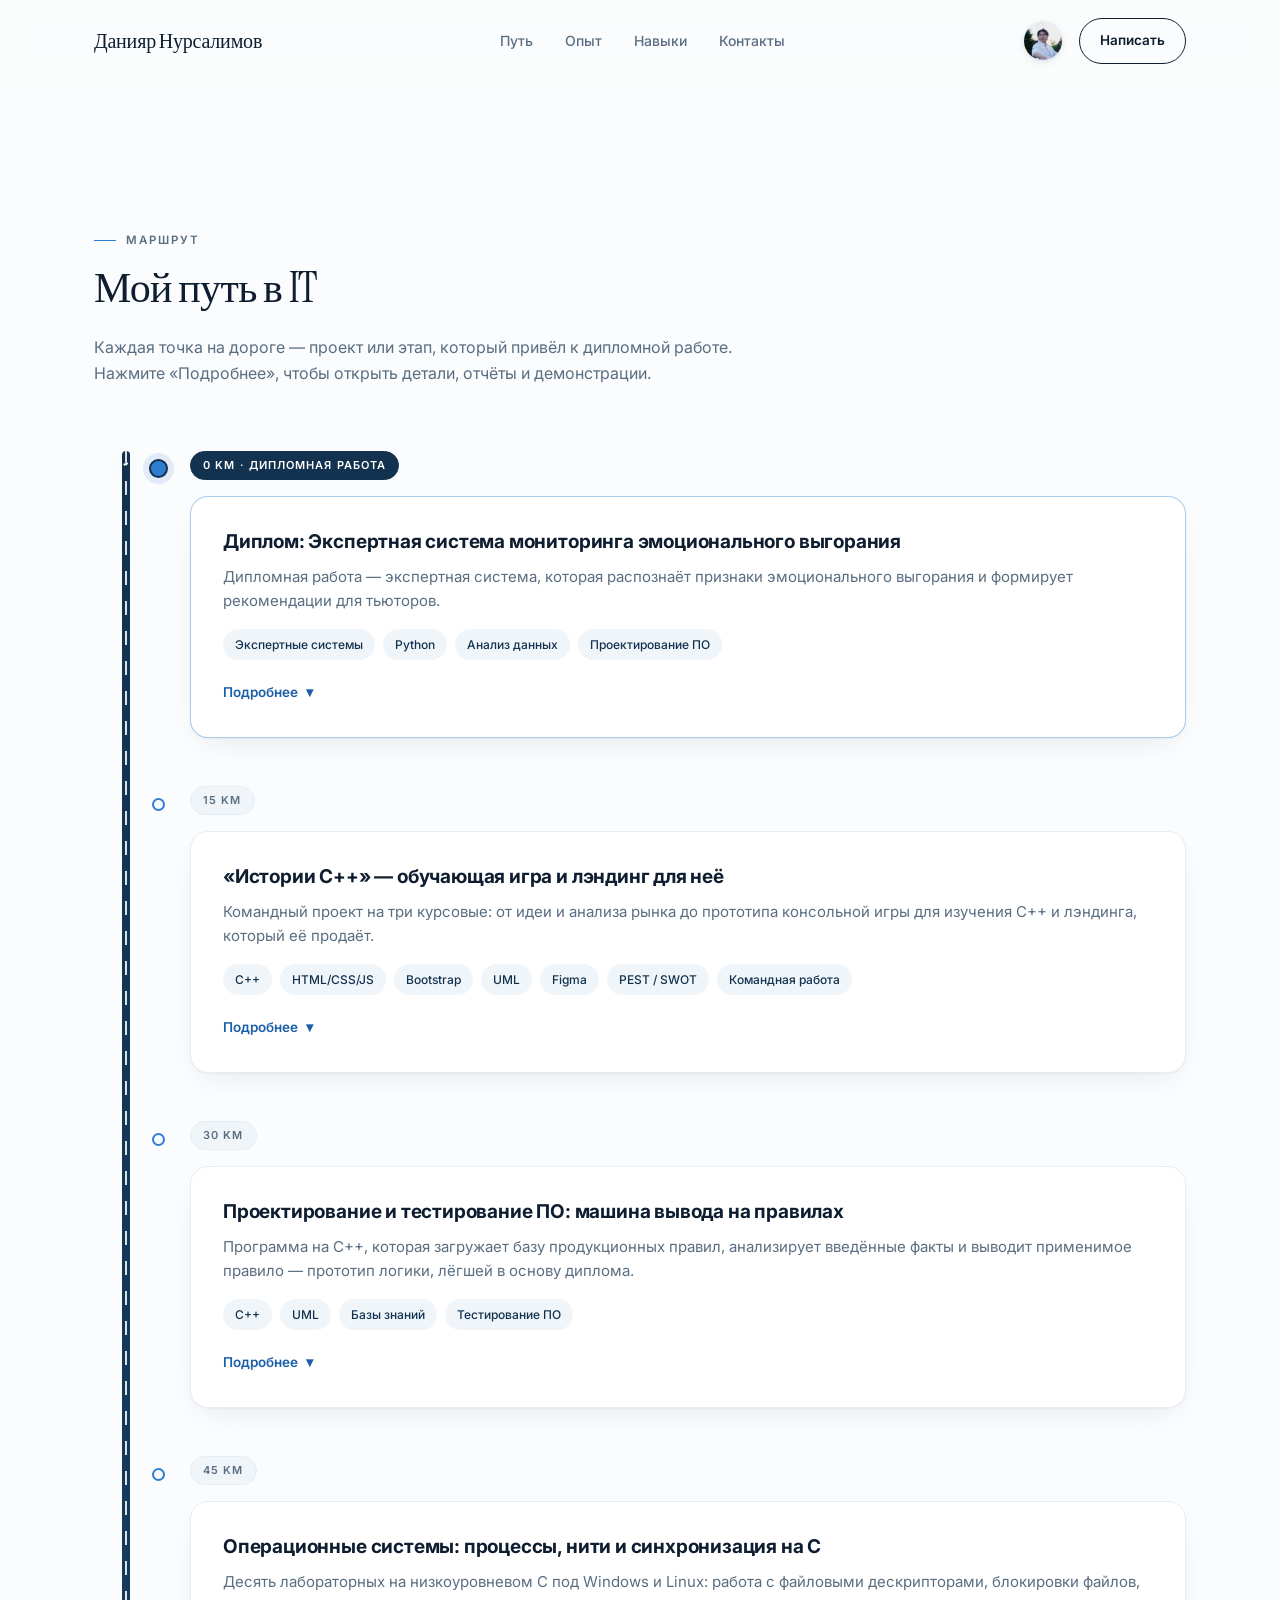
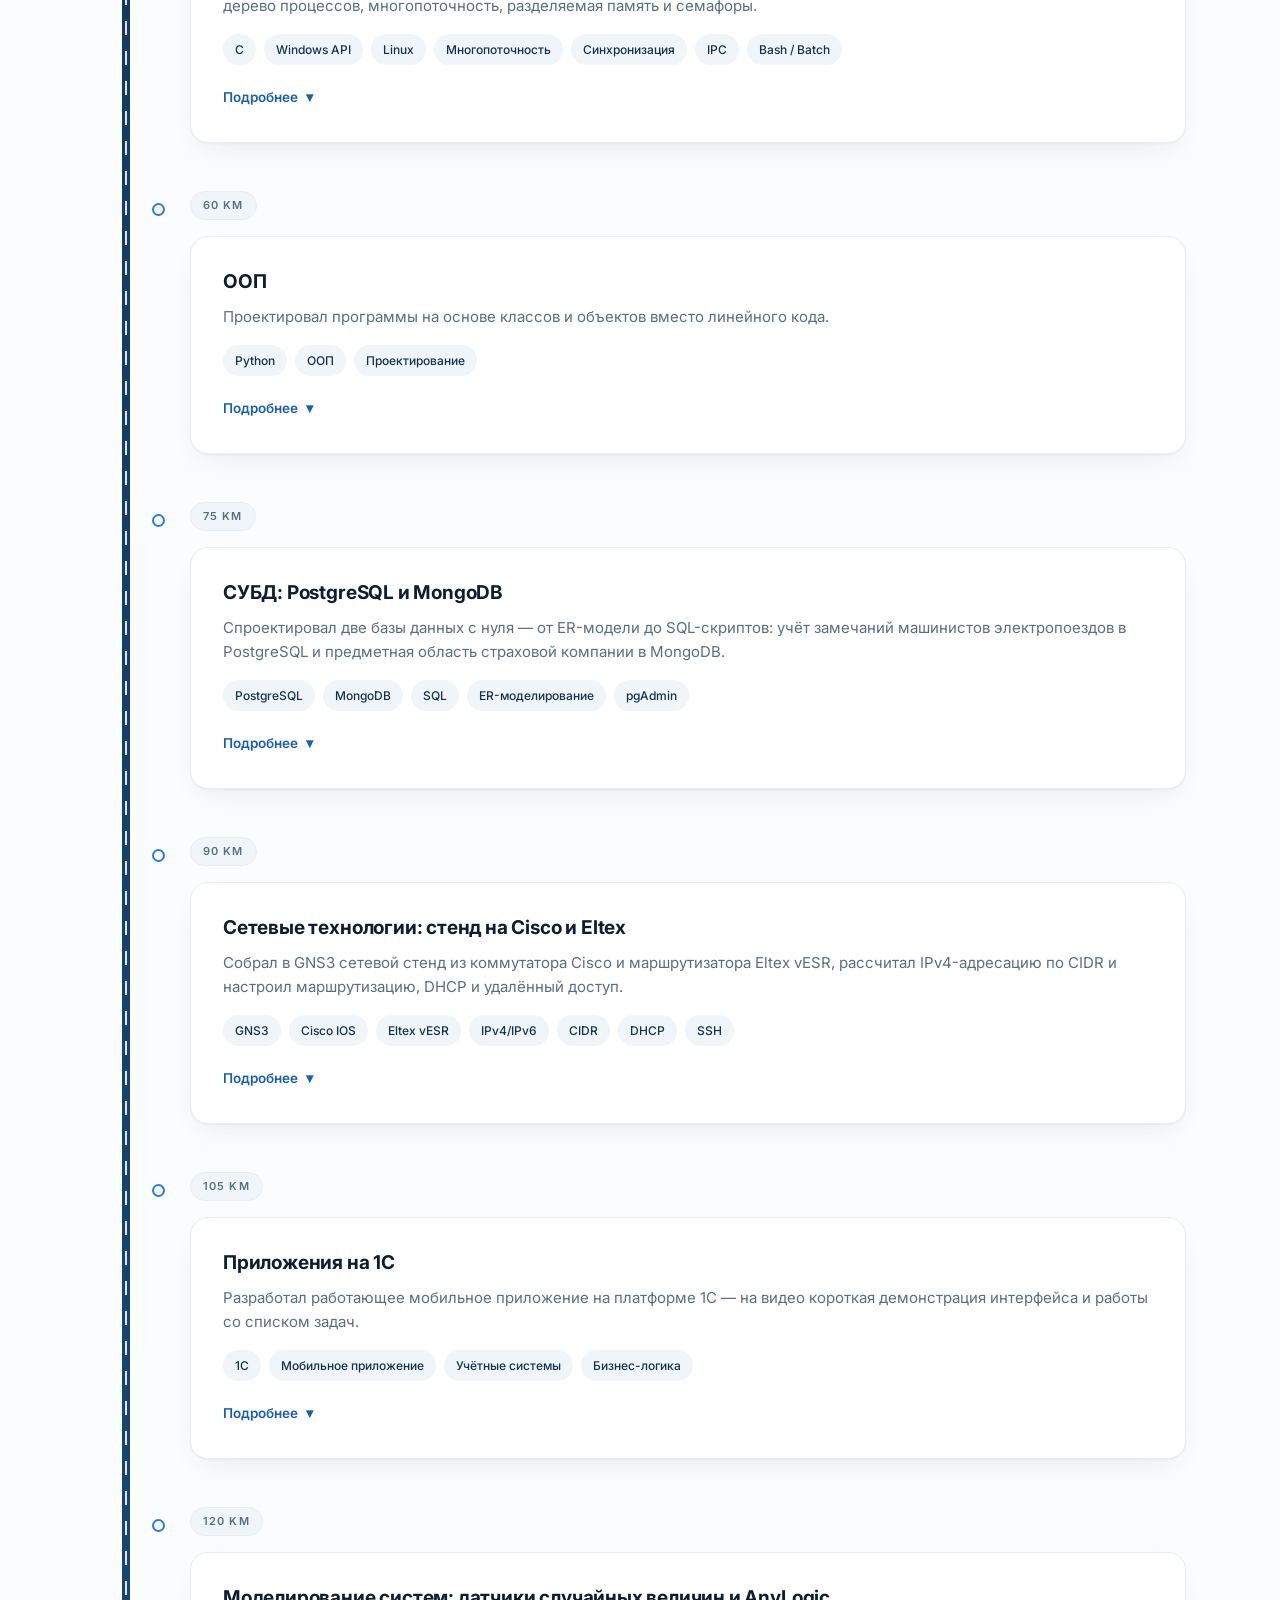
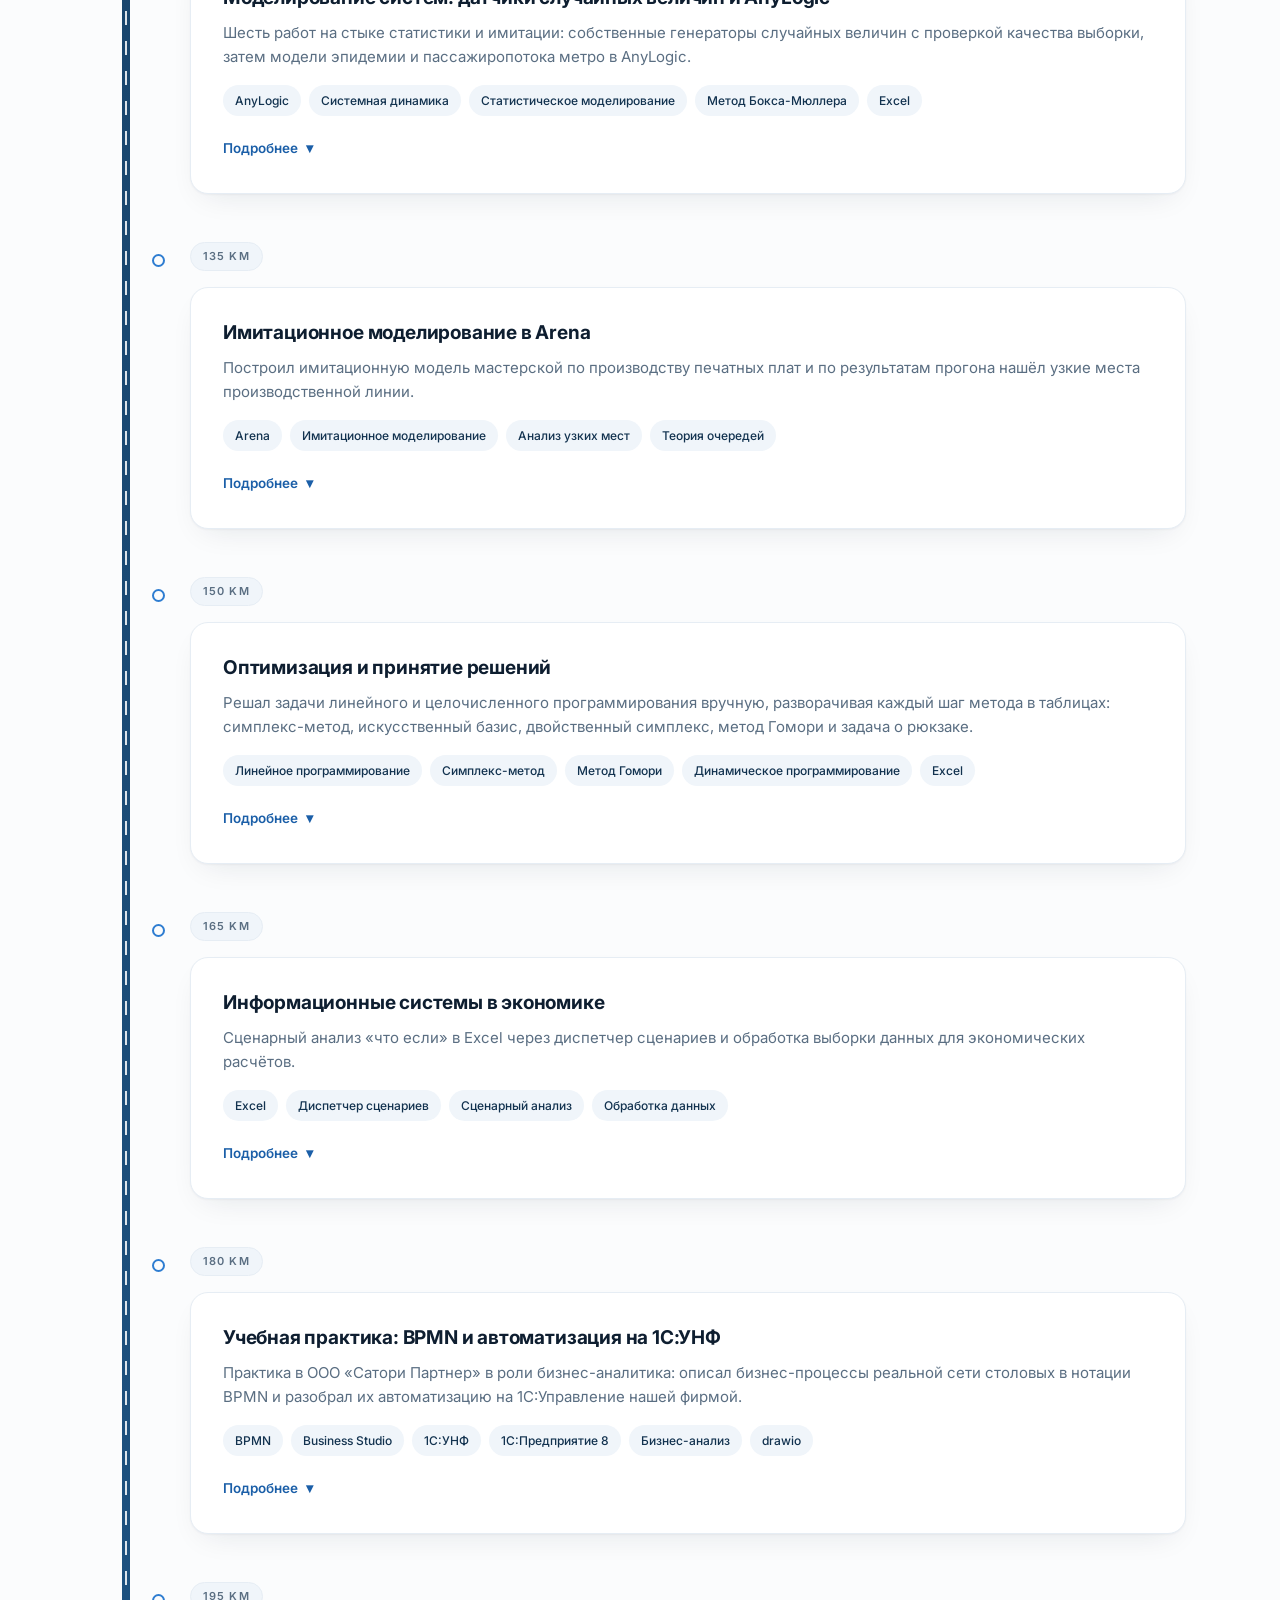
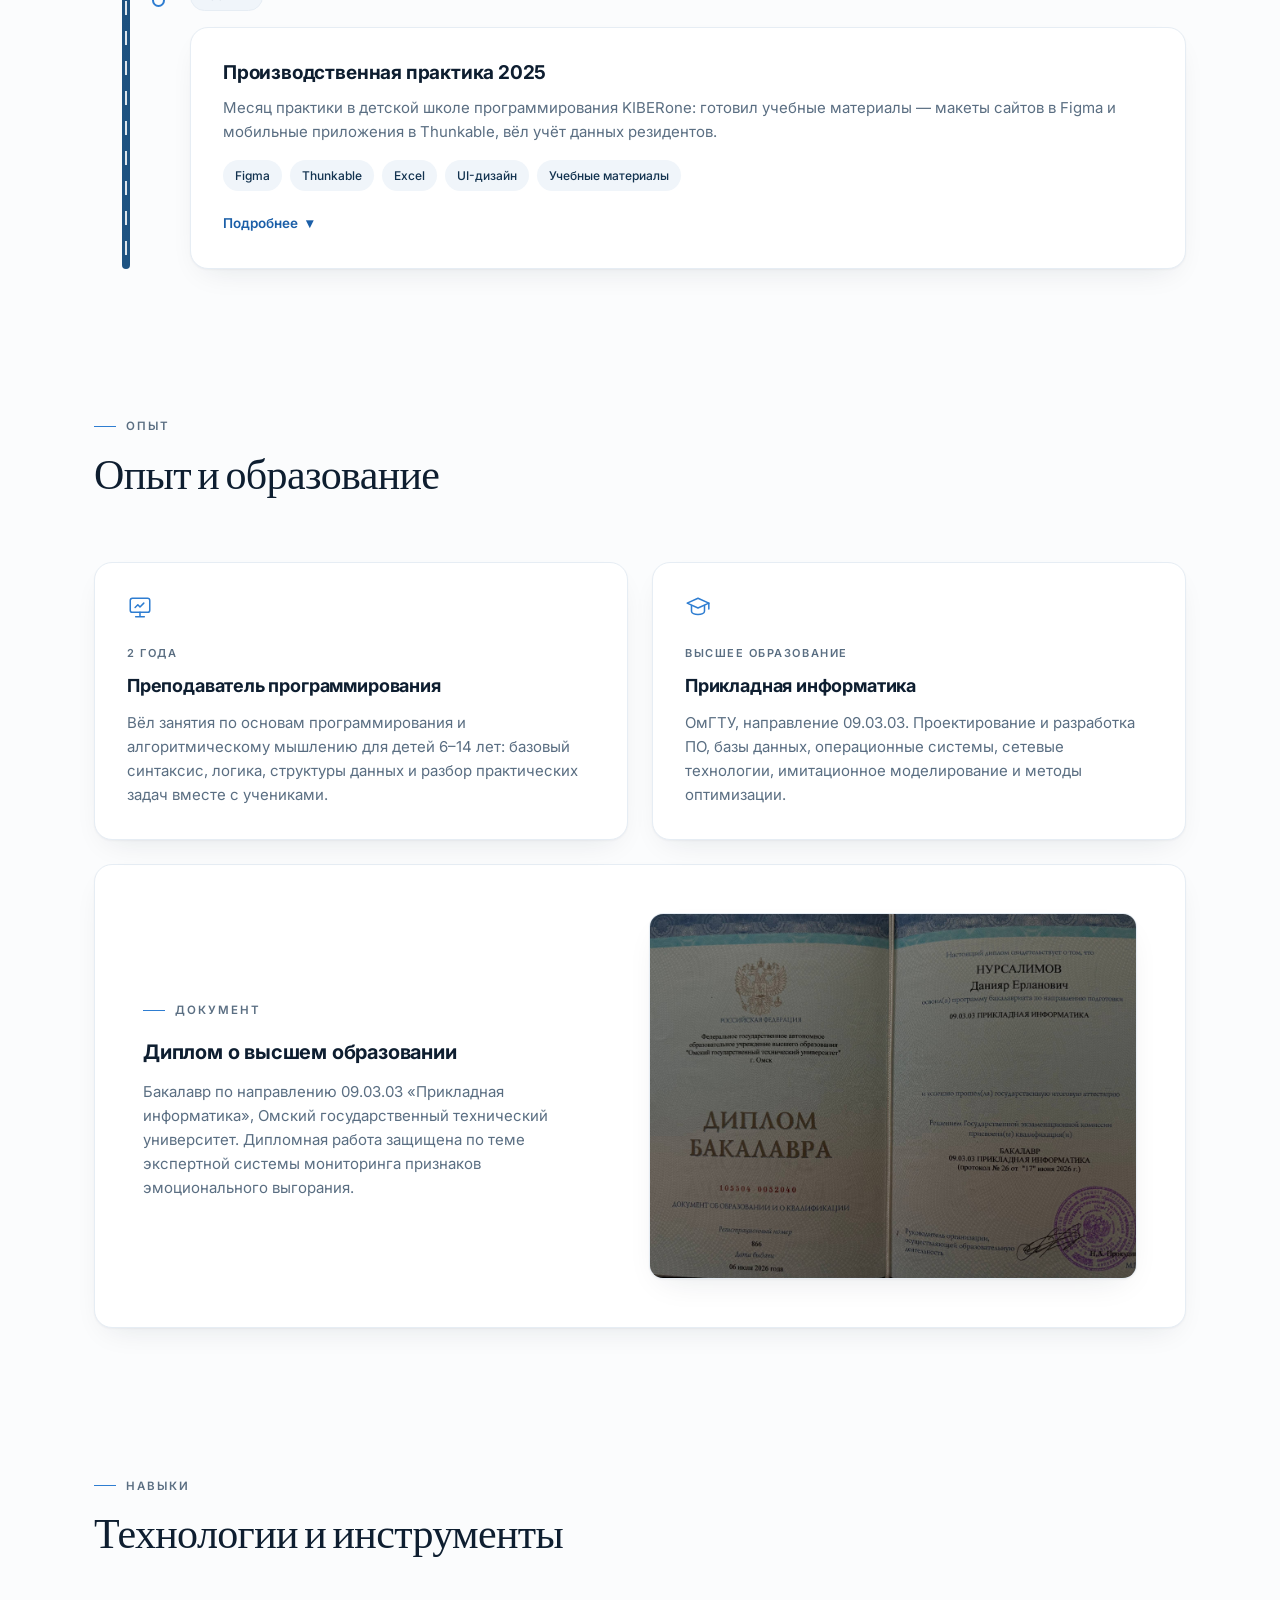
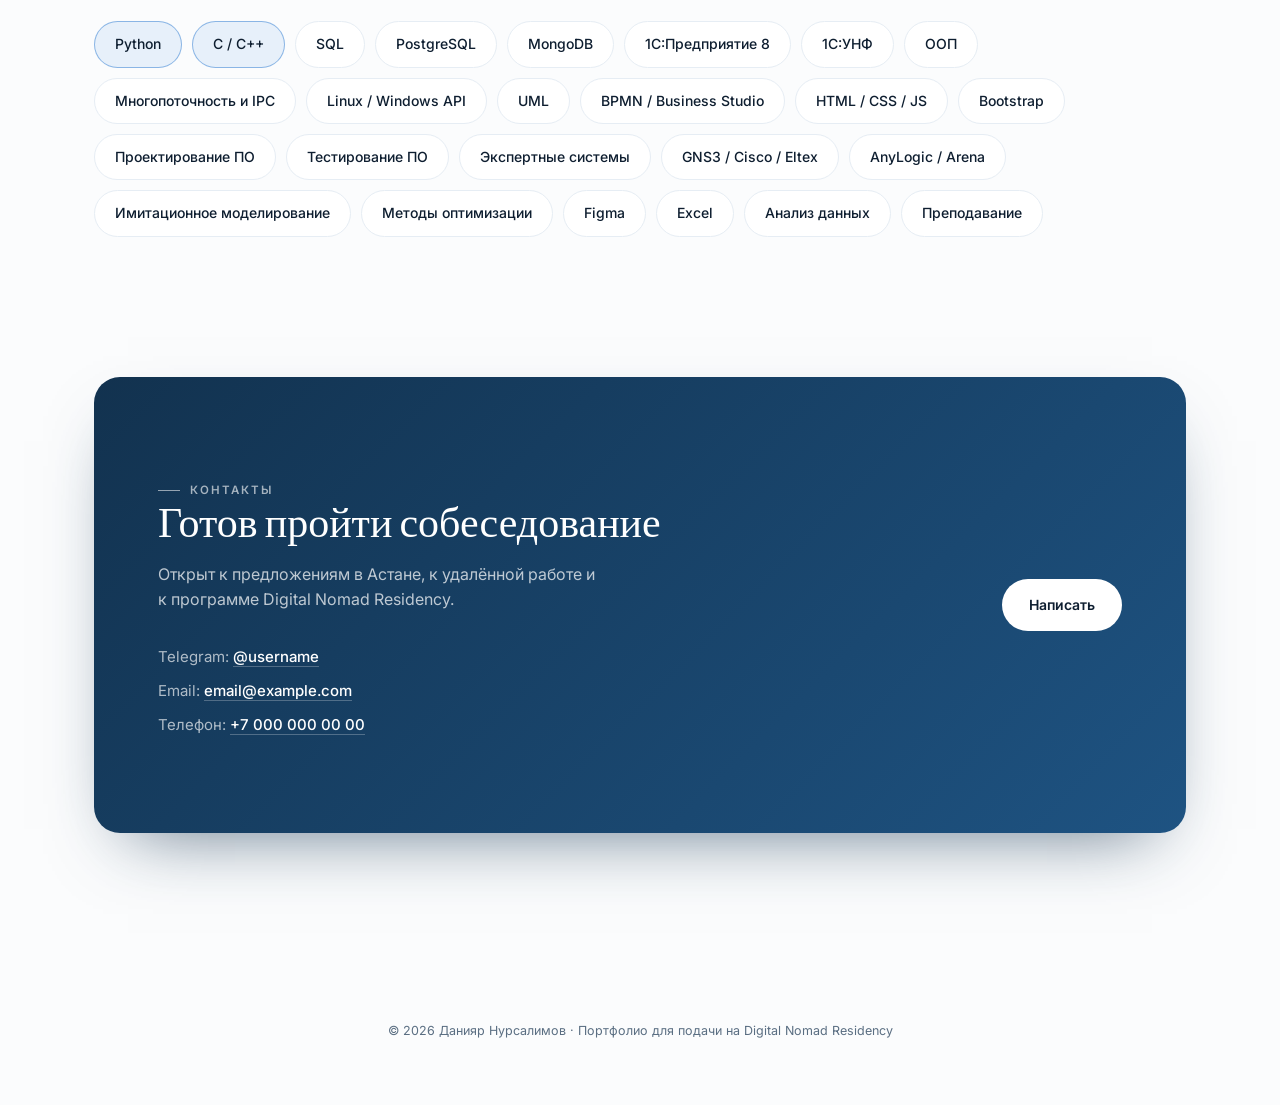
==== index.html @ 6d6740b1 "Rename portfolio (3).html to index.html" ====
<!DOCTYPE html>
<html lang="ru">
<head>
<meta charset="UTF-8">
<meta name="viewport" content="width=device-width, initial-scale=1.0">
<title>Нурсалимов Данияр | Портфолио</title>
<meta name="description" content="Портфолио IT-специалиста: диплом по экспертным системам, учебные проекты, опыт преподавания программирования. Открыт к Junior/Middle-позициям и Digital Nomad Residency.">
<link rel="preconnect" href="https://fonts.googleapis.com">
<link rel="preconnect" href="https://fonts.gstatic.com" crossorigin>
<link href="https://fonts.googleapis.com/css2?family=Instrument+Serif:ital@0;1&family=Inter:wght@400;500;600;700&display=swap" rel="stylesheet">
<script>document.documentElement.classList.add('js');</script>
<style>

/* Токены оформления: цвета, отступы, тени, кривые анимаций */
:root{
  --porcelain:#FBFCFD;
  --surface:#FFFFFF;
  --surface-2:#F0F5FA;
  --ink:#0E1E30;
  --slate:#5A6E82;
  --navy:#12324F;
  --navy-2:#1E5382;
  --azure:#2E7DD1;
  --azure-deep:#1B5FA8;
  --azure-mist:#E7F0FA;
  --hairline:#E6EDF4;

  --s-1:8px;  --s-2:16px; --s-3:24px; --s-4:32px;
  --s-5:48px; --s-6:64px; --s-7:96px; --s-8:140px;

  --r-card:18px;
  --r-media:22px;
  --shadow-soft:0 1px 2px rgba(14,30,48,.04), 0 12px 32px -14px rgba(14,30,48,.12);
  --shadow-lift:0 2px 4px rgba(14,30,48,.05), 0 24px 56px -20px rgba(14,30,48,.20);

  --ease:cubic-bezier(.22,.72,.24,1);
  --maxw:1140px;
  --splash-time:2600ms;
}

/* Базовые сбросы */
*{box-sizing:border-box;}
html{scroll-behavior:smooth;-webkit-text-size-adjust:100%;}
body{
  margin:0;
  background:var(--porcelain);
  color:var(--ink);
  font-family:'Inter',system-ui,-apple-system,sans-serif;
  font-size:16px;
  line-height:1.6;
  -webkit-font-smoothing:antialiased;
  text-rendering:optimizeLegibility;
}
img,svg,video{max-width:100%;display:block;}
a{color:inherit;}

/* Пока показывается заставка, страница не прокручивается */
html.splash-active,
html.splash-active body{overflow:hidden;}

/* Типографика */
.display{
  font-family:'Instrument Serif',Georgia,serif;
  font-weight:400;letter-spacing:-.015em;line-height:1.08;
  color:var(--ink);margin:0;
}
h1,h2,h3{margin:0;}
h3{font-family:'Inter',sans-serif;font-weight:700;letter-spacing:-.01em;color:var(--ink);}
.eyebrow{
  display:inline-flex;align-items:center;gap:10px;
  font-size:11.5px;font-weight:600;letter-spacing:.18em;
  text-transform:uppercase;color:var(--slate);
}
.eyebrow::before{content:"";width:22px;height:1px;background:var(--azure);}
.lead{color:var(--slate);font-size:16px;line-height:1.7;}
.wrap{max-width:var(--maxw);margin:0 auto;padding:0 var(--s-3);}

/* Стили шапки */
header.nav{
  position:sticky;top:0;z-index:60;
  background:rgba(251,252,253,.72);
  backdrop-filter:saturate(140%) blur(14px);
  -webkit-backdrop-filter:saturate(140%) blur(14px);
  border-bottom:1px solid transparent;
  transition:border-color .4s var(--ease), background .4s var(--ease);
}
header.nav.is-scrolled{border-bottom-color:var(--hairline);background:rgba(251,252,253,.9);}
.nav-inner{
  display:flex;align-items:center;justify-content:space-between;gap:var(--s-3);
  max-width:var(--maxw);margin:0 auto;padding:18px var(--s-3);
}
.nav-name{
  font-family:'Instrument Serif',Georgia,serif;font-size:20px;
  letter-spacing:-.01em;white-space:nowrap;text-decoration:none;
}
.nav-links{display:flex;gap:var(--s-4);list-style:none;margin:0;padding:0;}
.nav-links a{
  position:relative;text-decoration:none;font-size:14px;font-weight:500;
  color:var(--slate);transition:color .25s var(--ease);
}
.nav-links a::after{
  content:"";position:absolute;left:0;bottom:-5px;width:100%;height:1px;
  background:var(--azure);transform:scaleX(0);transform-origin:left;
  transition:transform .35s var(--ease);
}
.nav-links a:hover,.nav-links a:focus-visible{color:var(--ink);}
.nav-links a:hover::after,.nav-links a:focus-visible::after{transform:scaleX(1);}
.nav-right{display:flex;align-items:center;gap:var(--s-2);}

/* Круглое фото в шапке */
.nav-avatar{
  width:40px;height:40px;border-radius:50%;overflow:hidden;flex-shrink:0;
  border:1px solid var(--hairline);background:var(--surface-2);
  box-shadow:0 2px 10px -4px rgba(14,30,48,.25);
  transition:transform .45s var(--ease);
}
.nav-avatar img{width:100%;height:100%;object-fit:cover;object-position:center 20%;}
.nav-avatar:hover{transform:scale(1.06);}

.nav-cta{
  font-size:13.5px;font-weight:600;text-decoration:none;
  padding:11px 20px;border-radius:999px;white-space:nowrap;
  color:var(--ink);border:1px solid var(--ink);background:transparent;
  transition:background .3s var(--ease), color .3s var(--ease);
}
.nav-cta:hover{background:var(--ink);color:#fff;}

.burger{display:none;background:none;border:none;cursor:pointer;padding:8px;}
.burger span{
  display:block;width:20px;height:1.5px;background:var(--ink);
  margin:5px 0;border-radius:2px;
  transition:transform .3s var(--ease),opacity .3s var(--ease);
}
.burger[aria-expanded="true"] span:nth-child(1){transform:translateY(6.5px) rotate(45deg);}
.burger[aria-expanded="true"] span:nth-child(2){opacity:0;}
.burger[aria-expanded="true"] span:nth-child(3){transform:translateY(-6.5px) rotate(-45deg);}

/* Заставка на весь экран, растворяется сама через пару секунд */
.splash{
  position:fixed;inset:0;z-index:200;
  background:var(--porcelain);
  display:flex;align-items:center;
  overflow-y:auto;
  transition:opacity 1s var(--ease), transform 1s var(--ease);
  will-change:opacity,transform;
}
.splash.is-leaving{opacity:0;transform:translateY(-34px) scale(.985);pointer-events:none;}
.splash.is-done{display:none;}

.splash-grid{
  display:grid;grid-template-columns:1.1fr .75fr;
  gap:var(--s-6);align-items:center;width:100%;
  padding:var(--s-6) 0 var(--s-7);
}
.splash h1{font-size:clamp(26px,3.6vw,42px);margin-top:var(--s-2);}
.splash h1 em{font-style:italic;color:var(--azure-deep);}
.splash .role{margin-top:var(--s-2);font-size:13.5px;font-weight:500;color:var(--slate);}
.splash .lead{margin-top:var(--s-3);max-width:50ch;font-size:15px;}
.splash-rule{height:1px;background:var(--hairline);margin:var(--s-4) 0 var(--s-3);}

/* Портрет на заставке */
.portrait{
  position:relative;border-radius:var(--r-media);overflow:hidden;
  aspect-ratio:4/5;max-height:56vh;margin-left:auto;
  background:var(--surface-2);box-shadow:var(--shadow-lift);
}
.portrait img{width:100%;height:100%;object-fit:cover;object-position:center 18%;}

/* Строка фактов со значками */
.facts{display:flex;flex-wrap:wrap;gap:var(--s-3) var(--s-4);margin-top:var(--s-3);}
.fact{display:flex;align-items:center;gap:10px;}
.fact .ico{color:var(--azure);flex-shrink:0;}
.fact b{display:block;font-size:13.5px;font-weight:600;line-height:1.3;}
.fact span{display:block;font-size:12px;color:var(--slate);}

/* Полоса загрузки внизу заставки */
.splash-progress{
  position:absolute;left:0;right:0;bottom:0;
  display:flex;align-items:center;gap:var(--s-2);
  padding:var(--s-3) var(--s-3) var(--s-4);
  max-width:var(--maxw);margin:0 auto;
}
.splash-bar{flex:1;height:1px;background:var(--hairline);position:relative;overflow:hidden;}
.splash-bar::after{
  content:"";position:absolute;inset:0;background:var(--azure);
  transform-origin:left;transform:scaleX(0);
  animation:load var(--splash-time) linear forwards;
}
@keyframes load{to{transform:scaleX(1);}}
.splash-skip{
  font-size:11px;letter-spacing:.16em;text-transform:uppercase;
  color:var(--slate);white-space:nowrap;
}

/* Кнопки */
.btn{
  display:inline-flex;align-items:center;justify-content:center;gap:10px;
  padding:14px 26px;border-radius:999px;
  font-size:14px;font-weight:600;text-decoration:none;cursor:pointer;
  border:1px solid transparent;
  transition:transform .3s var(--ease), box-shadow .3s var(--ease),
             background .3s var(--ease), color .3s var(--ease), border-color .3s var(--ease);
}
.btn-primary{background:var(--ink);color:#fff;box-shadow:0 10px 26px -14px rgba(14,30,48,.6);}
.btn-primary:hover{transform:translateY(-2px);box-shadow:0 18px 38px -16px rgba(14,30,48,.55);}
.btn-ghost{border-color:var(--hairline);color:var(--ink);background:var(--surface);}
.btn-ghost:hover{border-color:var(--ink);transform:translateY(-2px);}
.btn-light{background:#fff;color:var(--ink);}
.btn-light:hover{transform:translateY(-2px);box-shadow:0 18px 38px -18px rgba(0,0,0,.45);}
.btn:active{transform:translateY(0) scale(.985);}
.btn-row{display:flex;gap:var(--s-2);flex-wrap:wrap;margin-top:var(--s-3);}

/* Секции и заголовки разделов */
.section{padding:var(--s-8) 0;}
.section + .section{padding-top:0;}
.section-head{max-width:640px;margin-bottom:var(--s-6);}
.section-head h2{
  font-family:'Instrument Serif',Georgia,serif;font-weight:400;
  font-size:clamp(28px,3.6vw,42px);line-height:1.1;letter-spacing:-.015em;
  margin-top:var(--s-2);
}
.section-head p{color:var(--slate);margin:var(--s-3) 0 0;font-size:16px;}

/* Появление блоков при прокрутке */
.js .reveal{opacity:0;transform:translateY(22px);}
.js .reveal.in{opacity:1;transform:none;transition:opacity .9s var(--ease), transform .9s var(--ease);}

/* Дорога с проектами */
.journey{position:relative;display:grid;grid-template-columns:64px 1fr;column-gap:var(--s-4);}
.road-track{
  position:relative;grid-column:1;width:8px;margin:0 auto;border-radius:999px;
  background:linear-gradient(180deg,var(--navy),var(--navy-2));
}
.road-track::before{
  content:"";position:absolute;left:50%;top:0;bottom:0;width:2px;
  transform:translateX(-50%);
  background:repeating-linear-gradient(180deg,rgba(255,255,255,.85) 0 14px,transparent 14px 30px);
}
.rider{
  position:absolute;left:50%;top:0;transform:translate(-50%,-4px);
  width:34px;height:34px;z-index:2;
  transition:top .12s linear;
  filter:drop-shadow(0 4px 8px rgba(14,30,48,.35));
}
.stations{grid-column:2;display:flex;flex-direction:column;gap:var(--s-5);}
.station{position:relative;}
.station-dot{
  position:absolute;left:calc(-32px - 6px);top:12px;
  width:13px;height:13px;border-radius:50%;
  background:var(--porcelain);border:2px solid var(--azure);z-index:1;
}
.station.is-featured .station-dot{
  width:19px;height:19px;left:calc(-32px - 9px);top:8px;
  background:var(--azure);border-color:var(--navy);
  box-shadow:0 0 0 6px rgba(46,125,209,.12);
}
.km{
  display:inline-block;font-size:11px;font-weight:600;letter-spacing:.1em;
  text-transform:uppercase;color:var(--slate);
  background:var(--surface-2);border:1px solid var(--hairline);
  padding:5px 12px;border-radius:999px;margin-bottom:var(--s-2);
}
.station.is-featured .km{background:var(--navy);border-color:var(--navy);color:#fff;}

/* Карточка проекта */
.card{
  background:var(--surface);border:1px solid var(--hairline);
  border-radius:var(--r-card);padding:var(--s-4);
  box-shadow:var(--shadow-soft);
  transition:transform .45s var(--ease), box-shadow .45s var(--ease), border-color .45s var(--ease);
}
.card:hover{transform:translateY(-3px);box-shadow:var(--shadow-lift);}
.station.is-featured .card{border-color:rgba(46,125,209,.4);}
.card h3{font-size:19px;line-height:1.35;}
.card .desc{margin:10px 0 0;color:var(--slate);font-size:15px;}
.tags{display:flex;flex-wrap:wrap;gap:8px;margin-top:var(--s-2);}
.tag{
  font-size:12px;font-weight:500;color:var(--navy);
  background:var(--surface-2);padding:6px 12px;border-radius:999px;
}
.card-more{
  margin-top:var(--s-3);background:none;border:none;padding:0;
  font-family:'Inter',sans-serif;font-size:13.5px;font-weight:600;
  color:var(--azure-deep);cursor:pointer;
  display:inline-flex;align-items:center;gap:8px;
}
.card-more .chev{transition:transform .35s var(--ease);}
.card-more[aria-expanded="true"] .chev{transform:rotate(180deg);}
.card-details{max-height:0;overflow:hidden;transition:max-height .45s var(--ease);}
.card-details-inner{
  margin-top:var(--s-3);padding-top:var(--s-3);
  border-top:1px solid var(--hairline);
  color:var(--slate);font-size:14.5px;
}

/* Вложения карточек: картинки, PDF, видео, файлы */
.attachments-grid{
  display:grid;grid-template-columns:repeat(auto-fit,minmax(190px,1fr));
  gap:var(--s-2);margin-top:var(--s-3);
}
.attachment-item{
  background:var(--porcelain);border:1px solid var(--hairline);
  border-radius:12px;overflow:hidden;padding:8px;display:block;
  text-decoration:none;color:inherit;
  transition:transform .35s var(--ease), border-color .35s var(--ease);
}
.attachment-item:hover{transform:translateY(-2px);border-color:rgba(46,125,209,.45);}
.attachment-preview{
  width:100%;aspect-ratio:16/9;background:#fff;border-radius:8px;overflow:hidden;
  display:flex;align-items:center;justify-content:center;
}
.attachment-preview img{width:100%;height:100%;object-fit:cover;}
.attachment-label{
  display:block;margin-top:8px;font-size:12px;font-weight:500;
  color:var(--slate);text-align:center;
}
.pdf-preview,.file-preview{background:var(--azure-mist);flex-direction:column;gap:6px;}
.pdf-icon{font-size:26px;line-height:1;}
.pdf-name{font-size:12.5px;font-weight:600;color:var(--navy);text-align:center;padding:0 8px;}
.pdf-open-btn{
  display:block;width:100%;margin-top:8px;padding:10px;
  background:var(--ink);border:none;border-radius:8px;
  font-family:'Inter',sans-serif;font-size:12.5px;font-weight:600;color:#fff;
  cursor:pointer;transition:background .3s var(--ease);
}
.pdf-open-btn:hover{background:var(--azure-deep);}
.video-item{grid-column:1 / -1;max-width:300px;}
.attachment-video{width:100%;max-height:440px;border-radius:8px;background:#000;}

/* Опыт и образование */
.exp-grid{display:grid;grid-template-columns:repeat(2,1fr);gap:var(--s-3);}
.exp-card{
  background:var(--surface);border:1px solid var(--hairline);
  border-radius:var(--r-card);padding:var(--s-4);
  box-shadow:var(--shadow-soft);
  transition:transform .45s var(--ease), box-shadow .45s var(--ease);
}
.exp-card:hover{transform:translateY(-3px);box-shadow:var(--shadow-lift);}
.exp-card .ico{color:var(--azure);margin-bottom:var(--s-3);}
.exp-meta{
  font-size:11px;font-weight:600;letter-spacing:.14em;
  text-transform:uppercase;color:var(--slate);
}
.exp-card h3{font-size:18px;margin-top:10px;}
.exp-card p{color:var(--slate);margin:10px 0 0;font-size:15px;}

/* Блок с дипломом */
.diploma{
  display:grid;grid-template-columns:.95fr 1.05fr;gap:var(--s-6);
  align-items:center;margin-top:var(--s-3);
  background:var(--surface);border:1px solid var(--hairline);
  border-radius:var(--r-card);padding:var(--s-5);box-shadow:var(--shadow-soft);
}
.diploma-copy h3{font-size:20px;margin-top:var(--s-2);}
.diploma-copy p{color:var(--slate);font-size:15px;margin:12px 0 0;}
.diploma-frame{
  border-radius:14px;overflow:hidden;border:1px solid var(--hairline);
  background:var(--surface-2);box-shadow:var(--shadow-soft);
  aspect-ratio:4/3;display:flex;align-items:center;justify-content:center;
}
.diploma-frame img{width:100%;height:100%;object-fit:cover;}
.diploma-frame.is-empty{
  flex-direction:column;gap:10px;text-align:center;padding:var(--s-4);
  border-style:dashed;color:var(--slate);
}
.diploma-frame.is-empty .ico{color:var(--azure);}
.diploma-frame.is-empty small{font-size:12px;line-height:1.5;max-width:26ch;}

/* Навыки */
.skills-cloud{display:flex;flex-wrap:wrap;gap:10px;}
.skill-pill{
  background:var(--surface);border:1px solid var(--hairline);
  padding:11px 20px;border-radius:999px;font-size:14px;font-weight:500;
  transition:border-color .35s var(--ease), transform .35s var(--ease);
}
.skill-pill:hover{border-color:var(--azure);transform:translateY(-2px);}
.skill-pill.accent{border-color:rgba(46,125,209,.5);background:var(--azure-mist);}

/* Контакты и подвал */
.contact-box{
  position:relative;overflow:hidden;
  background:linear-gradient(135deg,var(--navy) 0%,var(--navy-2) 100%);
  color:#fff;border-radius:26px;padding:var(--s-7) var(--s-6);
  display:flex;justify-content:space-between;align-items:center;
  gap:var(--s-6);flex-wrap:wrap;
  box-shadow:0 30px 70px -34px rgba(18,50,79,.7);
}
.contact-box h2{
  font-family:'Instrument Serif',Georgia,serif;font-weight:400;
  font-size:clamp(28px,3.6vw,42px);line-height:1.1;color:#fff;
}
.contact-box .eyebrow{color:rgba(255,255,255,.62);}
.contact-box .eyebrow::before{background:rgba(255,255,255,.55);}
.contact-box p{color:rgba(255,255,255,.72);margin:var(--s-2) 0 0;max-width:44ch;}
.contact-list{
  list-style:none;padding:0;margin:var(--s-4) 0 0;
  display:flex;flex-direction:column;gap:10px;
  font-size:15px;color:rgba(255,255,255,.66);
}
.contact-list a{
  color:#fff;text-decoration:none;font-weight:500;
  border-bottom:1px solid rgba(255,255,255,.25);
  transition:border-color .3s var(--ease);
}
.contact-list a:hover{border-color:#fff;}

footer{
  padding:var(--s-5) 0 var(--s-6);text-align:center;
  color:var(--slate);font-size:12.5px;
}

/* Окно просмотра PDF */
.pdf-modal{
  display:none;position:fixed;inset:0;z-index:1000;padding:var(--s-3);
  background:rgba(14,30,48,.82);
  backdrop-filter:blur(6px);-webkit-backdrop-filter:blur(6px);
  animation:fade .35s var(--ease);
}
.pdf-modal.active{display:flex;align-items:center;justify-content:center;}
@keyframes fade{from{opacity:0}to{opacity:1}}
.pdf-modal-content{
  width:100%;max-width:1120px;height:90vh;background:#fff;
  border-radius:18px;padding:var(--s-2);position:relative;
  box-shadow:0 40px 90px -30px rgba(0,0,0,.6);
  animation:rise .45s var(--ease);
}
@keyframes rise{from{opacity:0;transform:translateY(18px)}to{opacity:1;transform:none}}
.pdf-modal-header{
  display:flex;justify-content:space-between;align-items:center;
  padding:8px 8px 12px;border-bottom:1px solid var(--hairline);margin-bottom:12px;
}
.pdf-modal-title{font-size:15px;font-weight:600;color:var(--ink);}
.pdf-modal-close{
  background:none;border:none;font-size:24px;line-height:1;cursor:pointer;
  color:var(--slate);padding:4px 10px;border-radius:8px;
  transition:color .25s var(--ease), background .25s var(--ease);
}
.pdf-modal-close:hover{color:var(--ink);background:var(--surface-2);}
.pdf-modal-content iframe{
  width:100%;height:calc(100% - 56px);border:none;
  border-radius:12px;background:var(--surface-2);
}

/* Планшеты */
@media (max-width:1000px){
  :root{--s-7:72px;--s-8:100px;}
  .splash-grid{grid-template-columns:1fr;gap:var(--s-4);}
  .portrait{max-width:210px;max-height:30vh;margin:0;aspect-ratio:1/1;order:-1;}
  .diploma{grid-template-columns:1fr;gap:var(--s-4);padding:var(--s-4);}
}

/* Мобильное меню */
@media (max-width:820px){
  .nav-links{
    position:absolute;top:100%;left:0;right:0;
    background:rgba(251,252,253,.98);
    backdrop-filter:blur(14px);-webkit-backdrop-filter:blur(14px);
    flex-direction:column;gap:0;
    border-bottom:1px solid var(--hairline);
    max-height:0;overflow:hidden;
    transition:max-height .45s var(--ease);
  }
  .nav-links.open{max-height:340px;}
  .nav-links li{border-top:1px solid var(--hairline);}
  .nav-links a{display:block;padding:16px var(--s-3);font-size:15px;}
  .nav-links a::after{display:none;}
  .burger{display:block;order:3;}
  .nav-cta{display:none;}
  .exp-grid{grid-template-columns:1fr;}
}

/* Телефоны */
@media (max-width:640px){
  :root{--s-7:56px;--s-8:80px;}
  body{font-size:15.5px;}
  .splash-grid{padding:var(--s-5) 0 var(--s-7);gap:var(--s-3);}
  .splash h1{font-size:clamp(22px,6.4vw,30px);}
  .splash .lead{font-size:14px;}
  .splash .facts{gap:12px var(--s-3);}
  .fact b{font-size:12.5px;}
  .fact span{font-size:11px;}
  .portrait{max-width:130px;max-height:none;}
  .journey{grid-template-columns:30px 1fr;column-gap:var(--s-2);}
  .station-dot{left:calc(-16px - 6px);top:10px;}
  .station.is-featured .station-dot{left:calc(-16px - 9px);top:6px;}
  .card{padding:var(--s-3);}
  .contact-box{padding:var(--s-5) var(--s-3);border-radius:20px;}
  .attachments-grid{grid-template-columns:1fr;}
  .video-item{max-width:100%;}
}

@media (max-width:400px){
  .nav-avatar{display:none;}
}

/* Если в системе включено «меньше движения» */
@media (prefers-reduced-motion:reduce){
  html{scroll-behavior:auto;}
  *,*::before,*::after{animation-duration:.001ms!important;transition-duration:.001ms!important;}
  .js .reveal{opacity:1;transform:none;}
}
</style>
</head>
<body>

<!-- Набор линейных значков, подключается через use href -->
<svg width="0" height="0" style="position:absolute" aria-hidden="true">
  <defs>
    <g id="i-cap" fill="none" stroke="currentColor" stroke-width="1.4" stroke-linecap="round" stroke-linejoin="round">
      <path d="M2 7.5 12 3l10 4.5-10 4.5L2 7.5Z"/><path d="M6 9.6V15c0 1.7 2.7 3 6 3s6-1.3 6-3V9.6"/><path d="M22 7.5v5.5"/>
    </g>
    <g id="i-teach" fill="none" stroke="currentColor" stroke-width="1.4" stroke-linecap="round" stroke-linejoin="round">
      <rect x="3" y="3" width="18" height="13" rx="2"/><path d="M8 20h8M12 16v4"/><path d="M7.5 11.5 10 9l2 2 3.5-3.5"/>
    </g>
    <g id="i-code" fill="none" stroke="currentColor" stroke-width="1.4" stroke-linecap="round" stroke-linejoin="round">
      <path d="m8.5 8.5-4 3.5 4 3.5M15.5 8.5l4 3.5-4 3.5M13.5 5.5l-3 13"/>
    </g>
    <g id="i-doc" fill="none" stroke="currentColor" stroke-width="1.4" stroke-linecap="round" stroke-linejoin="round">
      <path d="M14 2.5H7a2 2 0 0 0-2 2v15a2 2 0 0 0 2 2h10a2 2 0 0 0 2-2V7.5L14 2.5Z"/><path d="M14 2.5v5h5"/><path d="M9 13h6M9 17h4"/>
    </g>
  </defs>
</svg>

<!-- Заставка: показывается на весь экран и растворяется сама -->
<div class="splash" id="splash" role="status" aria-label="Заставка портфолио">
  <div class="wrap">
    <div class="splash-grid">

      <div>
        <span class="eyebrow">Обо мне</span>

        <h1 class="display">
          Прикладная информатика,<br>
          экспертные системы<br>
          и <em>преподавание</em>.
        </h1>

        <p class="role">Данияр Нурсалимов · Астана</p>

        <p class="lead">
          Закончил «Прикладную информатику» в ОмГТУ, два года преподавал программирование
          детям 6–14 лет. Дипломная работа — экспертная система, распознающая признаки
          эмоционального выгорания.
        </p>

        <div class="splash-rule"></div>

        <div class="facts">
          <div class="fact">
            <svg class="ico" width="20" height="20" viewBox="0 0 24 24"><use href="#i-cap"/></svg>
            <span><b>ОмГТУ</b><span>Прикладная информатика</span></span>
          </div>
          <div class="fact">
            <svg class="ico" width="20" height="20" viewBox="0 0 24 24"><use href="#i-teach"/></svg>
            <span><b>2 года</b><span>Преподавания</span></span>
          </div>
          <div class="fact">
            <svg class="ico" width="20" height="20" viewBox="0 0 24 24"><use href="#i-code"/></svg>
            <span><b>14 проектов</b><span>С отчётами</span></span>
          </div>
        </div>
      </div>

      <div class="portrait">
        <img src="images/myphoto.jpg" alt="Данияр Нурсалимов" fetchpriority="high">
      </div>

    </div>
  </div>

  <div class="splash-progress">
    <span class="splash-bar"></span>
    <span class="splash-skip">Нажмите, чтобы пропустить</span>
  </div>
</div>

<!-- Шапка сайта -->
<header class="nav" id="nav">
  <div class="nav-inner">
    <a class="nav-name" href="#top">Данияр Нурсалимов</a>
    <ul class="nav-links" id="navLinks">
      <li><a href="#journey">Путь</a></li>
      <li><a href="#experience">Опыт</a></li>
      <li><a href="#skills">Навыки</a></li>
      <li><a href="#contacts">Контакты</a></li>
    </ul>
    <div class="nav-right">
      <a class="nav-avatar" href="#top" aria-label="Наверх">
        <img src="images/myphoto.jpg" alt="Данияр Нурсалимов">
      </a>
      <a class="nav-cta" href="#contacts">Написать</a>
      <button class="burger" id="burger" aria-label="Меню" aria-expanded="false" aria-controls="navLinks">
        <span></span><span></span><span></span>
      </button>
    </div>
  </div>
</header>

<main class="wrap" id="top">

  <!-- Раздел с проектами -->
  <section class="section" id="journey">
    <div class="section-head reveal">
      <span class="eyebrow">Маршрут</span>
      <h2>Мой путь в IT</h2>
      <p>Каждая точка на дороге — проект или этап, который привёл к дипломной работе.
         Нажмите «Подробнее», чтобы открыть детали, отчёты и демонстрации.</p>
    </div>

    <div class="journey" id="journeyTrack">
      <div class="road-track" id="roadTrack">
        <svg class="rider" id="rider" viewBox="0 0 48 48" xmlns="http://www.w3.org/2000/svg">
          <ellipse cx="24" cy="40" rx="14" ry="3" fill="#0E1E30" opacity="0.14"/>
          <path d="M4 30 Q8 20 18 20 Q22 12 30 14 Q36 15 36 22 L40 24 L37 26 L34 24 Q32 30 26 30 L26 36 L22 36 L22 30 L16 30 L16 36 L12 36 L12 27 Q7 27 4 30 Z" fill="#FBFCFD"/>
          <circle cx="19" cy="14" r="4.2" fill="#2E7DD1"/>
          <path d="M15 16 Q19 24 19 20" stroke="#2E7DD1" stroke-width="3" fill="none"/>
        </svg>
      </div>

      <div class="stations" id="stations">
        <!-- Карточки собираются из массива PROJECTS -->
      </div>
    </div>
  </section>

  <!-- Опыт и образование -->
  <section class="section" id="experience">
    <div class="section-head reveal">
      <span class="eyebrow">Опыт</span>
      <h2>Опыт и образование</h2>
    </div>

    <div class="exp-grid reveal">
      <div class="exp-card">
        <svg class="ico" width="26" height="26" viewBox="0 0 24 24"><use href="#i-teach"/></svg>
        <div class="exp-meta">2 года</div>
        <h3>Преподаватель программирования</h3>
        <p>Вёл занятия по основам программирования и алгоритмическому мышлению для детей
           6–14 лет: базовый синтаксис, логика, структуры данных и разбор практических
           задач вместе с учениками.</p>
      </div>
      <div class="exp-card">
        <svg class="ico" width="26" height="26" viewBox="0 0 24 24"><use href="#i-cap"/></svg>
        <div class="exp-meta">Высшее образование</div>
        <h3>Прикладная информатика</h3>
        <p>ОмГТУ, направление 09.03.03. Проектирование и разработка ПО, базы данных,
           операционные системы, сетевые технологии, имитационное моделирование
           и методы оптимизации.</p>
      </div>
    </div>

    <!-- Диплом. Скан кладётся в files/diploma/diploma-degree.jpg -->
    <div class="diploma reveal">
      <div class="diploma-copy">
        <span class="eyebrow">Документ</span>
        <h3>Диплом о высшем образовании</h3>
        <p>Бакалавр по направлению 09.03.03 «Прикладная информатика», Омский
           государственный технический университет. Дипломная работа защищена по теме
           экспертной системы мониторинга признаков эмоционального выгорания.</p>
      </div>
      <div class="diploma-frame" id="diplomaFrame">
        <img src="files/diploma/diploma-degree.jpg" alt="Диплом о высшем образовании"
             loading="lazy" onerror="window.__diplomaMissing&&window.__diplomaMissing()">
      </div>
    </div>
  </section>

  <!-- Навыки -->
  <section class="section" id="skills">
    <div class="section-head reveal">
      <span class="eyebrow">Навыки</span>
      <h2>Технологии и инструменты</h2>
    </div>
    <div class="skills-cloud reveal">
      <span class="skill-pill accent">Python</span>
      <span class="skill-pill accent">C / C++</span>
      <span class="skill-pill">SQL</span>
      <span class="skill-pill">PostgreSQL</span>
      <span class="skill-pill">MongoDB</span>
      <span class="skill-pill">1С:Предприятие 8</span>
      <span class="skill-pill">1С:УНФ</span>
      <span class="skill-pill">ООП</span>
      <span class="skill-pill">Многопоточность и IPC</span>
      <span class="skill-pill">Linux / Windows API</span>
      <span class="skill-pill">UML</span>
      <span class="skill-pill">BPMN / Business Studio</span>
      <span class="skill-pill">HTML / CSS / JS</span>
      <span class="skill-pill">Bootstrap</span>
      <span class="skill-pill">Проектирование ПО</span>
      <span class="skill-pill">Тестирование ПО</span>
      <span class="skill-pill">Экспертные системы</span>
      <span class="skill-pill">GNS3 / Cisco / Eltex</span>
      <span class="skill-pill">AnyLogic / Arena</span>
      <span class="skill-pill">Имитационное моделирование</span>
      <span class="skill-pill">Методы оптимизации</span>
      <span class="skill-pill">Figma</span>
      <span class="skill-pill">Excel</span>
      <span class="skill-pill">Анализ данных</span>
      <span class="skill-pill">Преподавание</span>
    </div>
  </section>

  <!-- Контакты -->
  <section class="section" id="contacts">
    <div class="contact-box reveal">
      <div>
        <span class="eyebrow">Контакты</span>
        <h2>Готов пройти собеседование</h2>
        <p>Открыт к предложениям в Астане, к удалённой работе и к программе
           Digital Nomad Residency.</p>
        <ul class="contact-list">
          <li>Telegram: <a href="https://t.me/username" target="_blank" rel="noopener">@username</a></li>
          <li>Email: <a href="mailto:email@example.com">email@example.com</a></li>
          <li>Телефон: <a href="tel:+70000000000">+7 000 000 00 00</a></li>
        </ul>
      </div>
      <a class="btn btn-light" href="mailto:email@example.com">Написать</a>
    </div>
  </section>

</main>

<footer>© <span id="year"></span> Данияр Нурсалимов · Портфолио для подачи на Digital Nomad Residency</footer>

<script>
/* Данные проектов.
   Вложения задаются в поле attachments, поддерживаются четыре типа:
   { type: "pdf",   src: "files/папка/файл.pdf",  label: "Подпись" }
   { type: "image", src: "files/папка/файл.jpg",  label: "Подпись" }
   { type: "video", src: "files/папка/файл.mp4",  label: "Подпись" }
   { type: "file",  src: "files/папка/файл.xlsx", label: "Подпись" }
   Порядок карточек на дороге совпадает с порядком объектов в массиве.
   featured: true выделяет карточку акцентом. */
const PROJECTS = [
  {
    km: "0 KM",
    title: "Диплом: Экспертная система мониторинга эмоционального выгорания",
    desc: "Дипломная работа — экспертная система, которая распознаёт признаки эмоционального выгорания и формирует рекомендации для тьюторов.",
    tags: ["Экспертные системы", "Python", "Анализ данных", "Проектирование ПО"],
    details: "Разработал экспертную систему для мониторинга признаков эмоционального выгорания у учащихся и автоматического формирования рекомендаций для тьюторов. Работа включала сбор и структурирование критериев оценки, проектирование логики принятия решений и реализацию системы.",
    attachments: [
      { type: "image", src: "files/diploma/diploma.png", label: "Интерфейс" },
      { type: "pdf", src: "files/diploma/ОмГТУ.ММиИТЭ.ПИ-221.НурсалимовДаниярЕрланович.ВКР.pdf", label: "Дипломная работа.pdf" }
    ],
    featured: true
  },
  ,
  {
    km: "15 KM",
    title: "«Истории C++» — обучающая игра и лэндинг для неё",
    desc: "Командный проект на три курсовые: от идеи и анализа рынка до прототипа консольной игры для изучения C++ и лэндинга, который её продаёт.",
    tags: ["C++", "HTML/CSS/JS", "Bootstrap", "UML", "Figma", "PEST / SWOT", "Командная работа"],
    details: "Проект вели командой из 5 студентов группы ПИ-221 на протяжении трёх курсовых работ по проектной деятельности. Провели опрос среди 150 студентов: 94% ответили, что хотели бы изучать C++ в игровом формате. Разобрали конкурентов (Code Combat, Java Rush, Code Hunt), сделали PEST- и SWOT-анализ, описали профили пользователей и их сценарии до появления продукта. Затем спроектировали функциональную схему, интерфейс и сами уроки, собрали прототип двух уровней игры. На третьем курсе разработали лэндинг: обосновали выбор стека (HTML, CSS, JS + Bootstrap против React), спроектировали систему через UML-диаграммы прецедентов и компонентов, прописали спецификации сценариев (покупка игры, регистрация, переход в Steam) и свёрстали адаптивную страницу с блоками преимуществ, описания, отзывов и покупки.",
    attachments: [
      { type: "image", src: "files/cpp-stories/landing-adv.jpg", label: "Лэндинг: блок преимуществ" },
      { type: "image", src: "files/cpp-stories/landing-info.jpg", label: "Лэндинг: описание игры" },
      { type: "pdf", src: "files/cpp-stories/cpp-landing.pdf", label: "Курсовая: лэндинг.pdf" },
      { type: "pdf", src: "files/cpp-stories/cpp-prototype.pdf", label: "Курсовая: прототип игры.pdf" },
      { type: "pdf", src: "files/cpp-stories/cpp-product.pdf", label: "Курсовая: анализ и оценка идеи.pdf" }
    ]
  },
  ,
  {
    km: "30 KM",
    title: "Проектирование и тестирование ПО: машина вывода на правилах",
    desc: "Программа на C++, которая загружает базу продукционных правил, анализирует введённые факты и выводит применимое правило — прототип логики, лёгшей в основу диплома.",
    tags: ["C++", "UML", "Базы знаний", "Тестирование ПО"],
    details: "Расчётно-графическая работа: спроектировал классы Rule и KnowledgeBase, реализовал загрузку правил из файла, сопоставление посылок с фактами и вывод заключения. Отдельная лабораторная работа — алгоритм расстановки подсказок в задаче «Сапёр» (RC/UVa 110102) с чтением данных из файла. Для обеих задач построены UML-диаграммы до написания кода.",
    attachments: [
      { type: "image", src: "files/pritpo/uml-1.jpg", label: "UML-диаграмма (1)" },
      { type: "image", src: "files/pritpo/uml-2.jpg", label: "UML-диаграмма (2)" },
      { type: "pdf", src: "files/pritpo/pritpo-rgr.pdf", label: "РГР: база правил.pdf" },
      { type: "pdf", src: "files/pritpo/pritpo-lr1.pdf", label: "ЛР: Сапёр.pdf" }
    ]
  },
  ,
  {
    km: "45 KM",
    title: "Операционные системы: процессы, нити и синхронизация на C",
    desc: "Десять лабораторных на низкоуровневом C под Windows и Linux: работа с файловыми дескрипторами, блокировки файлов, дерево процессов, многопоточность, разделяемая память и семафоры.",
    tags: ["C", "Windows API", "Linux", "Многопоточность", "Синхронизация", "IPC", "Bash / Batch"],
    details: "Работал с системными вызовами напрямую, без обёрток: небуферизованный ввод-вывод через ReadFile/WriteFile, открытие файлов с запретом доступа для других процессов и многопользовательские блокировки записи в Linux. Построил дерево из пяти процессов (родитель, два дочерних, два «внучатых») с обменом сообщениями и принудительным завершением потомков по расписанию. Реализовал программу на трёх дополнительных нитях с цветным выводом, запретом и попытками отмены нитей, а также классическую задачу «читатели-писатели» — три писателя и три читателя над общим буфером на 12 символов с записью в два приёма и случайными задержками. Отдельная работа — обмен между двумя процессами Windows через разделяемую память с синхронизацией по семафору. Завершил набор командными файлами для Windows и Linux, копирующими файлы по расширению в создаваемый каталог.",
    attachments: [
      { type: "pdf", src: "files/os/os-lr7-threads.pdf", label: "Нити и их отмена.pdf" },
      { type: "pdf", src: "files/os/os-lr8-readers-writers.pdf", label: "Читатели-писатели.pdf" },
      { type: "pdf", src: "files/os/os-lr9-shared-memory.pdf", label: "Разделяемая память.pdf" },
      { type: "pdf", src: "files/os/os-lr6-processes.pdf", label: "Дерево процессов.pdf" },
      { type: "video", src: "files/os/os-lr10-linux.mp4", label: "Скрипт в Linux" }
    ]
  },
  ,
  {
    km: "60 KM",
    title: "ООП",
    desc: "Проектировал программы на основе классов и объектов вместо линейного кода.",
    tags: ["Python", "ООП", "Проектирование"],
    details: "Практические работы по объектно-ориентированному программированию: инкапсуляция, наследование, полиморфизм. Реализовывал небольшие учебные системы с разделением на классы и модули.",
    attachments: [
      { type: "pdf",   src: "files/OOP/ОТЧЕТ_НУРСАЛИМОВ_ООП.pdf",         label: "ОТЧЕТ.pdf" },
      { type: "image", src: "files/OOP/OOP.png",   label: "Скриншот программы"}
    ]
  },
  ,
  {
    km: "75 KM",
    title: "СУБД: PostgreSQL и MongoDB",
    desc: "Спроектировал две базы данных с нуля — от ER-модели до SQL-скриптов: учёт замечаний машинистов электропоездов в PostgreSQL и предметная область страховой компании в MongoDB.",
    tags: ["PostgreSQL", "MongoDB", "SQL", "ER-моделирование", "pgAdmin"],
    details: "PostgreSQL: построил логическую модель предметной области (участки железной дороги, машинисты, замечания, ответственные службы, планы мероприятий), создал таблицы с первичными ключами и связями, наполнил данными и написал запросы. MongoDB: на основе ER-диаграммы определил состав коллекций для страховой компании — филиалы, договоры, виды страхования, агенты и расчёт их вознаграждения.",
    attachments: [
      { type: "pdf", src: "files/dbms/dbms-postgresql.pdf", label: "Отчёт: PostgreSQL.pdf" },
      { type: "pdf", src: "files/dbms/dbms-mongodb.pdf", label: "Отчёт: MongoDB.pdf" }
    ]
  },
  ,
  {
    km: "90 KM",
    title: "Сетевые технологии: стенд на Cisco и Eltex",
    desc: "Собрал в GNS3 сетевой стенд из коммутатора Cisco и маршрутизатора Eltex vESR, рассчитал IPv4-адресацию по CIDR и настроил маршрутизацию, DHCP и удалённый доступ.",
    tags: ["GNS3", "Cisco IOS", "Eltex vESR", "IPv4/IPv6", "CIDR", "DHCP", "SSH"],
    details: "Разбил сеть /24 на подсети по 25 узлов и распределил диапазоны между четырьмя сегментами стенда. На маршрутизаторе Eltex настроил имена и метки интерфейсов, время и часовой пояс, службы DHCP, telnet, SSH и syslog, а также резервное копирование running-config на tftp-сервер. Проверил связность и работу служб с клиентов Windows и Debian: ping и tracert по IPv4/IPv6, подключение по SSH и telnet, перехват syslog в Wireshark.",
    attachments: [
      { type: "image", src: "files/network/topology-cidr.png", label: "Топология и расчёт CIDR" },
      { type: "image", src: "files/network/eltex-router.png", label: "Настройка Eltex" },
      { type: "pdf", src: "files/network/network-ksr.pdf", label: "Отчёт по КСР.pdf" }
    ]
  },
  ,
  {
    km: "105 KM",
    title: "Приложения на 1С",
    desc: "Разработал работающее мобильное приложение на платформе 1С — на видео короткая демонстрация интерфейса и работы со списком задач.",
    tags: ["1С", "Мобильное приложение", "Учётные системы", "Бизнес-логика"],
    details: "Создание конфигурации в 1С: справочники, документы и формы для мобильного клиента. Приложение запускается на телефоне и позволяет работать с записями напрямую из интерфейса.",
    attachments: [
      { type: "video", src: "files/onec/onec-demo.mp4", label: "Демонстрация приложения (1 мин)" }
    ]
  },
  ,
  {
    km: "120 KM",
    title: "Моделирование систем: датчики случайных величин и AnyLogic",
    desc: "Шесть работ на стыке статистики и имитации: собственные генераторы случайных величин с проверкой качества выборки, затем модели эпидемии и пассажиропотока метро в AnyLogic.",
    tags: ["AnyLogic", "Системная динамика", "Статистическое моделирование", "Метод Бокса-Мюллера", "Excel"],
    details: "Первая часть — генераторы: реализовал конгруэнтный мультипликативный датчик базовой случайной величины, добился длины периода свыше 10 000 и проверил выборку тремя способами — на равномерность через оценки математического ожидания и дисперсии, на независимость через коэффициент корреляции, плюс построил эмпирическую функцию распределения. Дальше сделал датчики дискретной величины (с гистограммой и сравнением с теоретическими вероятностями, отдельно пуассоновская величина) и непрерывной величины с кусочно-линейной функцией распределения, а нормальную величину получил методом Бокса-Мюллера. Вторая часть — AnyLogic: модель распространения инфекции на диаграмме накопителей и потоков с усиливающим циклом и графиком динамики по каждой группе населения; модель холла метро на пешеходной библиотеке, где подбирал оптимальное количество турникетов по времени ожидания в очередях и смотрел карту плотности потока; модель с нуля с графиками и слайдерами для управления параметрами.",
    attachments: [
      { type: "image", src: "files/sysmodel/anylogic-epidemic.jpg", label: "Модель эпидемии в AnyLogic" },
      { type: "image", src: "files/sysmodel/anylogic-metro.jpg", label: "Модель холла метро" },
      { type: "image", src: "files/sysmodel/bsv-distribution.jpg", label: "Датчик БСВ: распределение" },
      { type: "pdf", src: "files/sysmodel/ms-lr1-rng.pdf", label: "Датчик БСВ.pdf" },
      { type: "pdf", src: "files/sysmodel/ms-lr4-epidemic.pdf", label: "Модель эпидемии.pdf" },
      { type: "pdf", src: "files/sysmodel/ms-lr5-metro.pdf", label: "Модель метро.pdf" }
    ]
  },
  ,
  {
    km: "135 KM",
    title: "Имитационное моделирование в Arena",
    desc: "Построил имитационную модель мастерской по производству печатных плат и по результатам прогона нашёл узкие места производственной линии.",
    tags: ["Arena", "Имитационное моделирование", "Анализ узких мест", "Теория очередей"],
    details: "Смена 8 часов, два типа плат с разными законами поступления, этапы очистки, нагрева, нанесения фоторезиста, охлаждения и упаковки. Заложил вероятность дефекта 25% с повторным прохождением цикла и браковкой на второй итерации, добавил счётчики и график загрузки. Прогон модели показал, что основное время сущности проводят в очередях: очистка и нагрев работают на пределе, фоторезист загружен почти полностью, а упаковка и охлаждение недоиспользованы — отсюда вывод о необходимости перераспределить ресурсы.",
    attachments: [
      { type: "image", src: "files/arena/arena-model.png", label: "Модель в Arena" },
      { type: "image", src: "files/arena/arena-run.png", label: "Прогон и график загрузки" },
      { type: "pdf", src: "files/arena/arena-report.pdf", label: "Отчёт по модели.pdf" }
    ]
  },
  ,
  {
    km: "150 KM",
    title: "Оптимизация и принятие решений",
    desc: "Решал задачи линейного и целочисленного программирования вручную, разворачивая каждый шаг метода в таблицах: симплекс-метод, искусственный базис, двойственный симплекс, метод Гомори и задача о рюкзаке.",
    tags: ["Линейное программирование", "Симплекс-метод", "Метод Гомори", "Динамическое программирование", "Excel"],
    details: "Каждая задача решена по шагам с полными симплекс-таблицами, а не вызовом готового решателя: прямой симплекс-метод с выбором разрешающего элемента, метод искусственного базиса для задач без очевидного начального решения, двойственный симплекс-метод. Для целочисленных задач применял метод Гомори — строил отсекающие ограничения по дробным частям и добавлял их в таблицу до получения целого решения. Задачу о рюкзаке решил динамическим программированием, заполнив таблицу оптимальных значений по всем весам от 1 до 20.",
    attachments: [
      { type: "file", src: "files/optimization/simplex.xlsx", label: "Симплекс-метод.xlsx" },
      { type: "file", src: "files/optimization/dual-simplex.xlsx", label: "Двойственный симплекс.xlsx" },
      { type: "file", src: "files/optimization/gomory.xlsx", label: "Метод Гомори.xlsx" },
      { type: "file", src: "files/optimization/knapsack.xlsx", label: "Задача о рюкзаке.xlsx" }
    ]
  },
  ,
  {
    km: "165 KM",
    title: "Информационные системы в экономике",
    desc: "Сценарный анализ «что если» в Excel через диспетчер сценариев и обработка выборки данных для экономических расчётов.",
    tags: ["Excel", "Диспетчер сценариев", "Сценарный анализ", "Обработка данных"],
    details: "Лабораторная работа по диспетчеру сценариев: задавал наборы входных параметров и сравнивал получаемые результаты расчёта, чтобы оценить, как изменение исходных условий влияет на итоговые показатели. Отдельное задание — работа с выборкой данных: сортировка, фильтрация и сводные расчёты по набору записей.",
    attachments: [
      { type: "pdf", src: "files/econ/econ-scenarios.pdf", label: "ЛР: диспетчер сценариев.pdf" },
      { type: "pdf", src: "files/econ/econ-homework.pdf", label: "Домашнее задание.pdf" }
    ]
  },
  ,
  {
    km: "180 KM",
    title: "Учебная практика: BPMN и автоматизация на 1С:УНФ",
    desc: "Практика в ООО «Сатори Партнер» в роли бизнес-аналитика: описал бизнес-процессы реальной сети столовых в нотации BPMN и разобрал их автоматизацию на 1С:Управление нашей фирмой.",
    tags: ["BPMN", "Business Studio", "1С:УНФ", "1С:Предприятие 8", "Бизнес-анализ", "drawio"],
    details: "Прошёл вводный курс по 1С с получением сертификата. Для работы выбрал омскую сеть столовых «Ланч Тайм» из сферы общественного питания: описал предприятие, построил организационную структуру и разобрал, как устроено обслуживание гостя от подноса до кассы. Освоил Business Studio и нотацию BPMN, построил схему основного бизнес-процесса компании и две учебные схемы. Отдельные блоки практики — администрирование и изучение возможностей 1С:УНФ, сравнение прикладного ПО, мастер-класс по оформлению коммерческого предложения и итоговая демонстрация контрольного примера.",
    attachments: [
      { type: "image", src: "files/bpmn/bpmn-main.jpg", label: "BPMN: основной процесс" },
      { type: "image", src: "files/bpmn/bpmn-cafe.jpg", label: "BPMN: обслуживание в кафе" },
      { type: "image", src: "files/bpmn/org-structure.jpg", label: "Организационная структура" },
      { type: "image", src: "files/bpmn/certificate-1c.jpg", label: "Сертификат курса 1С" },
      { type: "pdf", src: "files/bpmn/bpmn-report.pdf", label: "Отчёт по практике.pdf" }
    ]
  },
  ,
  {
    km: "195 KM",
    title: "Производственная практика 2025",
    desc: "Месяц практики в детской школе программирования KIBERone: готовил учебные материалы — макеты сайтов в Figma и мобильные приложения в Thunkable, вёл учёт данных резидентов.",
    tags: ["Figma", "Thunkable", "Excel", "UI-дизайн", "Учебные материалы"],
    details: "23.06–19.07.2025, ООО «Абсолютная школа» (KIBERone), Омск. Изучил документацию и программное обеспечение школы, структурировал персональные данные и учёт посещаемости резидентов в Excel. Разработал макеты сайтов в Figma и мобильные приложения в Thunkable как учебные примеры для занятий, по каждому блоку подготовил презентацию проектов.",
    attachments: [
      { type: "image", src: "files/practice/figma-case.jpg", label: "Макет сайта в Figma" },
      { type: "image", src: "files/practice/figma-app.jpg", label: "Дизайн приложения" },
      { type: "image", src: "files/practice/thunkable-app.jpg", label: "Приложение в Thunkable" },
      { type: "pdf", src: "files/practice/practice-report.pdf", label: "Отчёт по практике.pdf" }
    ]
  }
];

/* Сколько заставка держится на экране до растворения */
const SPLASH_TIME = 2600;

/* Функция собирает карточки проектов на дороге */
function renderStations() {
  const container = document.getElementById("stations");

  container.innerHTML = PROJECTS.map((p, i) => {
    let attachmentsHTML = "";

    if (p.attachments && p.attachments.length) {
      attachmentsHTML = `
        <div class="attachments-grid">
          ${p.attachments.map(att => {
            if (att.type === "image") {
              return `
                <div class="attachment-item">
                  <div class="attachment-preview">
                    <img src="${att.src}" alt="${att.label}" loading="lazy">
                  </div>
                  <span class="attachment-label">${att.label}</span>
                </div>`;
            }
            if (att.type === "pdf") {
              return `
                <div class="attachment-item pdf-item">
                  <div class="attachment-preview pdf-preview">
                    <div class="pdf-icon">📄</div>
                    <div class="pdf-name">${att.label}</div>
                  </div>
                  <button class="pdf-open-btn" data-pdf="${att.src}" data-title="${att.label}">Читать PDF</button>
                </div>`;
            }
            if (att.type === "video") {
              return `
                <div class="attachment-item video-item">
                  <video class="attachment-video" src="${att.src}" controls preload="metadata" playsinline></video>
                  <span class="attachment-label">${att.label}</span>
                </div>`;
            }
            if (att.type === "file") {
              return `
                <a class="attachment-item file-item" href="${att.src}" download>
                  <div class="attachment-preview file-preview">
                    <div class="pdf-icon">${att.icon || "📊"}</div>
                    <div class="pdf-name">${att.label}</div>
                  </div>
                  <span class="attachment-label">Скачать файл</span>
                </a>`;
            }
            return "";
          }).join("")}
        </div>`;
    }

    return `
      <article class="station ${p.featured ? "is-featured" : ""} reveal" data-index="${i}">
        <span class="station-dot"></span>
        <span class="km">${p.km}${p.featured ? " · Дипломная работа" : ""}</span>
        <div class="card">
          <h3>${p.title}</h3>
          <p class="desc">${p.desc}</p>
          <div class="tags">${p.tags.map(t => `<span class="tag">${t}</span>`).join("")}</div>
          <button class="card-more" aria-expanded="false" aria-controls="details-${i}" data-target="details-${i}">
            Подробнее <span class="chev">▾</span>
          </button>
          <div class="card-details" id="details-${i}">
            <div class="card-details-inner">
              <p>${p.details}</p>
              ${attachmentsHTML}
            </div>
          </div>
        </div>
      </article>`;
  }).join("");

  /* Раскрытие и сворачивание карточек */
  container.querySelectorAll(".card-more").forEach(btn => {
    const details = document.getElementById(btn.dataset.target);

    btn.addEventListener("click", () => {
      const isOpen = btn.getAttribute("aria-expanded") === "true";

      if (isOpen) {
        details.style.maxHeight = details.scrollHeight + "px";
        void details.offsetHeight;
        details.style.maxHeight = "0px";
        btn.setAttribute("aria-expanded", "false");
      } else {
        details.style.maxHeight = details.scrollHeight + "px";
        btn.setAttribute("aria-expanded", "true");
      }
    });

    /* После анимации снимаем ограничение высоты, чтобы содержимое не обрезалось */
    details.addEventListener("transitionend", e => {
      if (e.target !== details || e.propertyName !== "max-height") return;
      if (btn.getAttribute("aria-expanded") === "true") details.style.maxHeight = "none";
    });
  });
}

/* Функция создаёт окно для просмотра PDF */
function initPdfModal() {
  const modal = document.createElement("div");
  modal.className = "pdf-modal";
  modal.id = "pdfModal";
  modal.setAttribute("role", "dialog");
  modal.setAttribute("aria-modal", "true");
  modal.innerHTML = `
    <div class="pdf-modal-content">
      <div class="pdf-modal-header">
        <span class="pdf-modal-title" id="pdfModalTitle">Просмотр документа</span>
        <button class="pdf-modal-close" aria-label="Закрыть">✕</button>
      </div>
      <iframe id="pdfViewer" src="" title="Просмотр PDF"></iframe>
    </div>`;
  document.body.appendChild(modal);

  const viewer = modal.querySelector("#pdfViewer");
  const titleEl = modal.querySelector("#pdfModalTitle");

  const close = () => {
    modal.classList.remove("active");
    viewer.src = "";
    document.body.style.overflow = "";
  };

  modal.querySelector(".pdf-modal-close").addEventListener("click", close);
  modal.addEventListener("click", e => { if (e.target === modal) close(); });
  document.addEventListener("keydown", e => {
    if (e.key === "Escape" && modal.classList.contains("active")) close();
  });

  document.addEventListener("click", e => {
    const btn = e.target.closest(".pdf-open-btn");
    if (!btn) return;
    viewer.src = btn.dataset.pdf;
    titleEl.textContent = btn.dataset.title || "Просмотр документа";
    modal.classList.add("active");
    document.body.style.overflow = "hidden";
  });
}

/* Функция управляет заставкой: держит её на экране, затем плавно убирает */
function initSplash() {
  const splash = document.getElementById("splash");
  if (!splash) return;

  const root = document.documentElement;
  const reduced = window.matchMedia("(prefers-reduced-motion: reduce)").matches;
  let dismissed = false;

  root.classList.add("splash-active");

  const dismiss = () => {
    if (dismissed) return;
    dismissed = true;

    splash.classList.add("is-leaving");
    root.classList.remove("splash-active");

    const finish = () => {
      splash.classList.add("is-done");
      splash.setAttribute("aria-hidden", "true");
    };

    if (reduced) finish();
    else splash.addEventListener("transitionend", finish, { once: true });

    window.removeEventListener("wheel", dismiss);
    window.removeEventListener("touchmove", dismiss);
    window.removeEventListener("keydown", dismiss);
    splash.removeEventListener("click", dismiss);
  };

  /* Заставка уходит сама через заданное время */
  setTimeout(dismiss, reduced ? 400 : SPLASH_TIME);

  /* Или раньше, если посетитель что-то нажал или прокрутил */
  window.addEventListener("wheel", dismiss, { passive: true });
  window.addEventListener("touchmove", dismiss, { passive: true });
  window.addEventListener("keydown", dismiss);
  splash.addEventListener("click", dismiss);
}

/* Функция показывает блоки при прокрутке */
function initReveal() {
  const items = document.querySelectorAll(".reveal");

  if (!("IntersectionObserver" in window)) {
    items.forEach(el => el.classList.add("in"));
    return;
  }

  const io = new IntersectionObserver(entries => {
    entries.forEach(entry => {
      if (!entry.isIntersecting) return;
      entry.target.classList.add("in");
      io.unobserve(entry.target);
    });
  }, { rootMargin: "0px 0px -12% 0px", threshold: 0.08 });

  items.forEach(el => io.observe(el));
}

/* Функция двигает всадника вдоль дороги при прокрутке */
function initRider() {
  const roadTrack = document.getElementById("roadTrack");
  const rider = document.getElementById("rider");
  if (!roadTrack || !rider) return;

  let ticking = false;

  const update = () => {
    const rect = roadTrack.getBoundingClientRect();
    const trackHeight = roadTrack.offsetHeight;
    const anchor = window.innerHeight * 0.4;
    let progress = anchor - rect.top;
    progress = Math.max(0, Math.min(trackHeight, progress));
    rider.style.top = progress + "px";
    ticking = false;
  };

  window.addEventListener("scroll", () => {
    if (!ticking) { ticking = true; requestAnimationFrame(update); }
  }, { passive: true });
  window.addEventListener("resize", update);
  update();
}

/* Функция включает мобильное меню и тонкую линию под шапкой */
function initNav() {
  const burger = document.getElementById("burger");
  const navLinks = document.getElementById("navLinks");
  const nav = document.getElementById("nav");

  if (burger && navLinks) {
    burger.addEventListener("click", () => {
      const isOpen = navLinks.classList.toggle("open");
      burger.setAttribute("aria-expanded", String(isOpen));
    });
    navLinks.querySelectorAll("a").forEach(a => a.addEventListener("click", () => {
      navLinks.classList.remove("open");
      burger.setAttribute("aria-expanded", "false");
    }));
  }

  if (nav) {
    const onScroll = () => nav.classList.toggle("is-scrolled", window.scrollY > 12);
    window.addEventListener("scroll", onScroll, { passive: true });
    onScroll();
  }
}

/* Функция показывает подсказку, если скан диплома ещё не добавлен */
window.__diplomaMissing = function () {
  const frame = document.getElementById("diplomaFrame");
  if (!frame || frame.classList.contains("is-empty")) return;
  frame.classList.add("is-empty");
  frame.innerHTML = `
    <svg class="ico" width="30" height="30" viewBox="0 0 24 24"><use href="#i-doc"/></svg>
    <small>Положите скан диплома в<br><b>files/diploma/diploma-degree.jpg</b></small>`;
};

/* Запуск */
renderStations();
initPdfModal();
initSplash();
initRider();
initReveal();
initNav();

/* Если картинка диплома не загрузилась ещё до запуска скрипта */
(function checkDiploma() {
  const img = document.querySelector("#diplomaFrame img");
  if (img && img.complete && img.naturalWidth === 0) window.__diplomaMissing();
})();

document.getElementById("year").textContent = new Date().getFullYear();
</script>
</body>
</html>
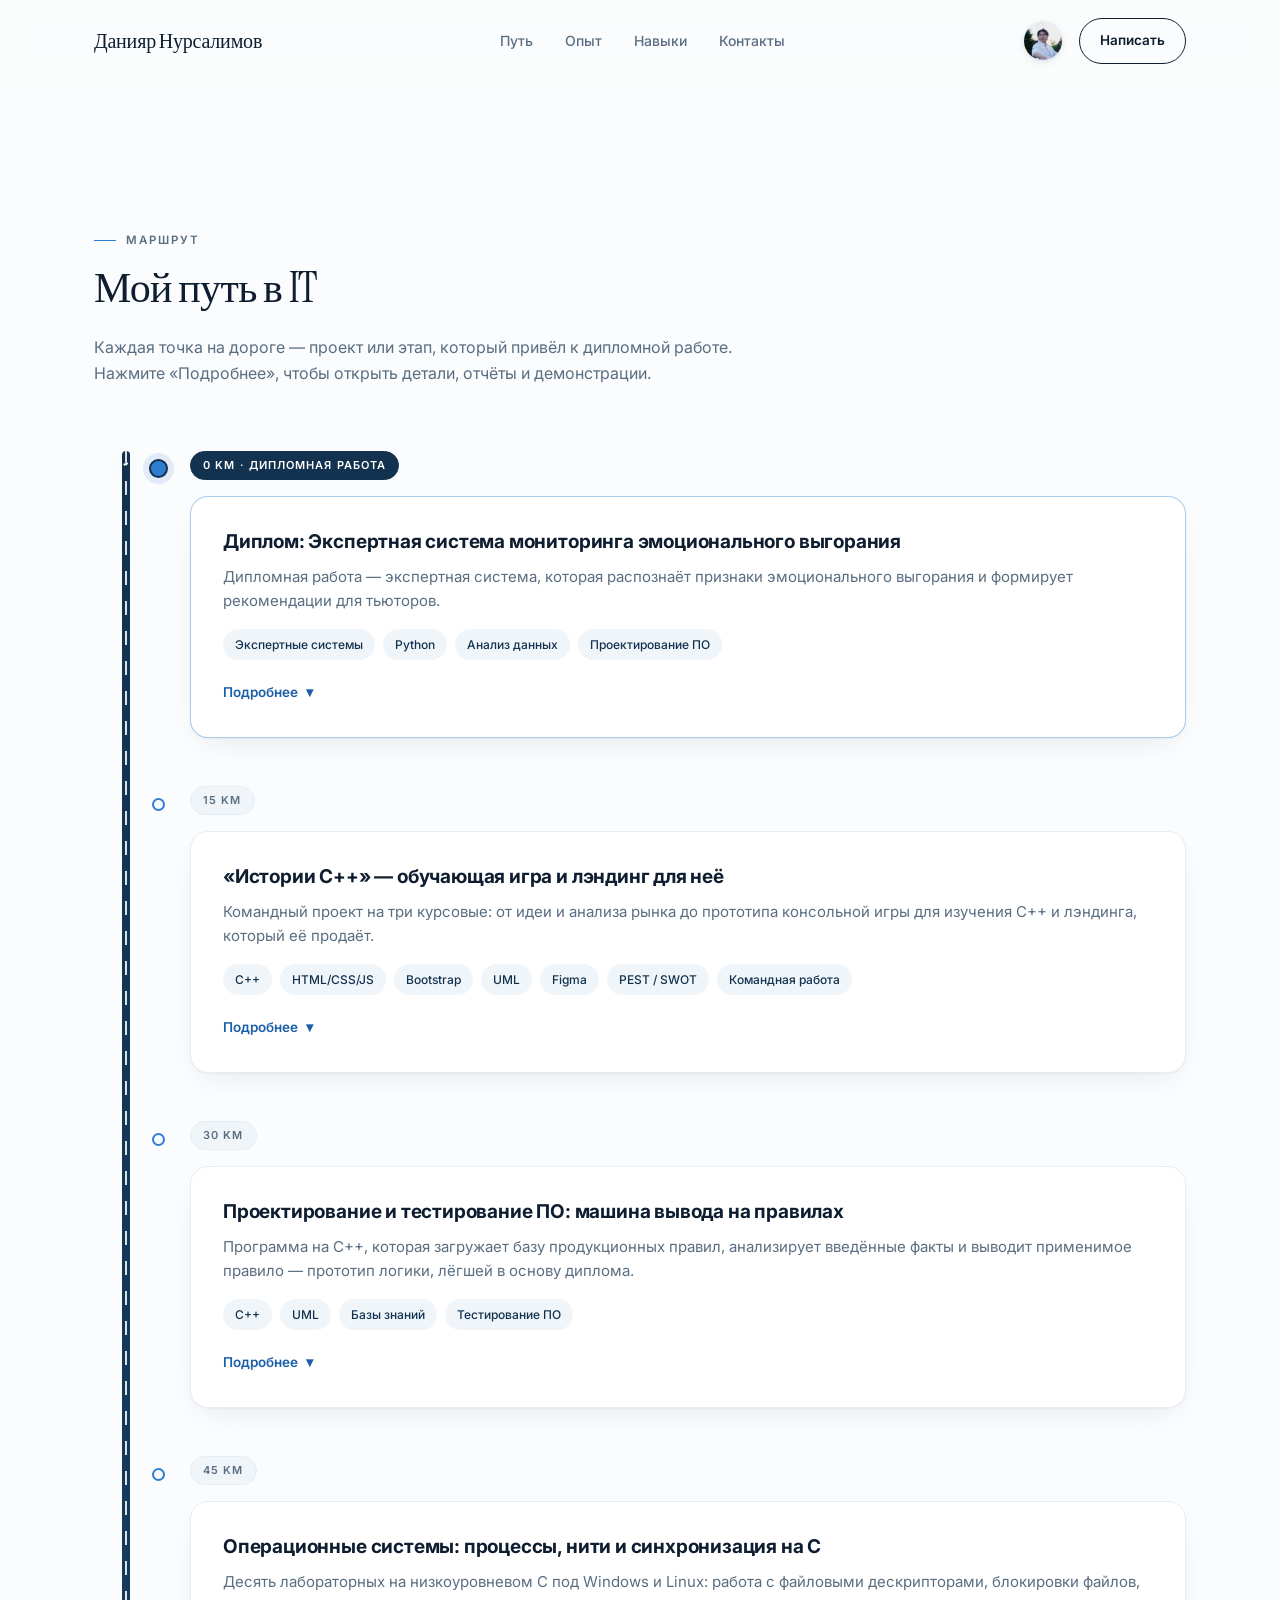
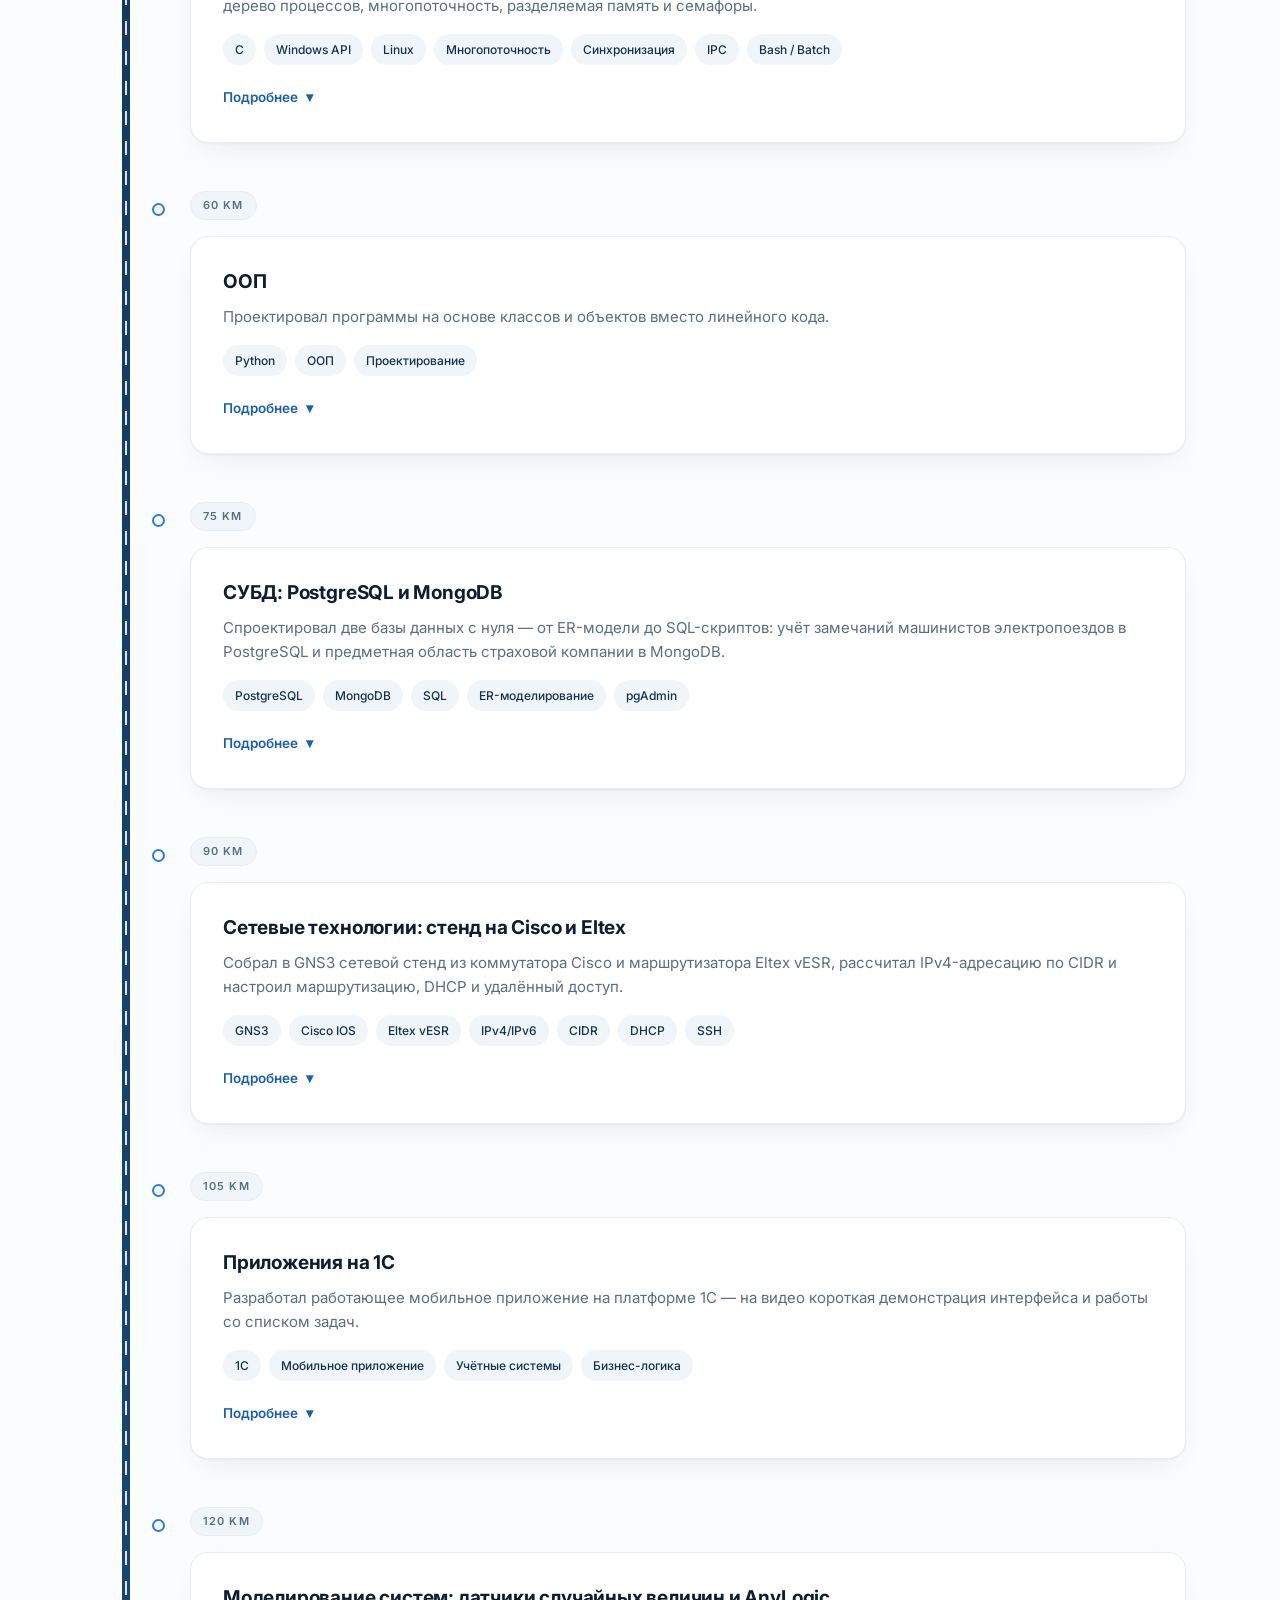
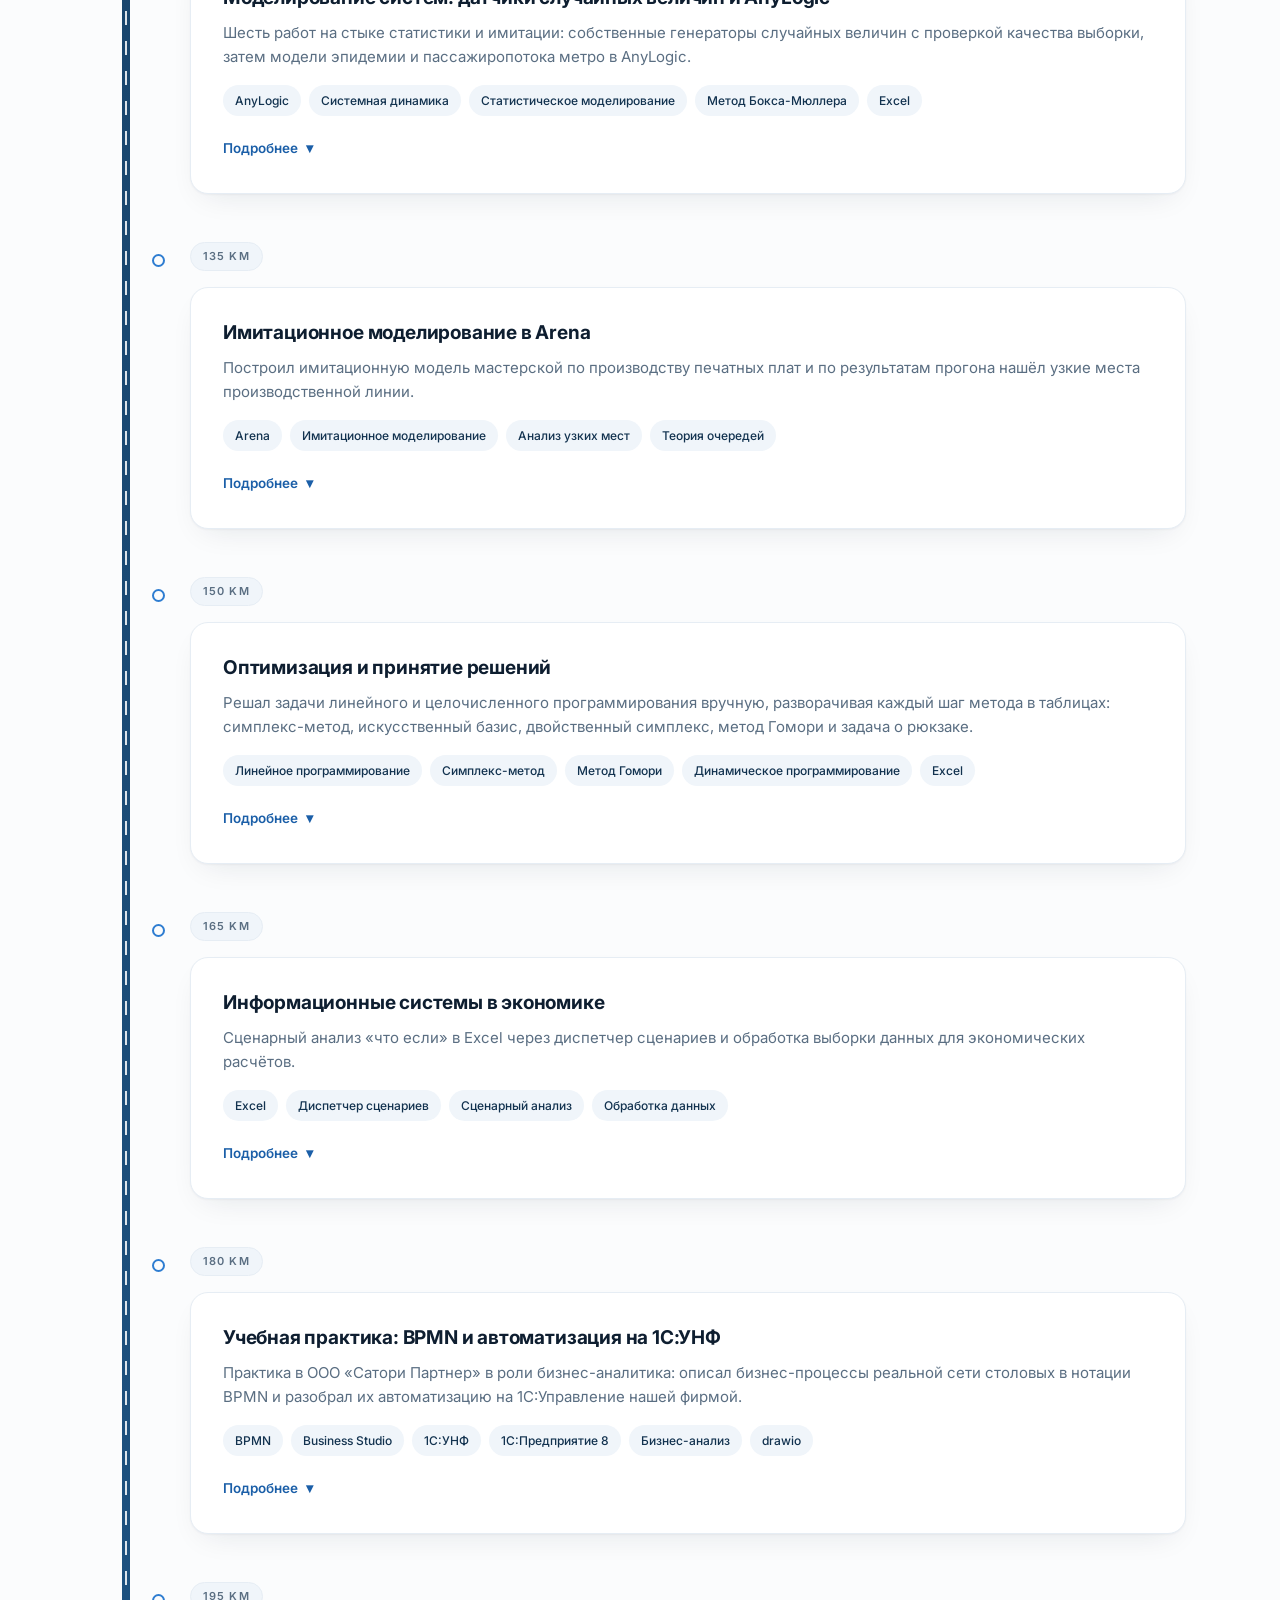
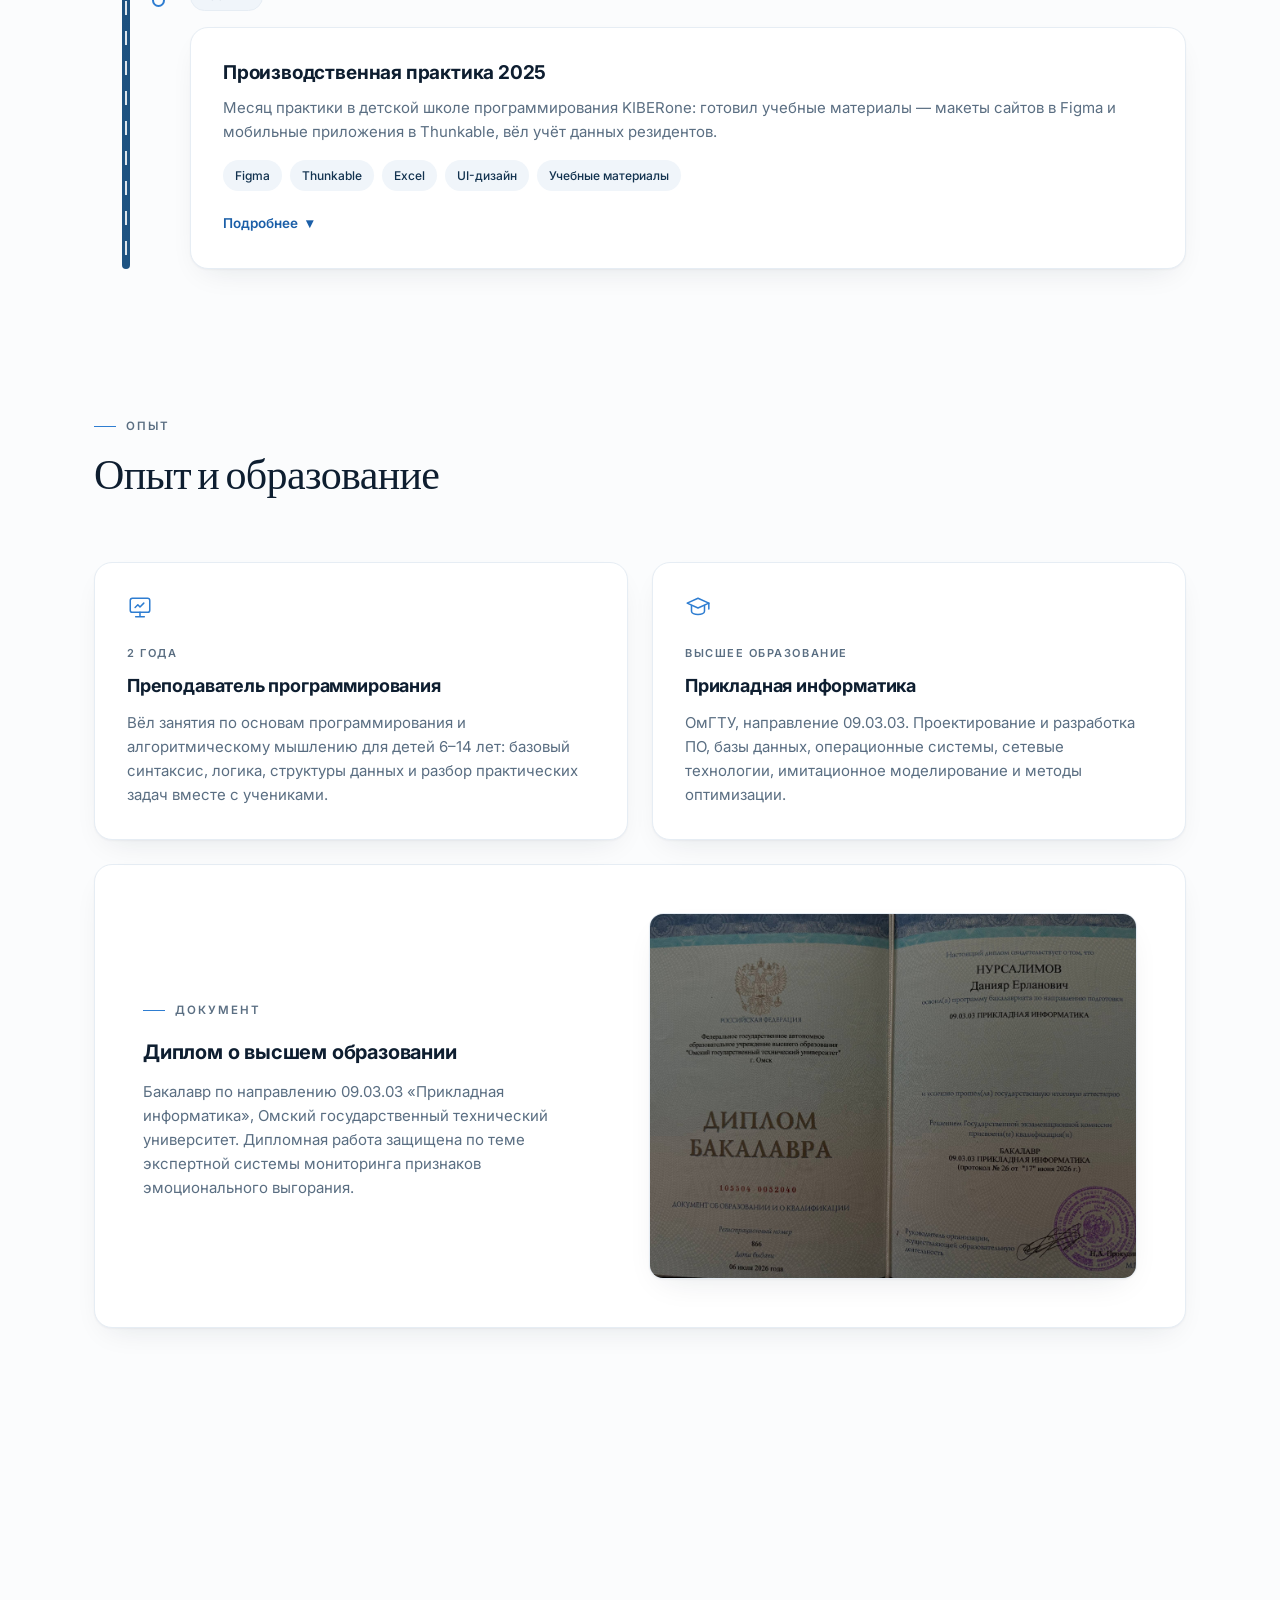
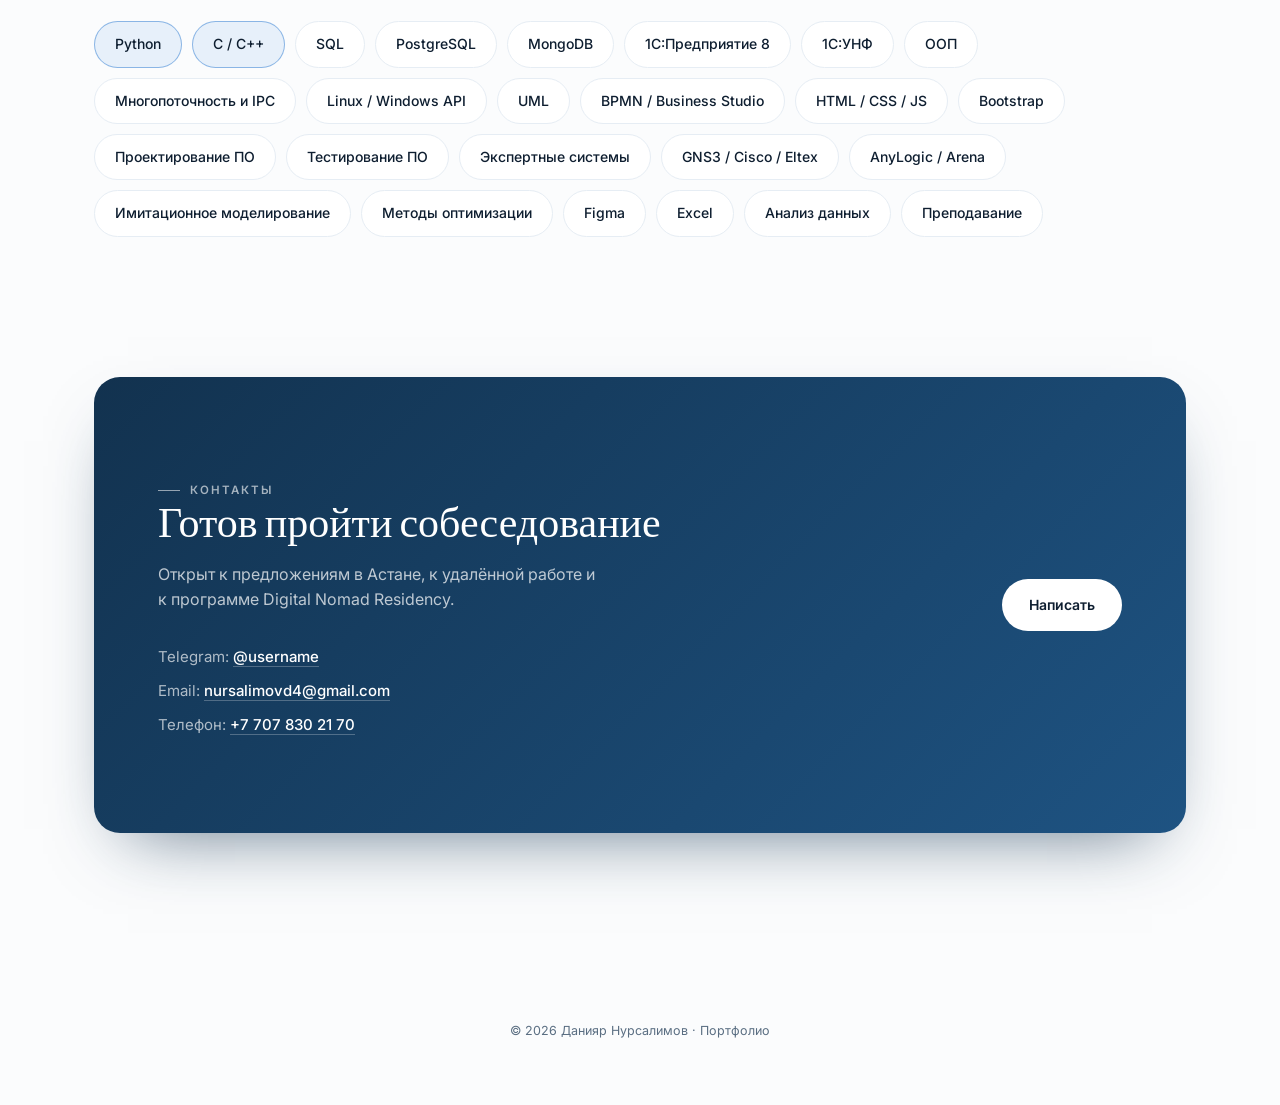
==== commit a750ef38: "Update index.html Put contact dates" ====
--- a/index.html
+++ b/index.html
@@ -710,17 +710,17 @@
            Digital Nomad Residency.</p>
         <ul class="contact-list">
           <li>Telegram: <a href="https://t.me/username" target="_blank" rel="noopener">@username</a></li>
-          <li>Email: <a href="mailto:email@example.com">email@example.com</a></li>
-          <li>Телефон: <a href="tel:+70000000000">+7 000 000 00 00</a></li>
+          <li>Email: <a href="mailto:nursalimovd4@gmail.com">nursalimovd4@gmail.com</a></li>
+          <li>Телефон: <a href="tel:+77078302170">+7 707 830 21 70</a></li>
         </ul>
       </div>
-      <a class="btn btn-light" href="mailto:email@example.com">Написать</a>
+      <a class="btn btn-light" href="mailto:nursalimovd4@gmail.com">Написать</a>
     </div>
   </section>
 
 </main>
 
-<footer>© <span id="year"></span> Данияр Нурсалимов · Портфолио для подачи на Digital Nomad Residency</footer>
+<footer>© <span id="year"></span> Данияр Нурсалимов · Портфолио </footer>
 
 <script>
 /* Данные проектов.
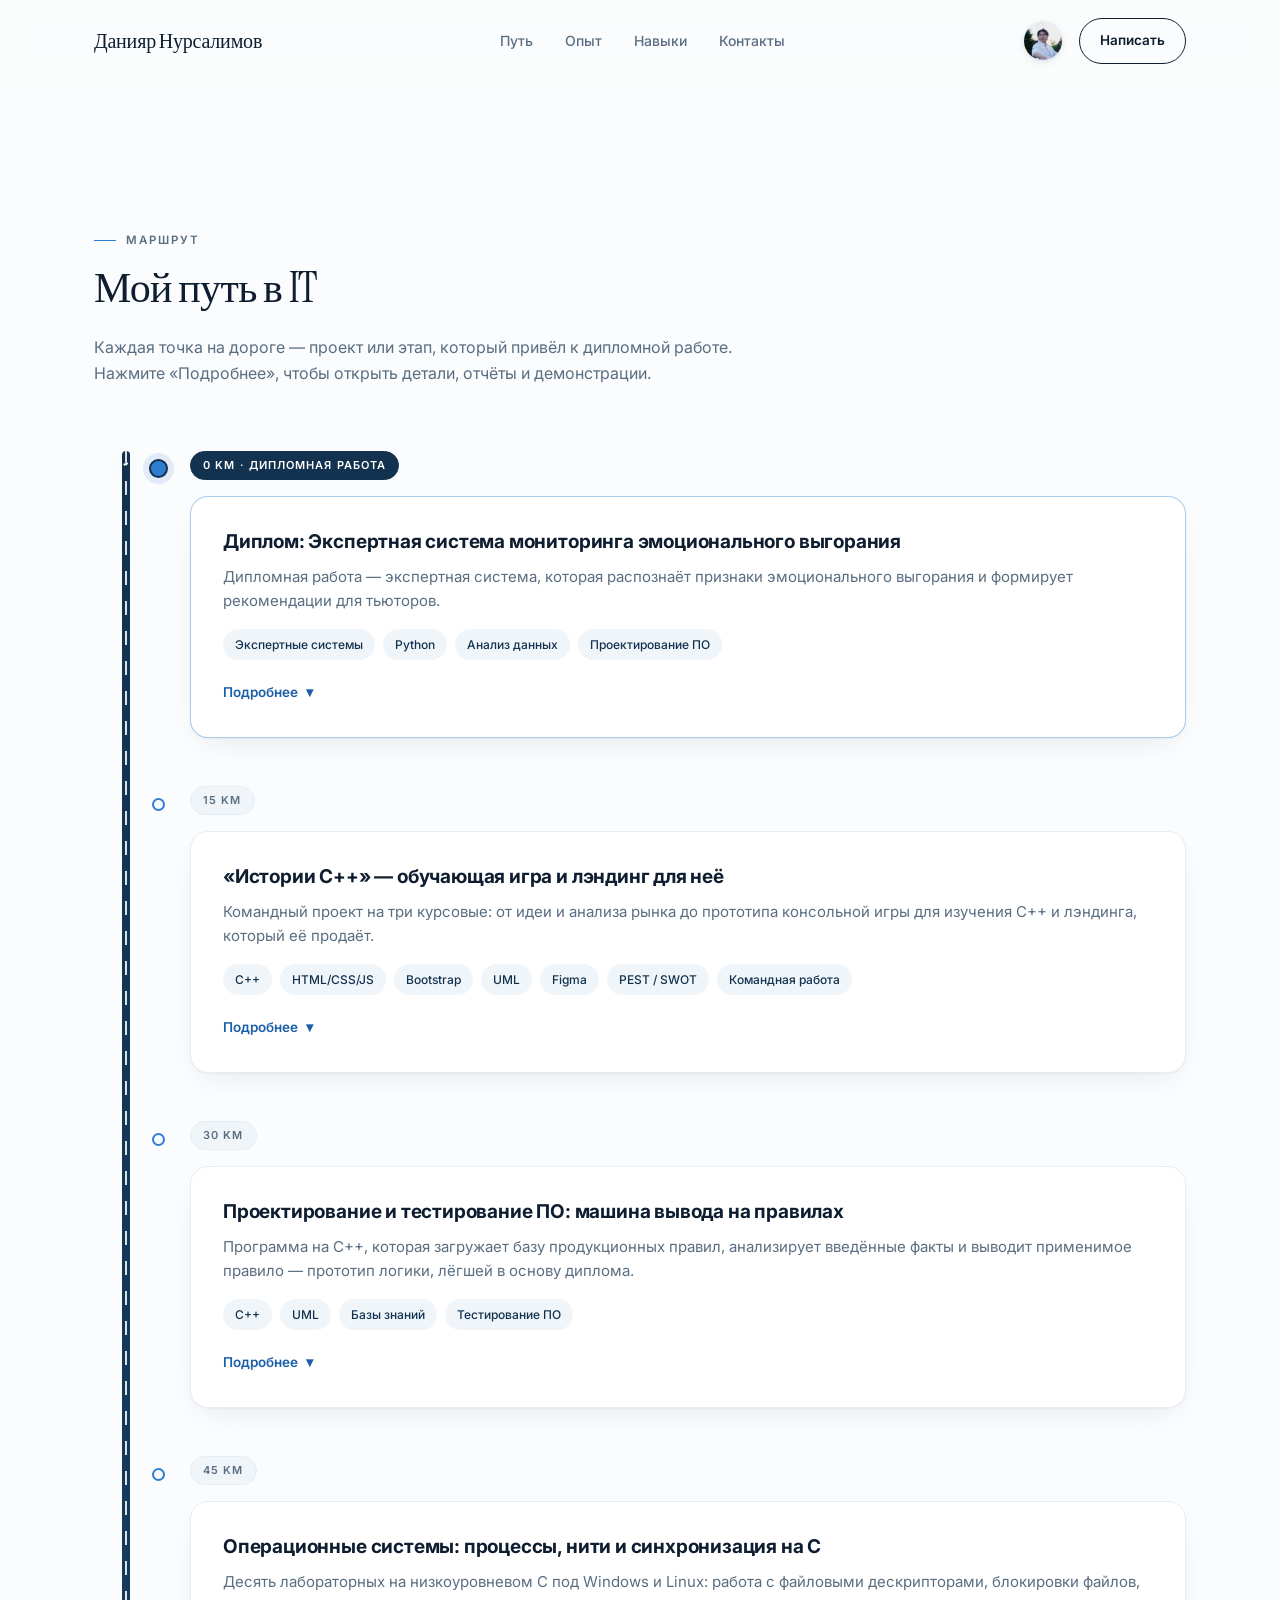
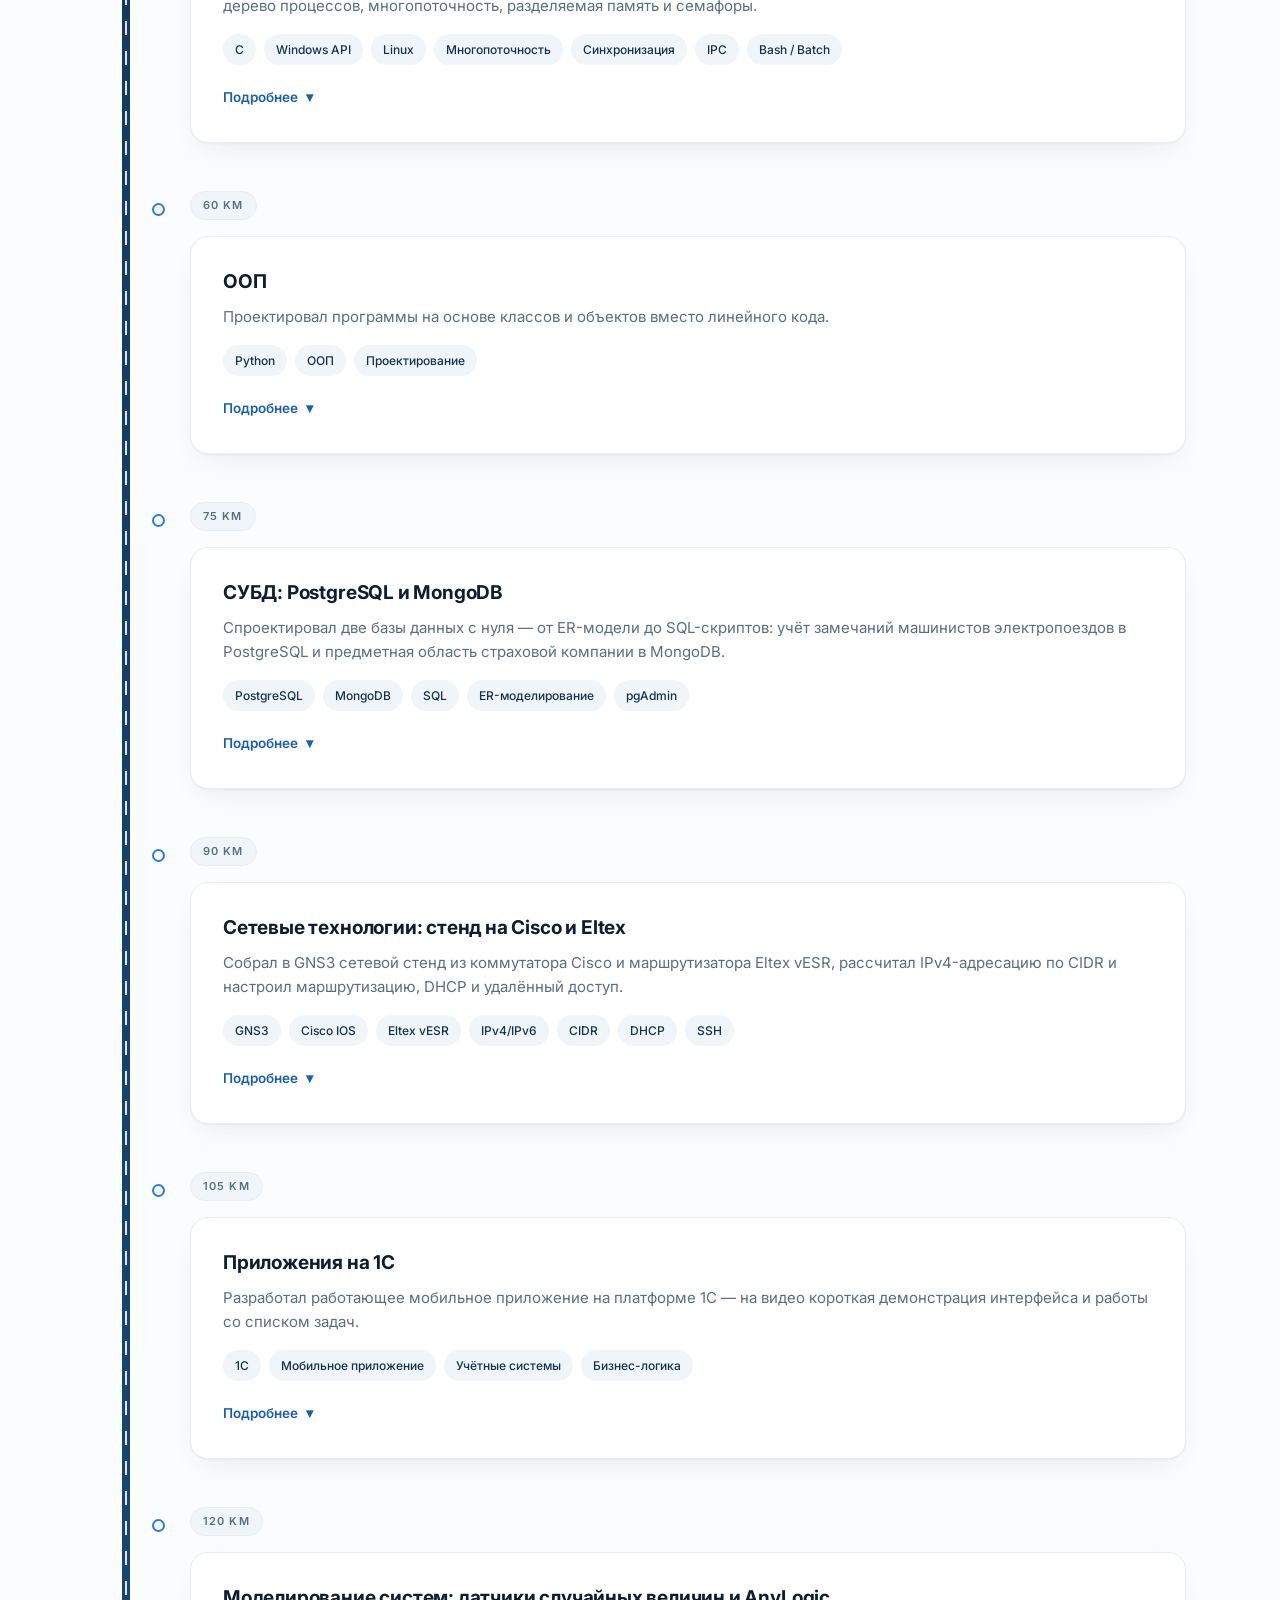
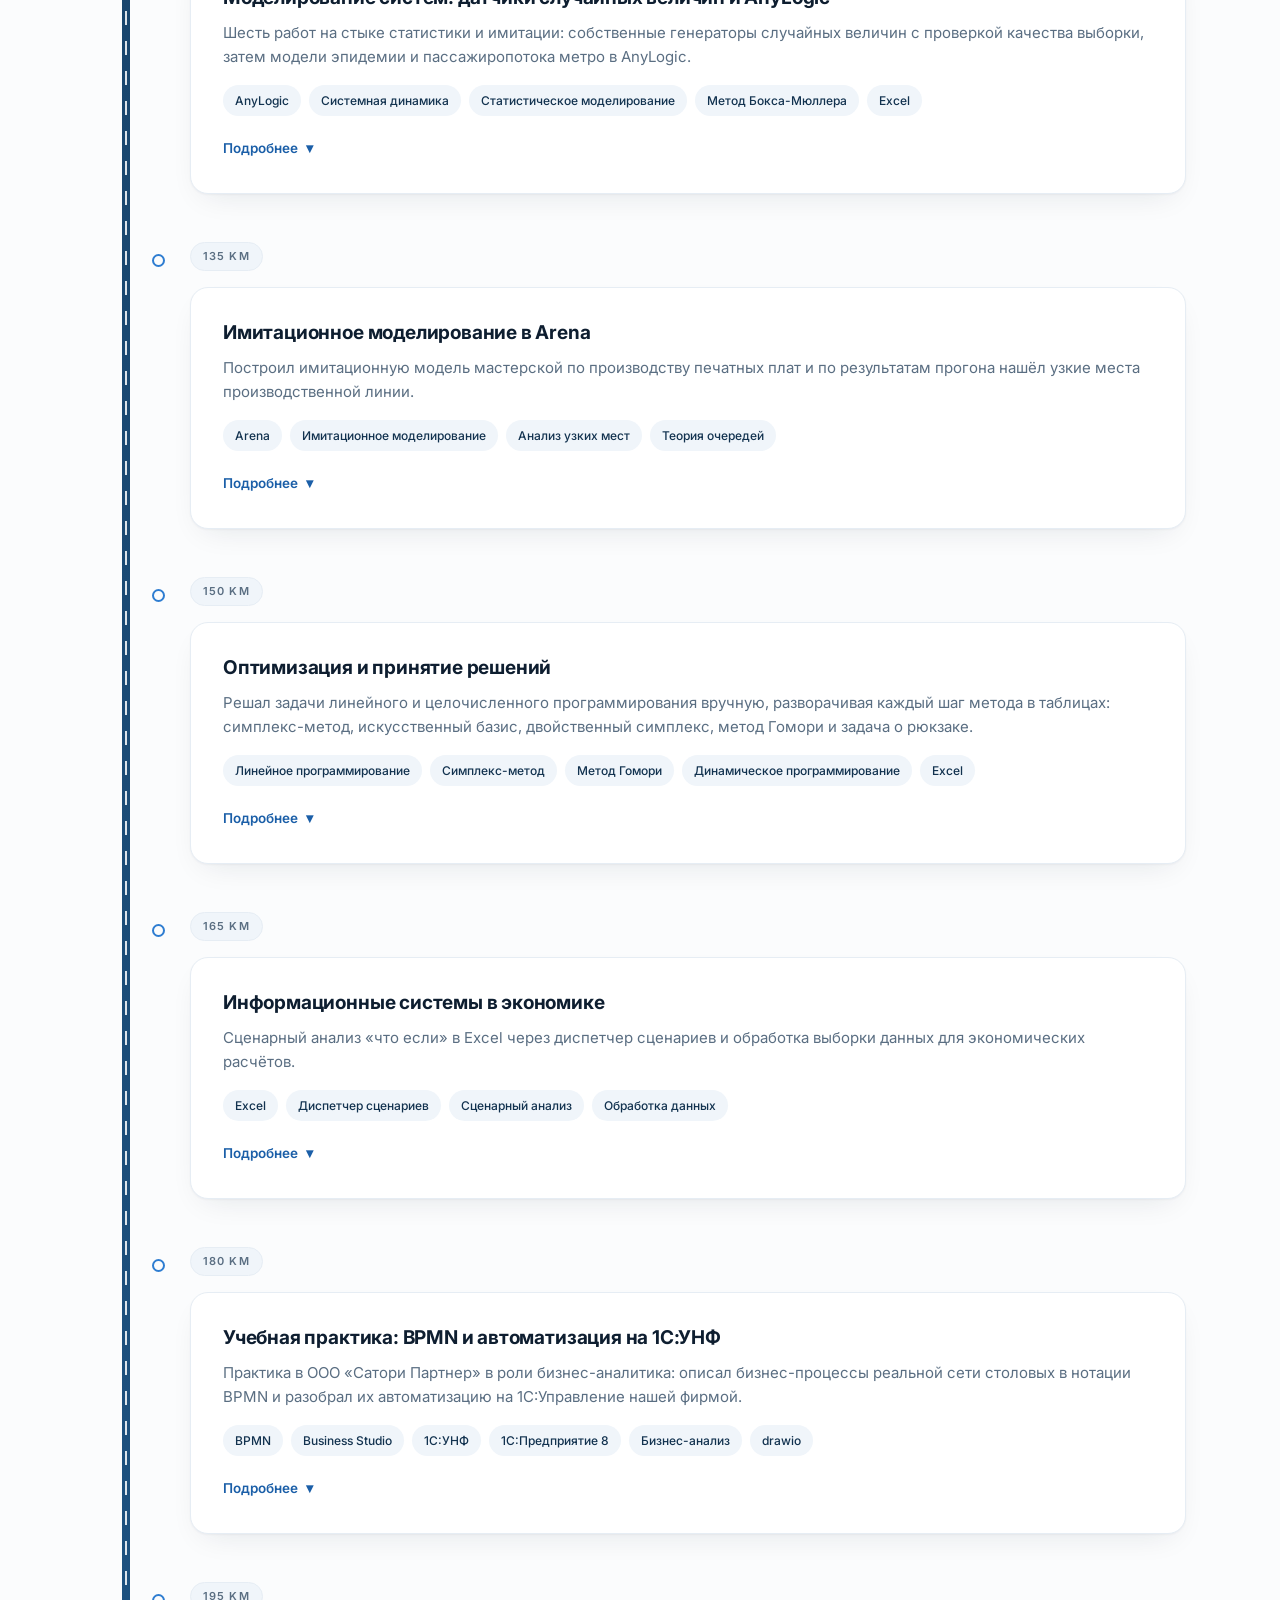
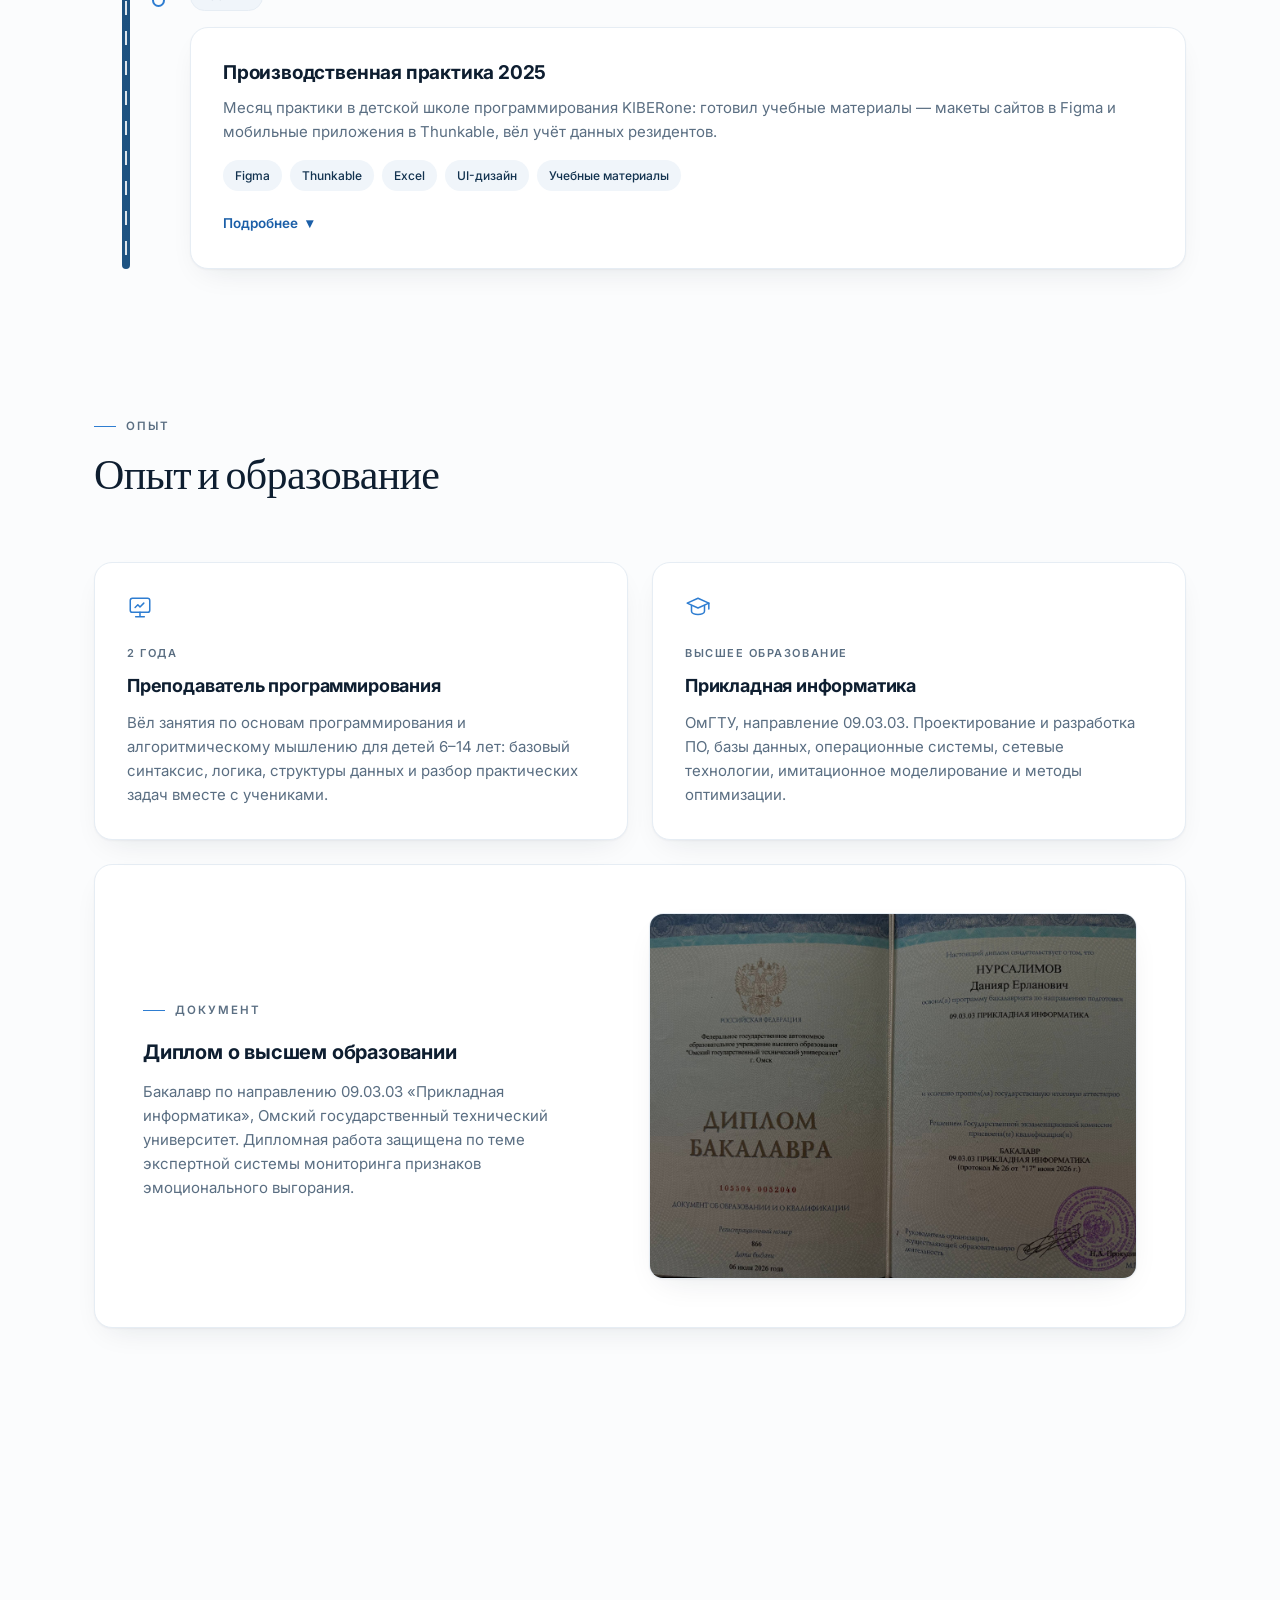
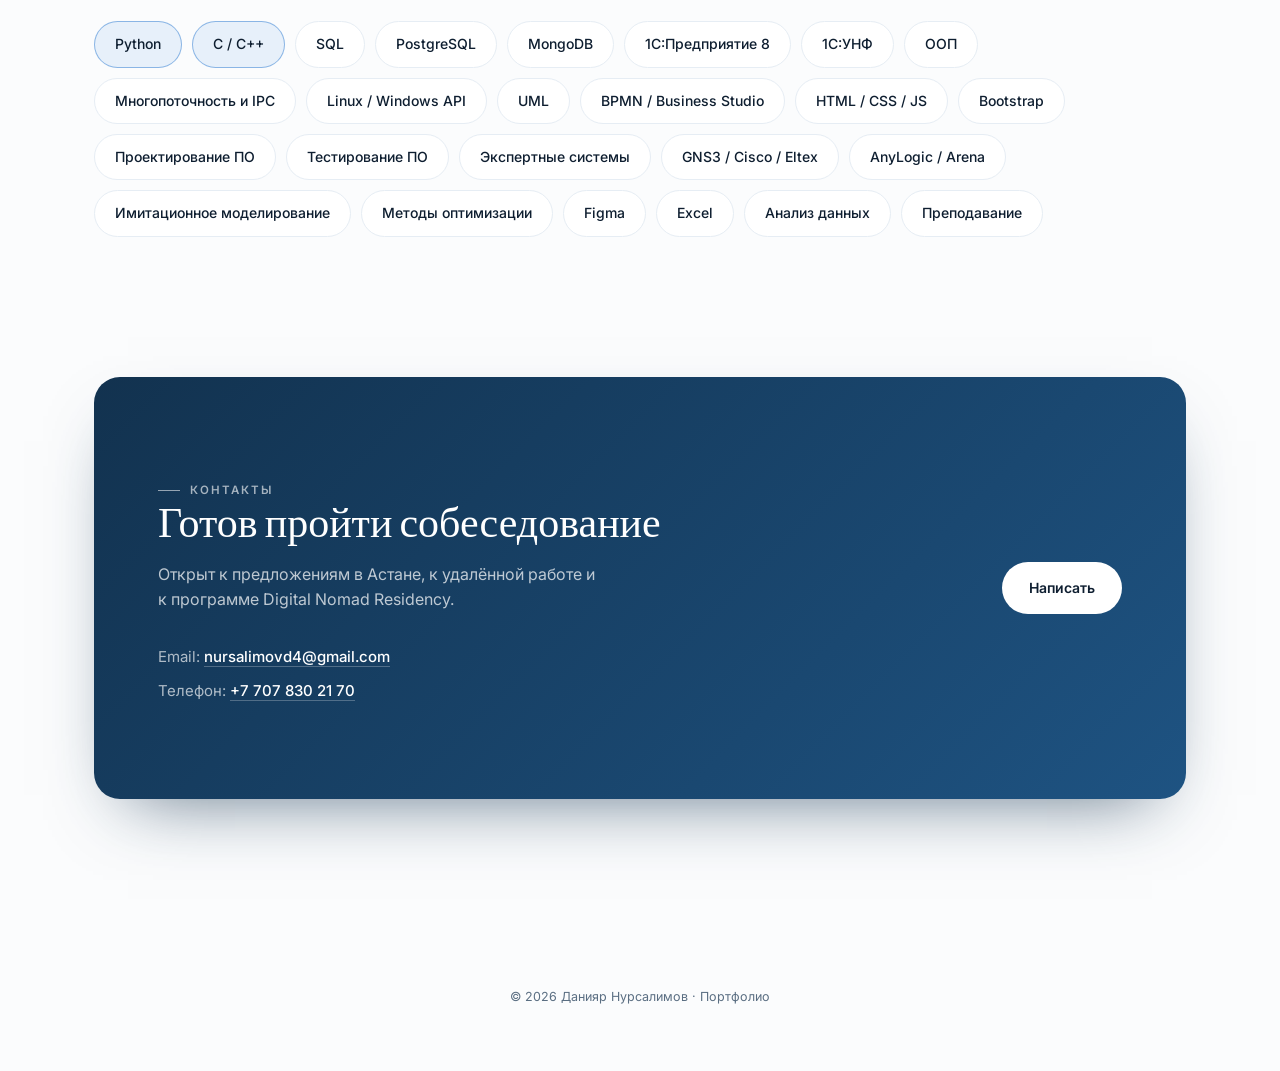
==== commit 3f01d835: "Update index.html" ====
--- a/index.html
+++ b/index.html
@@ -709,7 +709,6 @@
         <p>Открыт к предложениям в Астане, к удалённой работе и к программе
            Digital Nomad Residency.</p>
         <ul class="contact-list">
-          <li>Telegram: <a href="https://t.me/username" target="_blank" rel="noopener">@username</a></li>
           <li>Email: <a href="mailto:nursalimovd4@gmail.com">nursalimovd4@gmail.com</a></li>
           <li>Телефон: <a href="tel:+77078302170">+7 707 830 21 70</a></li>
         </ul>
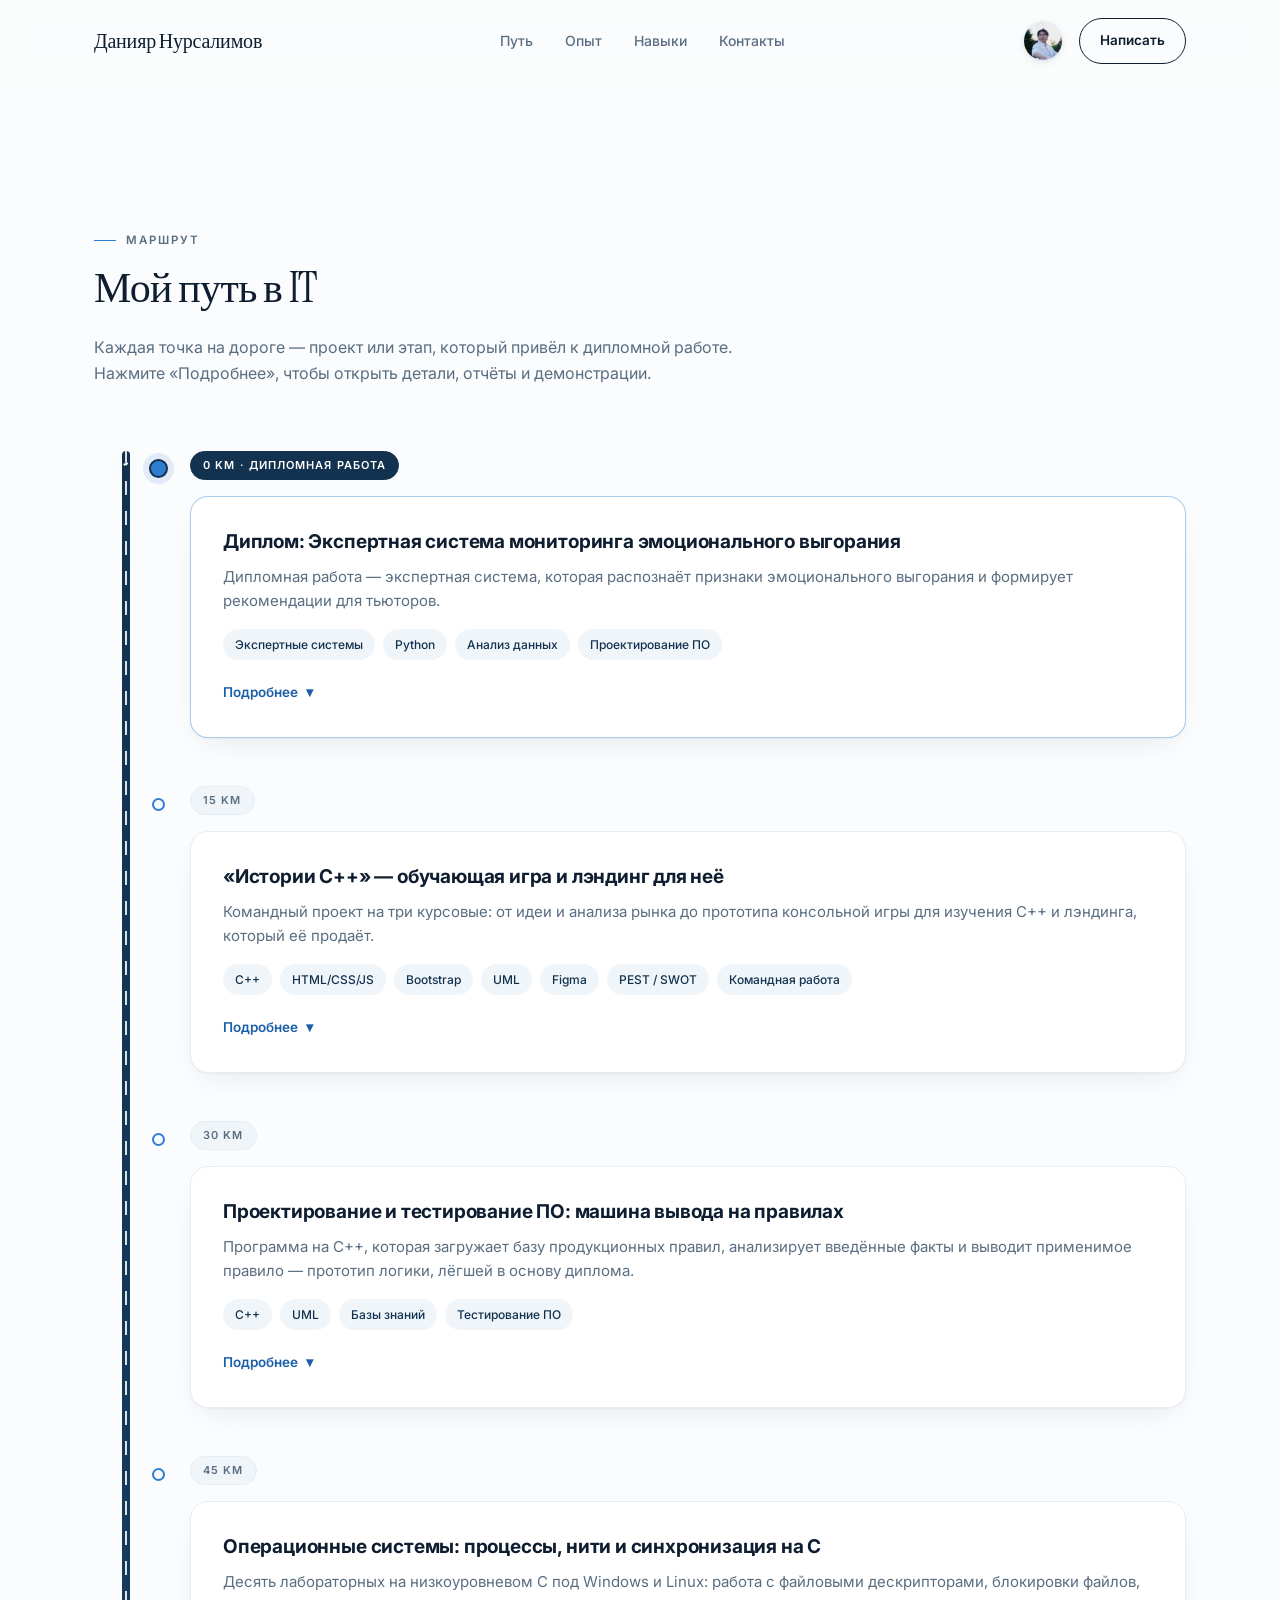
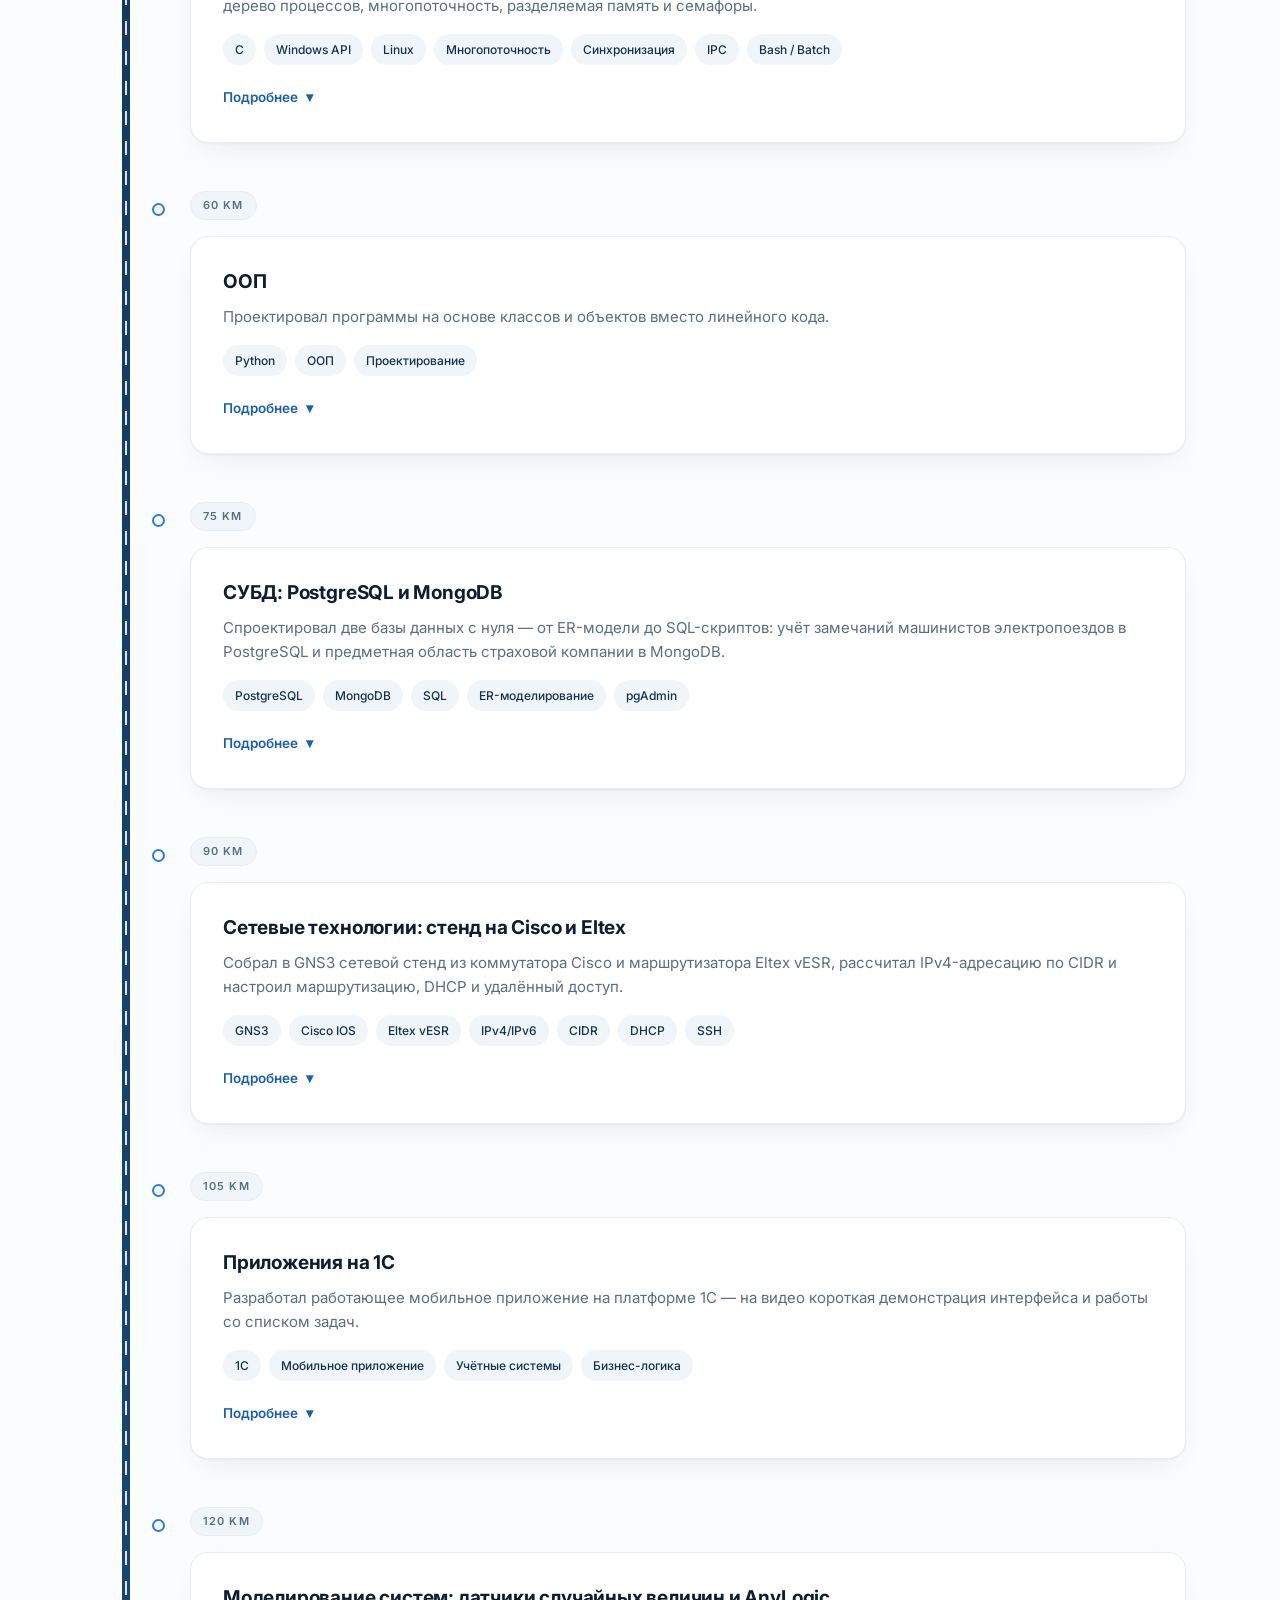
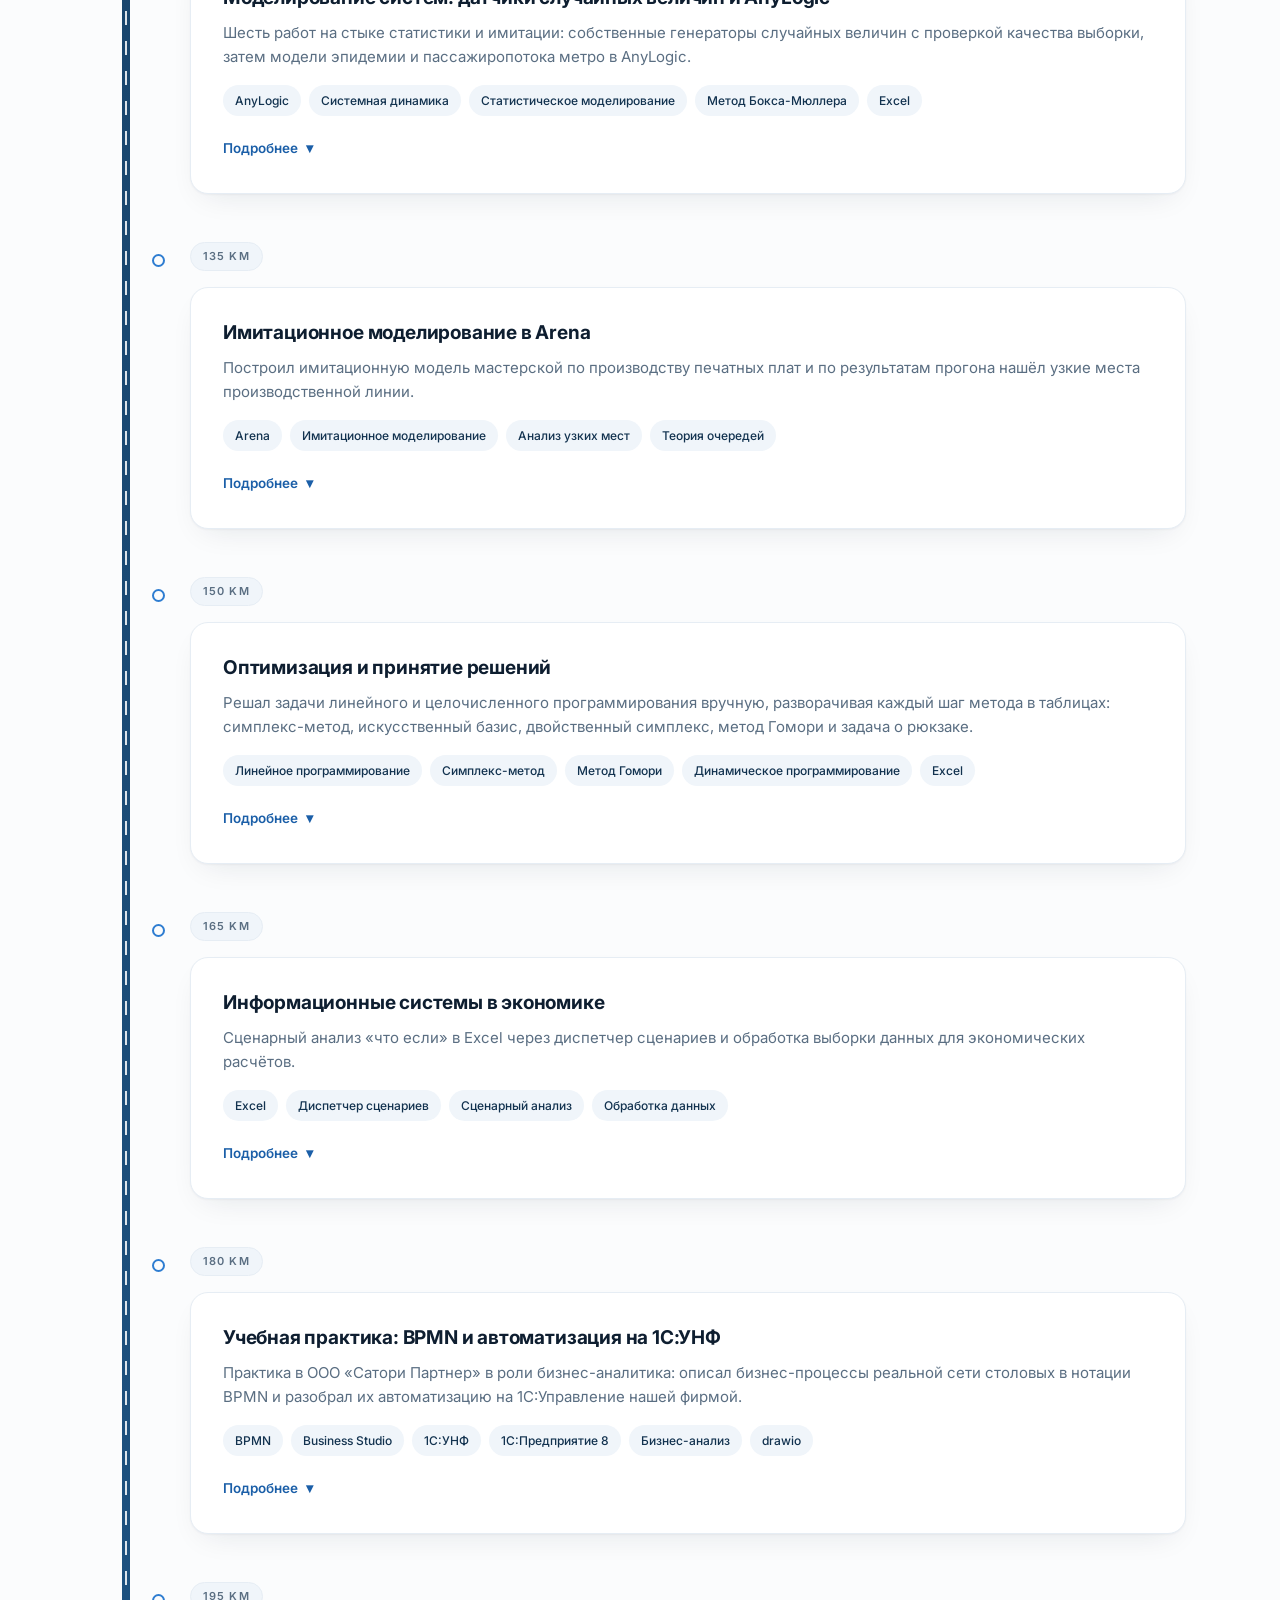
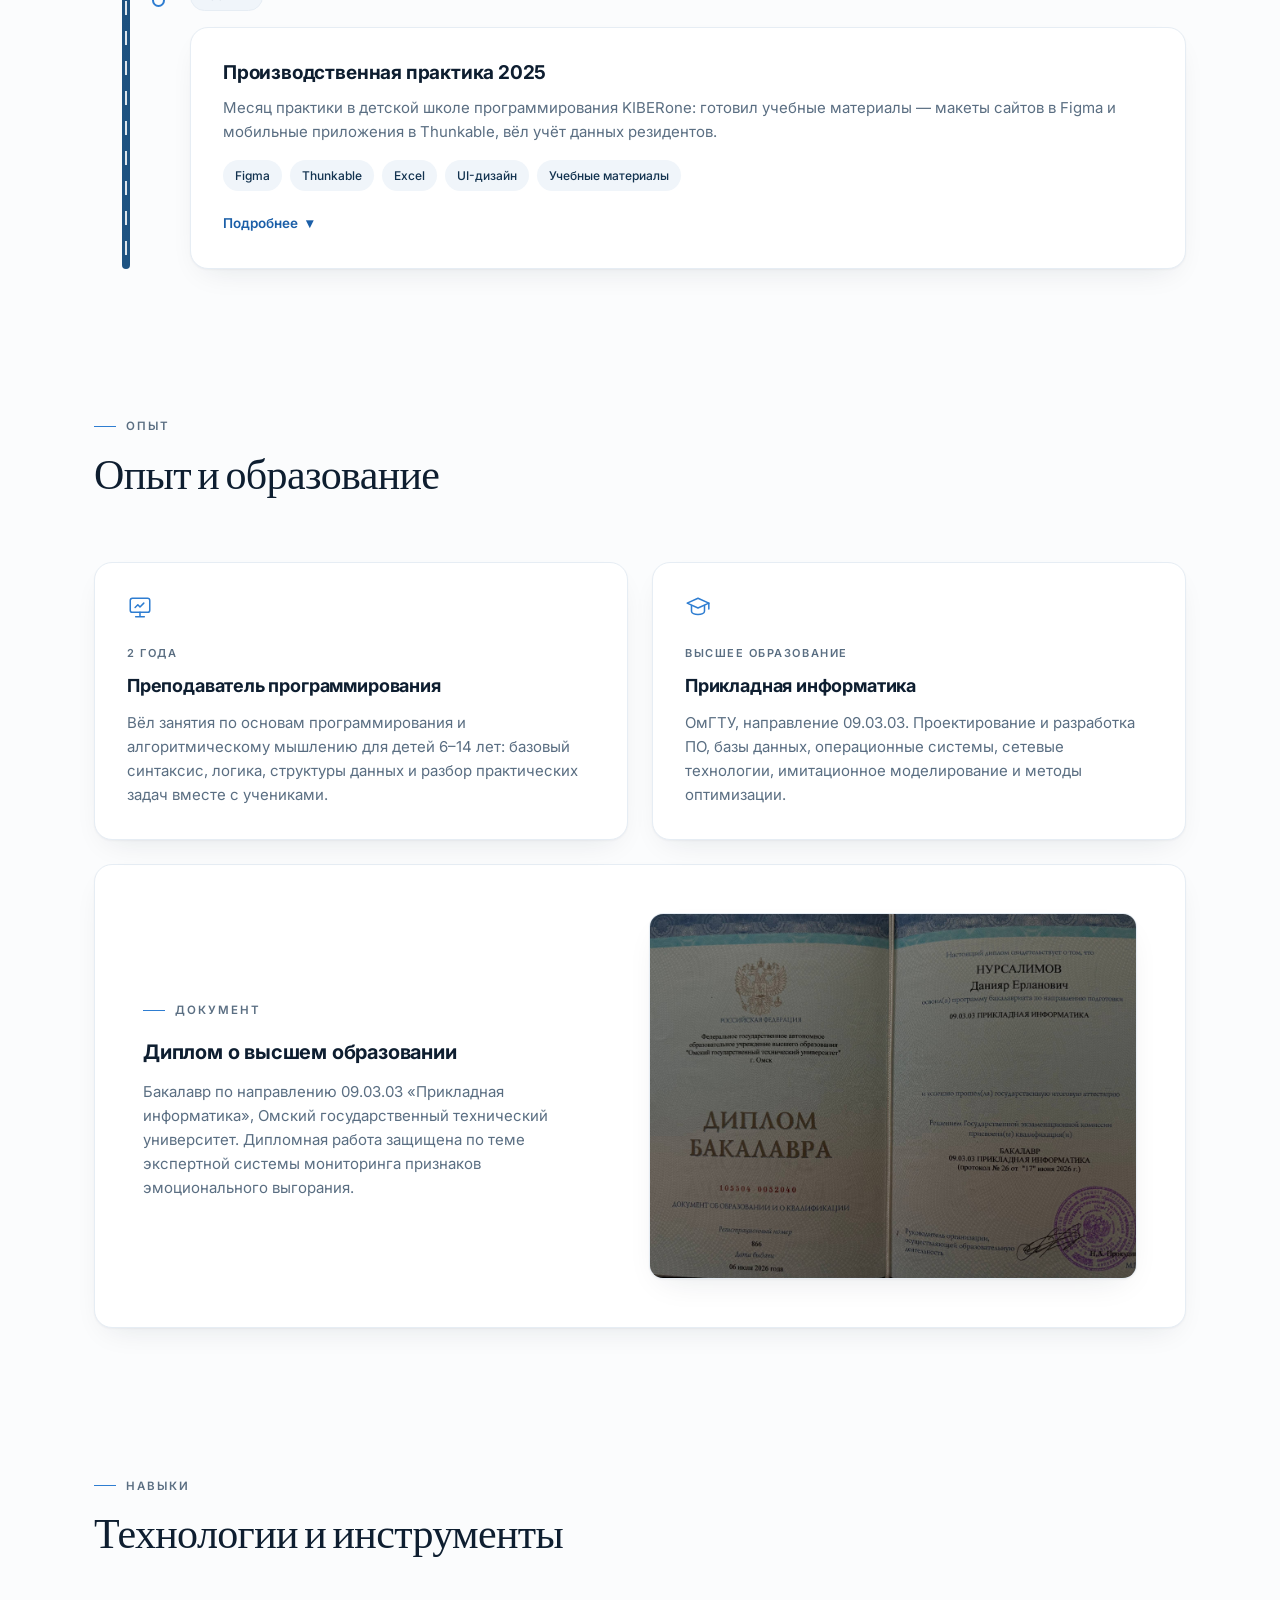
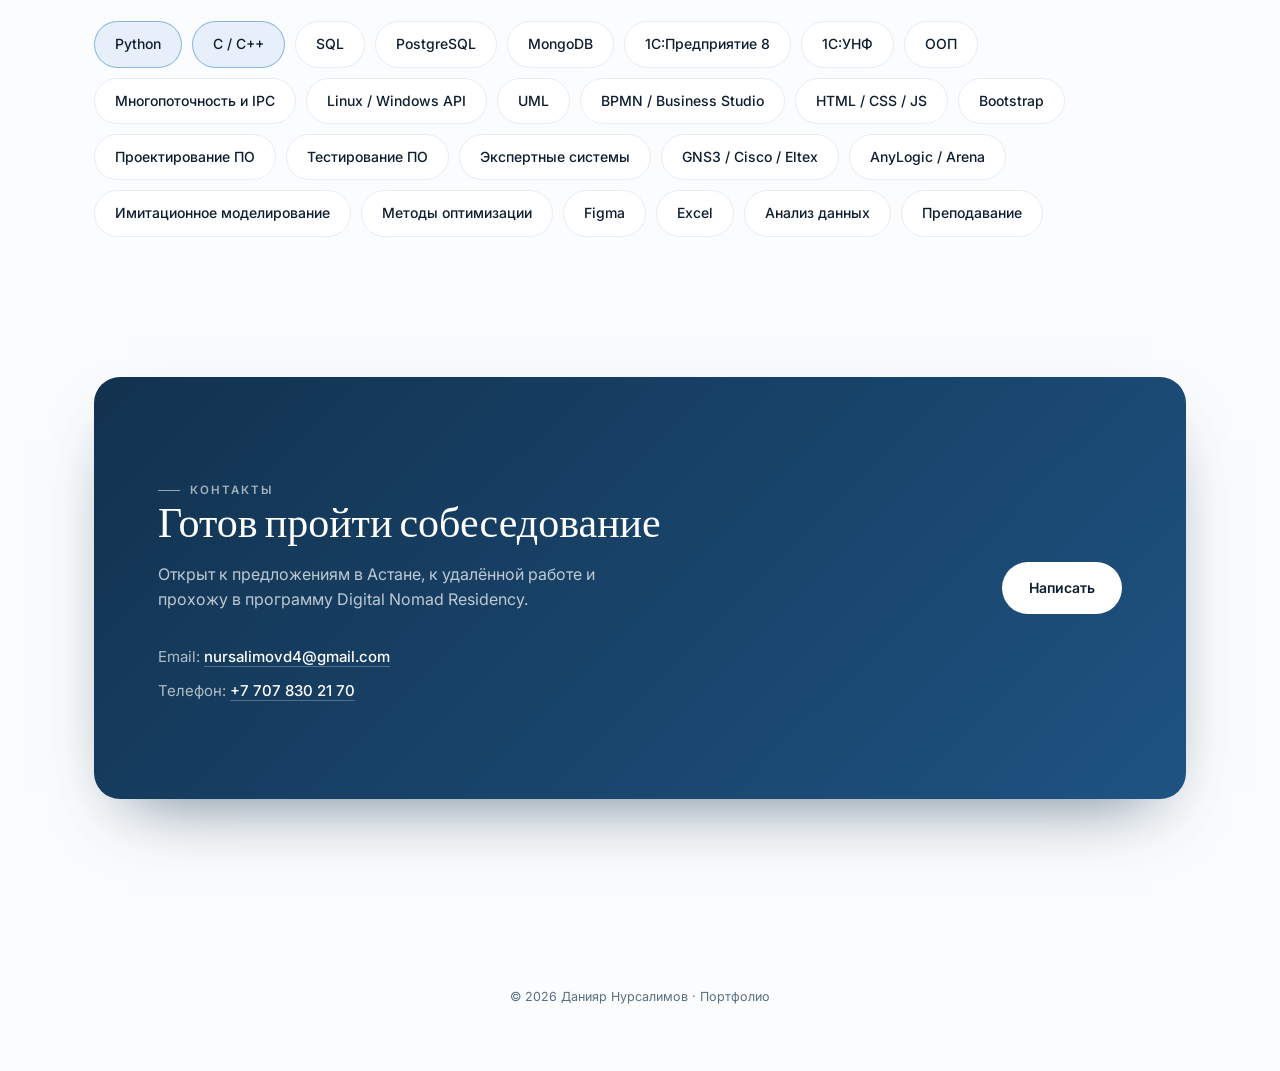
==== commit 2b0dd300: "Update index.html edit text in contacts" ====
--- a/index.html
+++ b/index.html
@@ -706,7 +706,7 @@
       <div>
         <span class="eyebrow">Контакты</span>
         <h2>Готов пройти собеседование</h2>
-        <p>Открыт к предложениям в Астане, к удалённой работе и к программе
+        <p>Открыт к предложениям в Астане, к удалённой работе и прохожу в программу
            Digital Nomad Residency.</p>
         <ul class="contact-list">
           <li>Email: <a href="mailto:nursalimovd4@gmail.com">nursalimovd4@gmail.com</a></li>
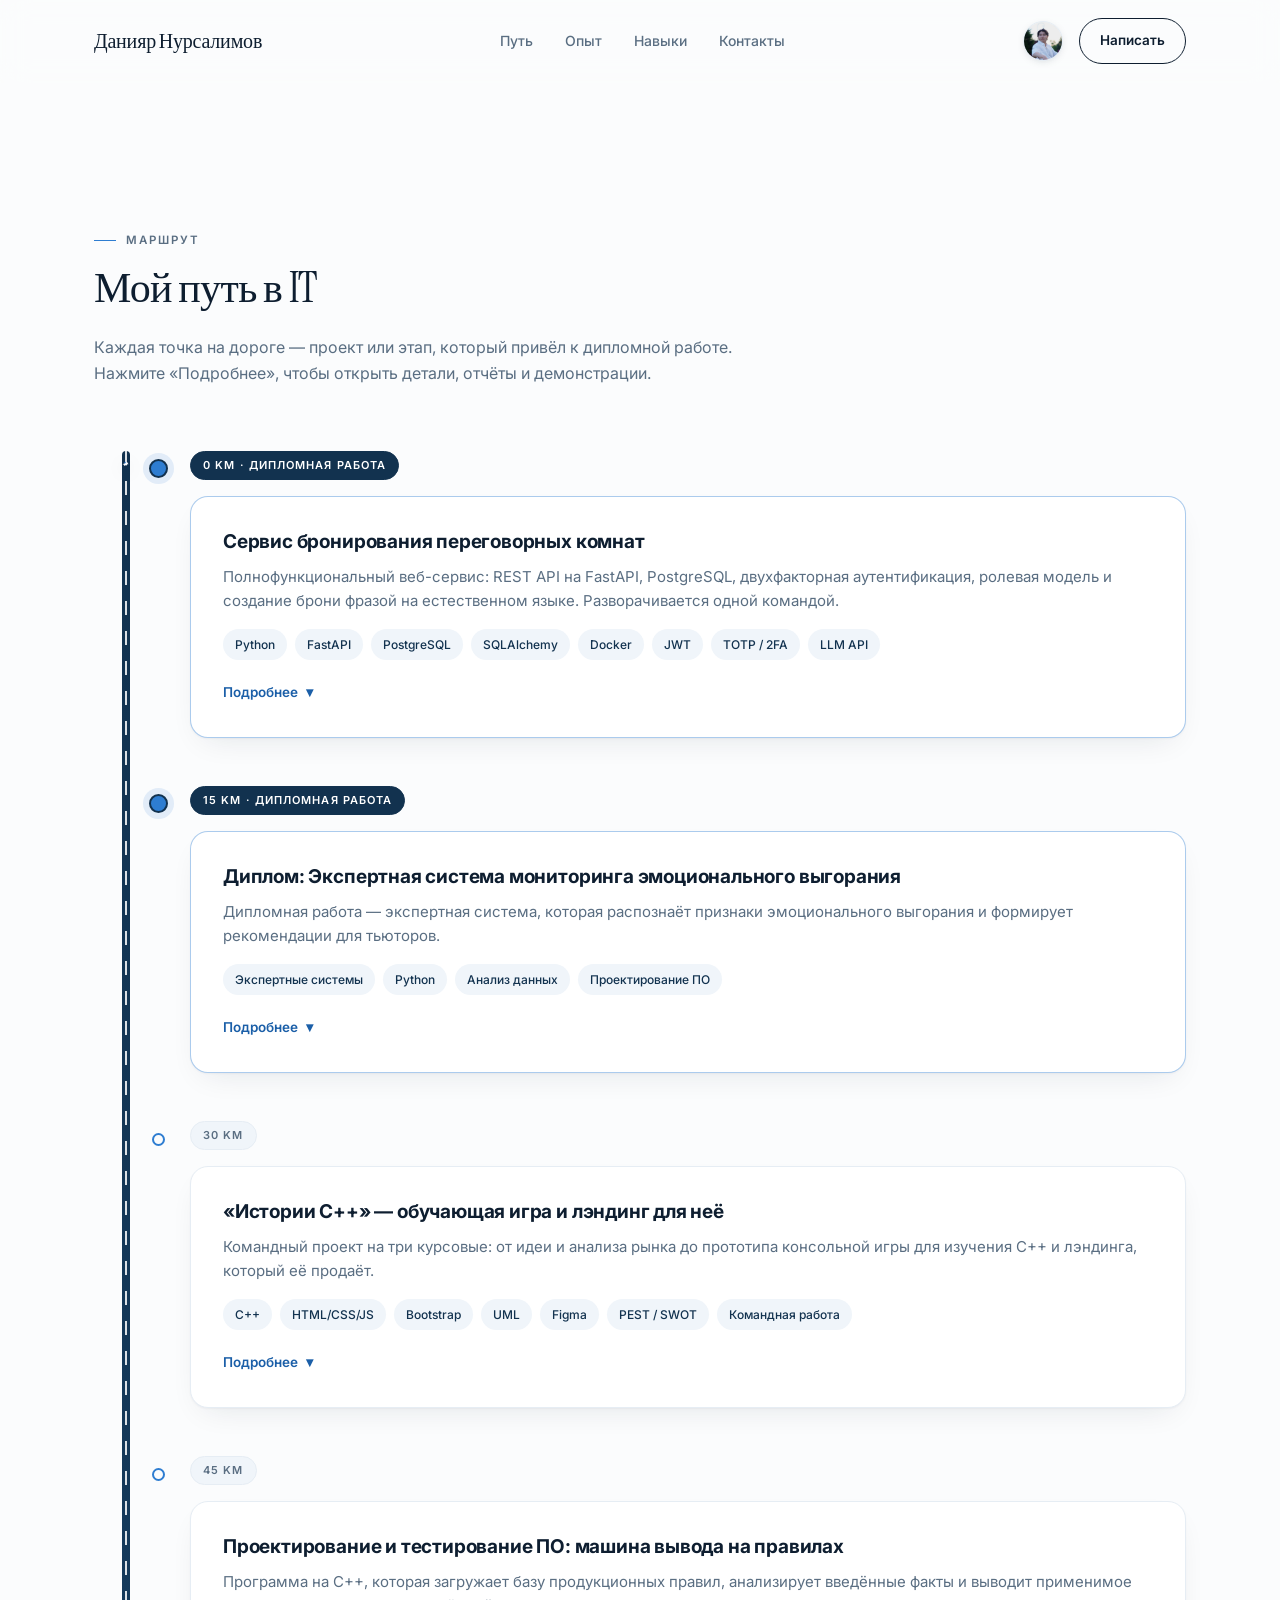
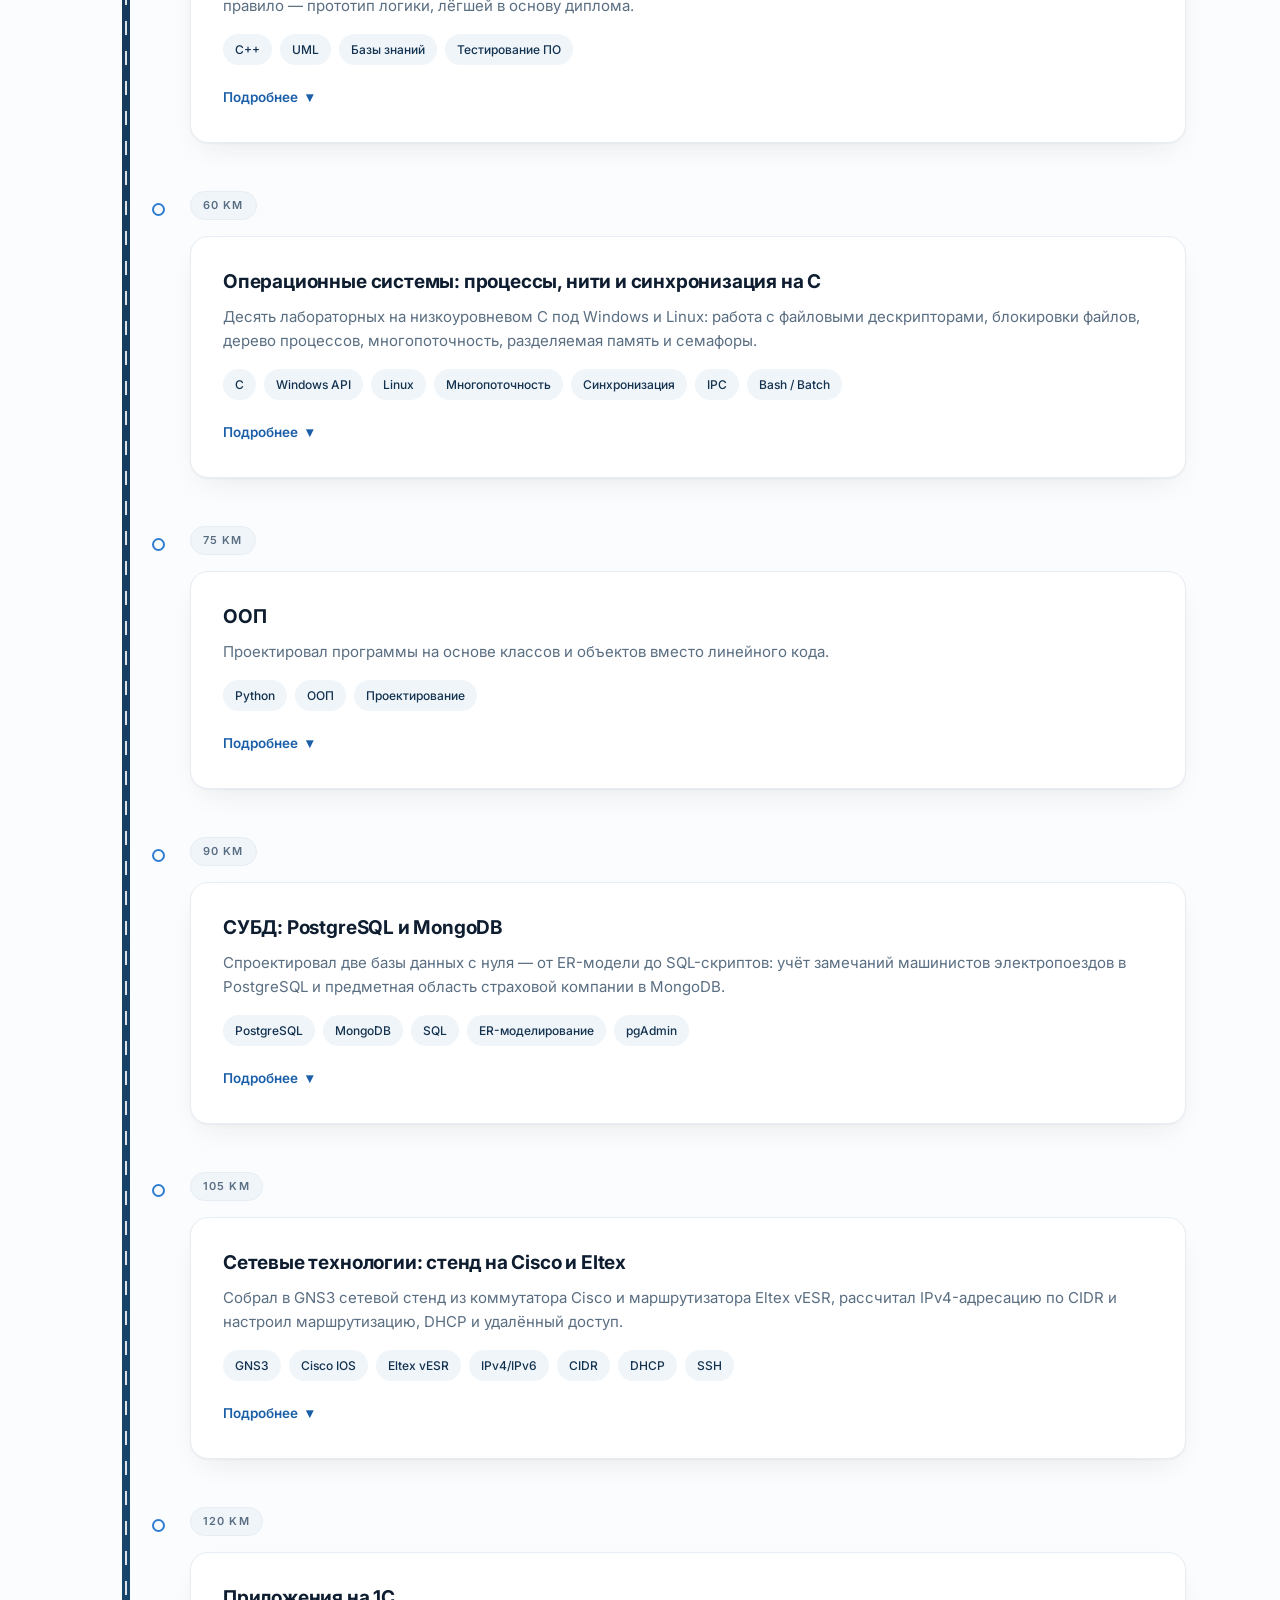
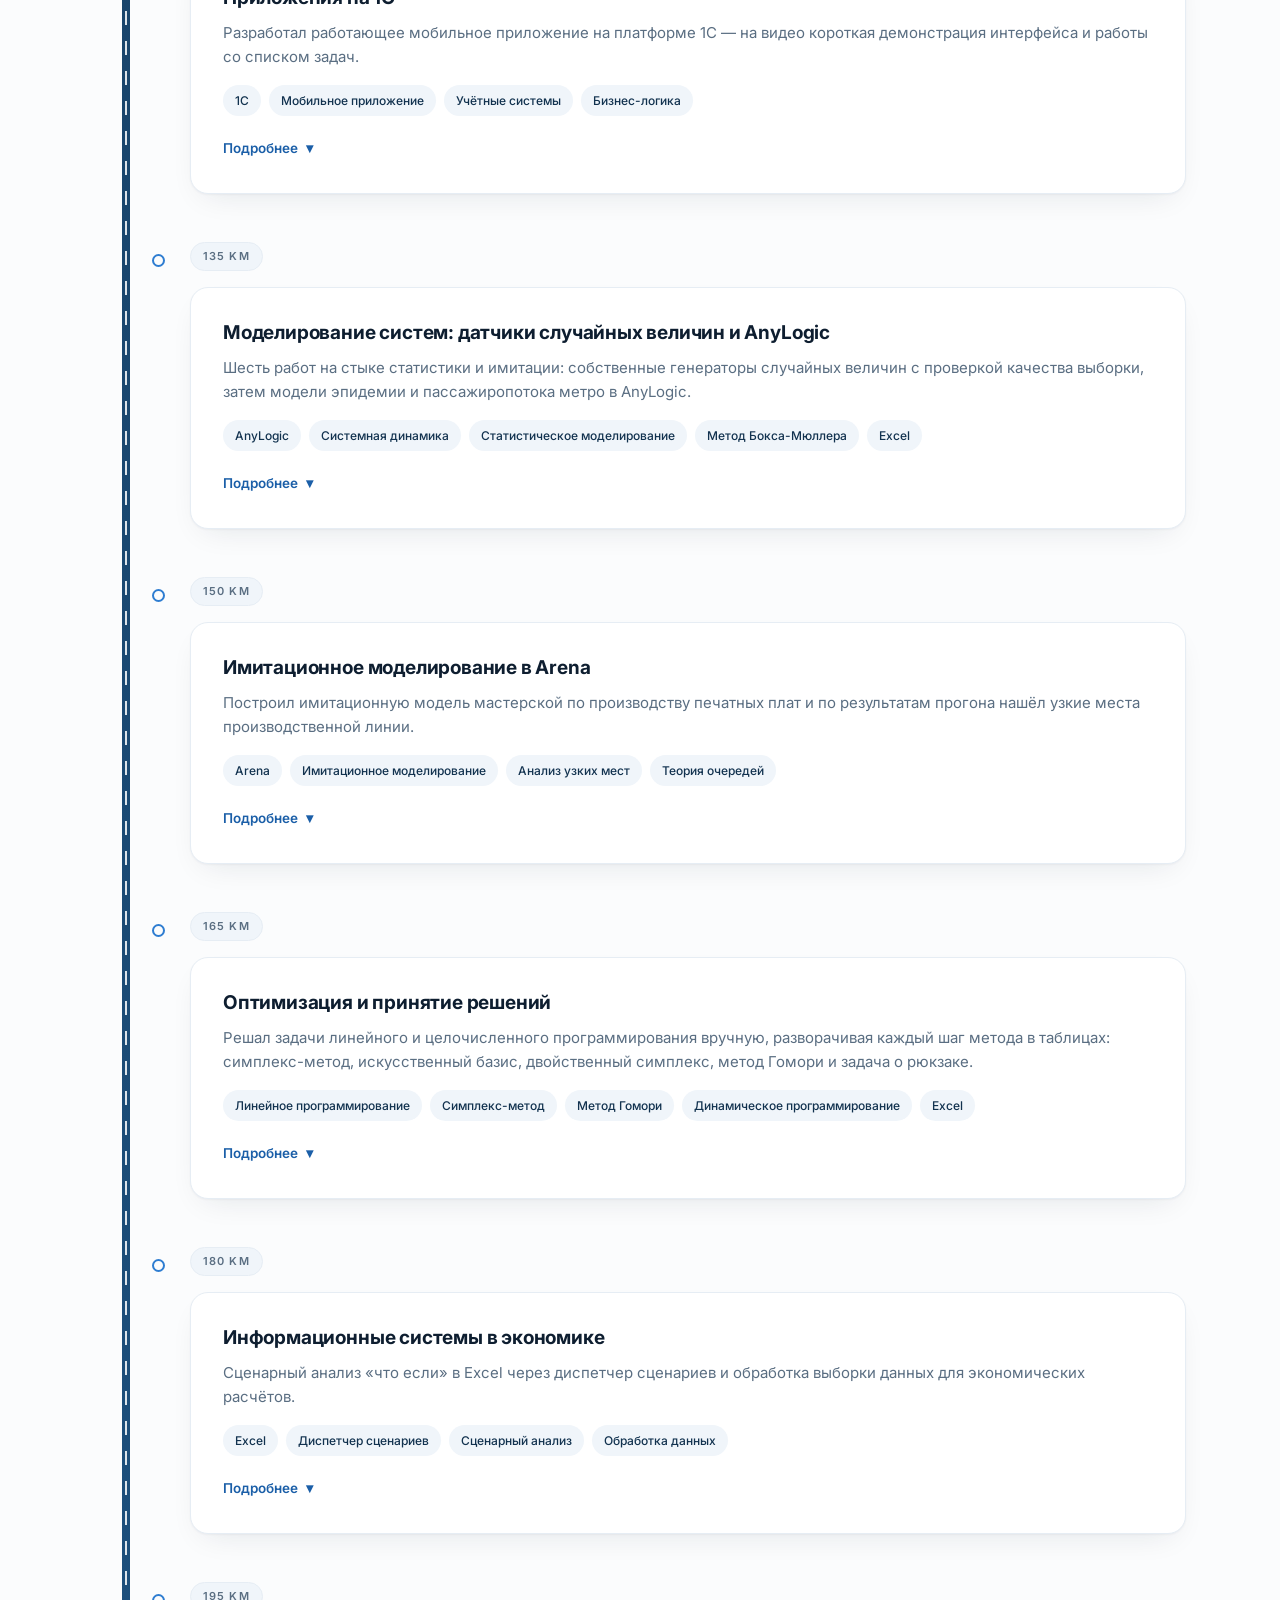
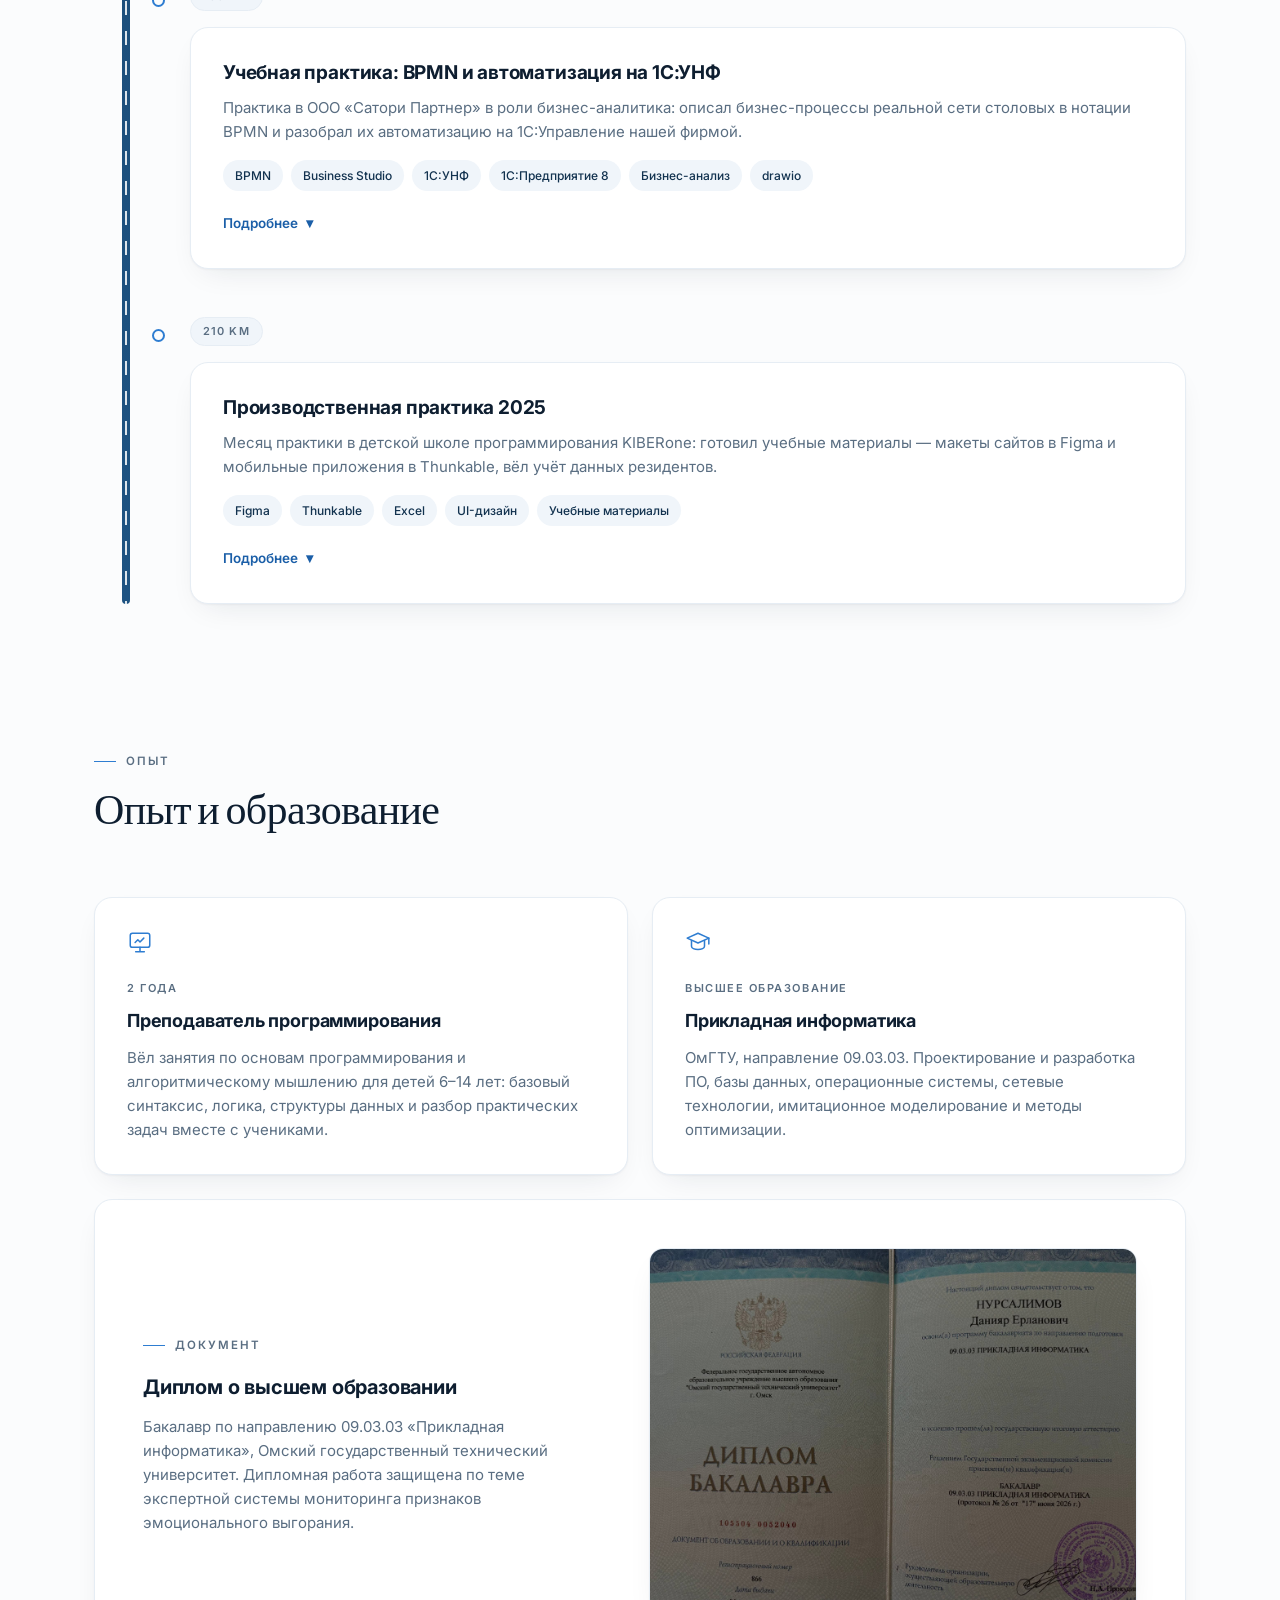
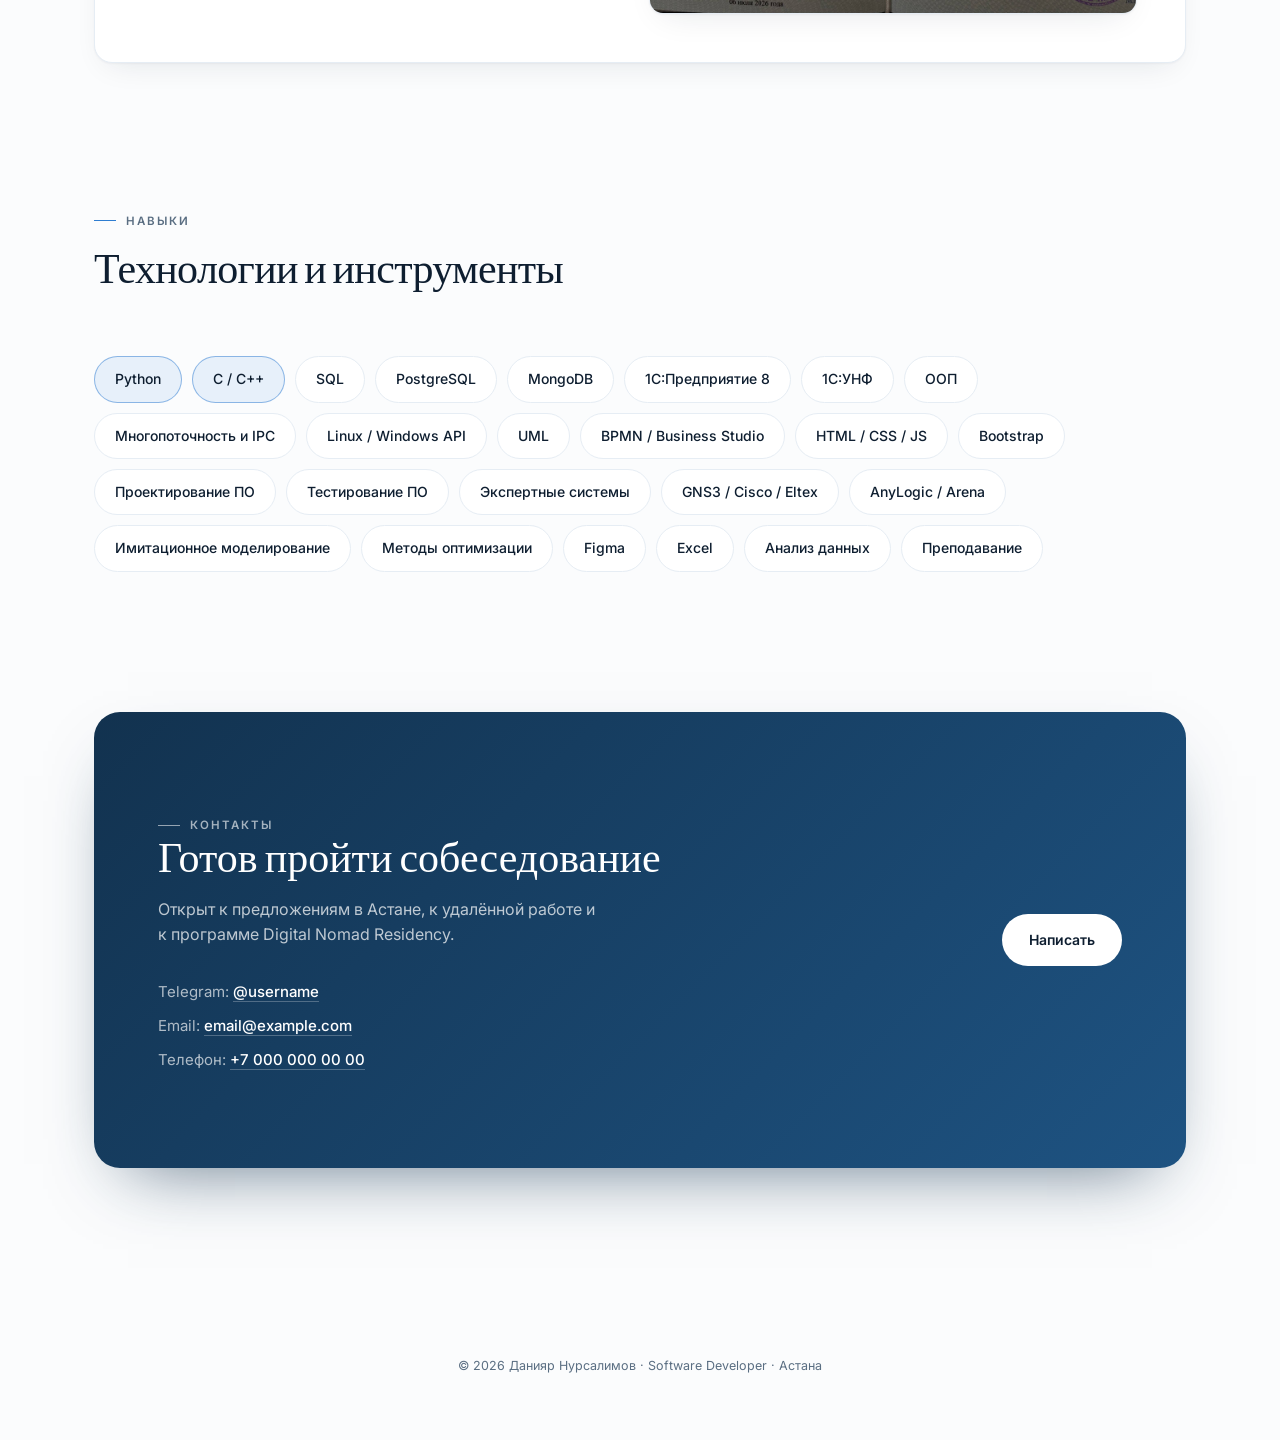
==== commit dd3dd2f4: "Add files via upload Обновление коммерческого опыта разработки" ====
--- a/index.html
+++ b/index.html
@@ -3,8 +3,32 @@
 <head>
 <meta charset="UTF-8">
 <meta name="viewport" content="width=device-width, initial-scale=1.0">
-<title>Нурсалимов Данияр | Портфолио</title>
-<meta name="description" content="Портфолио IT-специалиста: диплом по экспертным системам, учебные проекты, опыт преподавания программирования. Открыт к Junior/Middle-позициям и Digital Nomad Residency.">
+<title>Данияр Нурсалимов — разработчик программного обеспечения | Портфолио</title>
+<meta name="description" content="Портфолио Software Developer: 15 проектов на Python, FastAPI, PostgreSQL, Docker. Коммерческий опыт разработки, диплом по экспертным системам, 2 года преподавания. Астана, удалённая работа.">
+<meta name="author" content="Данияр Нурсалимов">
+<meta name="robots" content="index, follow">
+<meta name="theme-color" content="#12324F">
+<link rel="canonical" href="https://daniyard4.github.io/">
+
+<!-- Превью ссылки в соцсетях и мессенджерах -->
+<meta property="og:type" content="website">
+<meta property="og:site_name" content="Данияр Нурсалимов — портфолио">
+<meta property="og:locale" content="ru_RU">
+<meta property="og:url" content="https://daniyard4.github.io/">
+<meta property="og:title" content="Данияр Нурсалимов — разработчик программного обеспечения">
+<meta property="og:description" content="15 проектов: Python, FastAPI, PostgreSQL, Docker, LLM API. Коммерческий опыт разработки, диплом по экспертным системам, 2 года преподавания.">
+<meta property="og:image" content="https://daniyard4.github.io/og-image.png">
+<meta property="og:image:width" content="1200">
+<meta property="og:image:height" content="630">
+<meta property="og:image:alt" content="Портфолио Данияра Нурсалимова, разработчика программного обеспечения">
+
+<meta name="twitter:card" content="summary_large_image">
+<meta name="twitter:title" content="Данияр Нурсалимов — разработчик программного обеспечения">
+<meta name="twitter:description" content="15 проектов: Python, FastAPI, PostgreSQL, Docker, LLM API.">
+<meta name="twitter:image" content="https://daniyard4.github.io/og-image.png">
+
+<link rel="icon" href="/favicon.svg" type="image/svg+xml">
+<link rel="apple-touch-icon" href="/og-image.png">
 <link rel="preconnect" href="https://fonts.googleapis.com">
 <link rel="preconnect" href="https://fonts.gstatic.com" crossorigin>
 <link href="https://fonts.googleapis.com/css2?family=Instrument+Serif:ital@0;1&family=Inter:wght@400;500;600;700&display=swap" rel="stylesheet">
@@ -188,8 +212,16 @@
 }
 @keyframes load{to{transform:scaleX(1);}}
 .splash-skip{
+  font-family:'Inter',sans-serif;
   font-size:11px;letter-spacing:.16em;text-transform:uppercase;
   color:var(--slate);white-space:nowrap;
+  background:none;border:1px solid var(--hairline);
+  padding:9px 16px;border-radius:999px;cursor:pointer;
+  transition:color .3s var(--ease), border-color .3s var(--ease), background .3s var(--ease);
+}
+.splash-skip:hover,
+.splash-skip:focus-visible{
+  color:var(--ink);border-color:var(--ink);background:var(--surface);
 }
 
 /* Кнопки */
@@ -530,7 +562,7 @@
         <span class="eyebrow">Обо мне</span>
 
         <h1 class="display">
-          Прикладная информатика,<br>
+          Software Developer,<br>
           экспертные системы<br>
           и <em>преподавание</em>.
         </h1>
@@ -538,9 +570,9 @@
         <p class="role">Данияр Нурсалимов · Астана</p>
 
         <p class="lead">
-          Закончил «Прикладную информатику» в ОмГТУ, два года преподавал программирование
-          детям 6–14 лет. Дипломная работа — экспертная система, распознающая признаки
-          эмоционального выгорания.
+          Разрабатываю веб-сервисы на Python и FastAPI с PostgreSQL и развёртыванием
+          в Docker. Есть коммерческий опыт разработки. Закончил «Прикладную информатику»
+          в ОмГТУ, два года преподавал программирование детям 6–14 лет.
         </p>
 
         <div class="splash-rule"></div>
@@ -556,7 +588,7 @@
           </div>
           <div class="fact">
             <svg class="ico" width="20" height="20" viewBox="0 0 24 24"><use href="#i-code"/></svg>
-            <span><b>14 проектов</b><span>С отчётами</span></span>
+            <span><b>15 проектов</b><span>С отчётами</span></span>
           </div>
         </div>
       </div>
@@ -570,7 +602,7 @@
 
   <div class="splash-progress">
     <span class="splash-bar"></span>
-    <span class="splash-skip">Нажмите, чтобы пропустить</span>
+    <button class="splash-skip" id="splashSkip" type="button">Пропустить</button>
   </div>
 </div>
 
@@ -706,20 +738,21 @@
       <div>
         <span class="eyebrow">Контакты</span>
         <h2>Готов пройти собеседование</h2>
-        <p>Открыт к предложениям в Астане, к удалённой работе и прохожу в программу
+        <p>Открыт к предложениям в Астане, к удалённой работе и к программе
            Digital Nomad Residency.</p>
         <ul class="contact-list">
-          <li>Email: <a href="mailto:nursalimovd4@gmail.com">nursalimovd4@gmail.com</a></li>
-          <li>Телефон: <a href="tel:+77078302170">+7 707 830 21 70</a></li>
+          <li>Telegram: <a href="https://t.me/username" target="_blank" rel="noopener">@username</a></li>
+          <li>Email: <a href="mailto:email@example.com">email@example.com</a></li>
+          <li>Телефон: <a href="tel:+70000000000">+7 000 000 00 00</a></li>
         </ul>
       </div>
-      <a class="btn btn-light" href="mailto:nursalimovd4@gmail.com">Написать</a>
+      <a class="btn btn-light" href="mailto:email@example.com">Написать</a>
     </div>
   </section>
 
 </main>
 
-<footer>© <span id="year"></span> Данияр Нурсалимов · Портфолио </footer>
+<footer>© <span id="year"></span> Данияр Нурсалимов · Software Developer · Астана</footer>
 
 <script>
 /* Данные проектов.
@@ -733,6 +766,15 @@
 const PROJECTS = [
   {
     km: "0 KM",
+    title: "Сервис бронирования переговорных комнат",
+    desc: "Полнофункциональный веб-сервис: REST API на FastAPI, PostgreSQL, двухфакторная аутентификация, ролевая модель и создание брони фразой на естественном языке. Разворачивается одной командой.",
+    tags: ["Python", "FastAPI", "PostgreSQL", "SQLAlchemy", "Docker", "JWT", "TOTP / 2FA", "LLM API"],
+    details: "Внутренний сервис для офиса: показывает занятость переговорных комнат и позволяет бронировать слоты. Ядро логики — проверка пересечения интервалов: две брони одной комнаты не могут накладываться по времени, конфликт возвращается отдельным кодом ответа. Реализовал двухфакторную аутентификацию по стандарту TOTP (RFC 6238): подключение приложения-аутентификатора через QR-код, одноразовые резервные коды на случай потери доступа, ограничение частоты попыток ввода кода. JWT-токены разделены по назначению — временный токен второго шага входа нельзя подставить вместо основного. Ролевая модель: администратор управляет комнатами, сотрудник только бронирует; проверка прав вынесена в переиспользуемую зависимость FastAPI, а не разбросана условиями по коду. Отдельно интегрирован внешний LLM API — бронь создаётся обычной фразой вида «забронируй большую переговорку завтра с 14:00 на полтора часа», с корректной обработкой отказа стороннего сервиса. Валидация входных данных декларативная, через схемы Pydantic. Всё окружение, включая базу, поднимается одной командой в Docker Compose на чистой машине.",
+    attachments: [],
+    featured: true
+  },
+  {
+    km: "15 KM",
     title: "Диплом: Экспертная система мониторинга эмоционального выгорания",
     desc: "Дипломная работа — экспертная система, которая распознаёт признаки эмоционального выгорания и формирует рекомендации для тьюторов.",
     tags: ["Экспертные системы", "Python", "Анализ данных", "Проектирование ПО"],
@@ -743,9 +785,8 @@
     ],
     featured: true
   },
-  ,
-  {
-    km: "15 KM",
+  {
+    km: "30 KM",
     title: "«Истории C++» — обучающая игра и лэндинг для неё",
     desc: "Командный проект на три курсовые: от идеи и анализа рынка до прототипа консольной игры для изучения C++ и лэндинга, который её продаёт.",
     tags: ["C++", "HTML/CSS/JS", "Bootstrap", "UML", "Figma", "PEST / SWOT", "Командная работа"],
@@ -758,9 +799,8 @@
       { type: "pdf", src: "files/cpp-stories/cpp-product.pdf", label: "Курсовая: анализ и оценка идеи.pdf" }
     ]
   },
-  ,
-  {
-    km: "30 KM",
+  {
+    km: "45 KM",
     title: "Проектирование и тестирование ПО: машина вывода на правилах",
     desc: "Программа на C++, которая загружает базу продукционных правил, анализирует введённые факты и выводит применимое правило — прототип логики, лёгшей в основу диплома.",
     tags: ["C++", "UML", "Базы знаний", "Тестирование ПО"],
@@ -772,9 +812,8 @@
       { type: "pdf", src: "files/pritpo/pritpo-lr1.pdf", label: "ЛР: Сапёр.pdf" }
     ]
   },
-  ,
-  {
-    km: "45 KM",
+  {
+    km: "60 KM",
     title: "Операционные системы: процессы, нити и синхронизация на C",
     desc: "Десять лабораторных на низкоуровневом C под Windows и Linux: работа с файловыми дескрипторами, блокировки файлов, дерево процессов, многопоточность, разделяемая память и семафоры.",
     tags: ["C", "Windows API", "Linux", "Многопоточность", "Синхронизация", "IPC", "Bash / Batch"],
@@ -787,9 +826,8 @@
       { type: "video", src: "files/os/os-lr10-linux.mp4", label: "Скрипт в Linux" }
     ]
   },
-  ,
-  {
-    km: "60 KM",
+  {
+    km: "75 KM",
     title: "ООП",
     desc: "Проектировал программы на основе классов и объектов вместо линейного кода.",
     tags: ["Python", "ООП", "Проектирование"],
@@ -799,9 +837,8 @@
       { type: "image", src: "files/OOP/OOP.png",   label: "Скриншот программы"}
     ]
   },
-  ,
-  {
-    km: "75 KM",
+  {
+    km: "90 KM",
     title: "СУБД: PostgreSQL и MongoDB",
     desc: "Спроектировал две базы данных с нуля — от ER-модели до SQL-скриптов: учёт замечаний машинистов электропоездов в PostgreSQL и предметная область страховой компании в MongoDB.",
     tags: ["PostgreSQL", "MongoDB", "SQL", "ER-моделирование", "pgAdmin"],
@@ -811,9 +848,8 @@
       { type: "pdf", src: "files/dbms/dbms-mongodb.pdf", label: "Отчёт: MongoDB.pdf" }
     ]
   },
-  ,
-  {
-    km: "90 KM",
+  {
+    km: "105 KM",
     title: "Сетевые технологии: стенд на Cisco и Eltex",
     desc: "Собрал в GNS3 сетевой стенд из коммутатора Cisco и маршрутизатора Eltex vESR, рассчитал IPv4-адресацию по CIDR и настроил маршрутизацию, DHCP и удалённый доступ.",
     tags: ["GNS3", "Cisco IOS", "Eltex vESR", "IPv4/IPv6", "CIDR", "DHCP", "SSH"],
@@ -824,9 +860,8 @@
       { type: "pdf", src: "files/network/network-ksr.pdf", label: "Отчёт по КСР.pdf" }
     ]
   },
-  ,
-  {
-    km: "105 KM",
+  {
+    km: "120 KM",
     title: "Приложения на 1С",
     desc: "Разработал работающее мобильное приложение на платформе 1С — на видео короткая демонстрация интерфейса и работы со списком задач.",
     tags: ["1С", "Мобильное приложение", "Учётные системы", "Бизнес-логика"],
@@ -835,9 +870,8 @@
       { type: "video", src: "files/onec/onec-demo.mp4", label: "Демонстрация приложения (1 мин)" }
     ]
   },
-  ,
-  {
-    km: "120 KM",
+  {
+    km: "135 KM",
     title: "Моделирование систем: датчики случайных величин и AnyLogic",
     desc: "Шесть работ на стыке статистики и имитации: собственные генераторы случайных величин с проверкой качества выборки, затем модели эпидемии и пассажиропотока метро в AnyLogic.",
     tags: ["AnyLogic", "Системная динамика", "Статистическое моделирование", "Метод Бокса-Мюллера", "Excel"],
@@ -851,9 +885,8 @@
       { type: "pdf", src: "files/sysmodel/ms-lr5-metro.pdf", label: "Модель метро.pdf" }
     ]
   },
-  ,
-  {
-    km: "135 KM",
+  {
+    km: "150 KM",
     title: "Имитационное моделирование в Arena",
     desc: "Построил имитационную модель мастерской по производству печатных плат и по результатам прогона нашёл узкие места производственной линии.",
     tags: ["Arena", "Имитационное моделирование", "Анализ узких мест", "Теория очередей"],
@@ -864,9 +897,8 @@
       { type: "pdf", src: "files/arena/arena-report.pdf", label: "Отчёт по модели.pdf" }
     ]
   },
-  ,
-  {
-    km: "150 KM",
+  {
+    km: "165 KM",
     title: "Оптимизация и принятие решений",
     desc: "Решал задачи линейного и целочисленного программирования вручную, разворачивая каждый шаг метода в таблицах: симплекс-метод, искусственный базис, двойственный симплекс, метод Гомори и задача о рюкзаке.",
     tags: ["Линейное программирование", "Симплекс-метод", "Метод Гомори", "Динамическое программирование", "Excel"],
@@ -878,9 +910,8 @@
       { type: "file", src: "files/optimization/knapsack.xlsx", label: "Задача о рюкзаке.xlsx" }
     ]
   },
-  ,
-  {
-    km: "165 KM",
+  {
+    km: "180 KM",
     title: "Информационные системы в экономике",
     desc: "Сценарный анализ «что если» в Excel через диспетчер сценариев и обработка выборки данных для экономических расчётов.",
     tags: ["Excel", "Диспетчер сценариев", "Сценарный анализ", "Обработка данных"],
@@ -890,9 +921,8 @@
       { type: "pdf", src: "files/econ/econ-homework.pdf", label: "Домашнее задание.pdf" }
     ]
   },
-  ,
-  {
-    km: "180 KM",
+  {
+    km: "195 KM",
     title: "Учебная практика: BPMN и автоматизация на 1С:УНФ",
     desc: "Практика в ООО «Сатори Партнер» в роли бизнес-аналитика: описал бизнес-процессы реальной сети столовых в нотации BPMN и разобрал их автоматизацию на 1С:Управление нашей фирмой.",
     tags: ["BPMN", "Business Studio", "1С:УНФ", "1С:Предприятие 8", "Бизнес-анализ", "drawio"],
@@ -905,9 +935,8 @@
       { type: "pdf", src: "files/bpmn/bpmn-report.pdf", label: "Отчёт по практике.pdf" }
     ]
   },
-  ,
-  {
-    km: "195 KM",
+  {
+    km: "210 KM",
     title: "Производственная практика 2025",
     desc: "Месяц практики в детской школе программирования KIBERone: готовил учебные материалы — макеты сайтов в Figma и мобильные приложения в Thunkable, вёл учёт данных резидентов.",
     tags: ["Figma", "Thunkable", "Excel", "UI-дизайн", "Учебные материалы"],
@@ -1105,6 +1134,15 @@
   window.addEventListener("touchmove", dismiss, { passive: true });
   window.addEventListener("keydown", dismiss);
   splash.addEventListener("click", dismiss);
+
+  /* Кнопка «Пропустить» — отдельный обработчик, чтобы работала и с клавиатуры */
+  const skipBtn = document.getElementById("splashSkip");
+  if (skipBtn) {
+    skipBtn.addEventListener("click", e => {
+      e.stopPropagation();
+      dismiss();
+    });
+  }
 }
 
 /* Функция показывает блоки при прокрутке */
